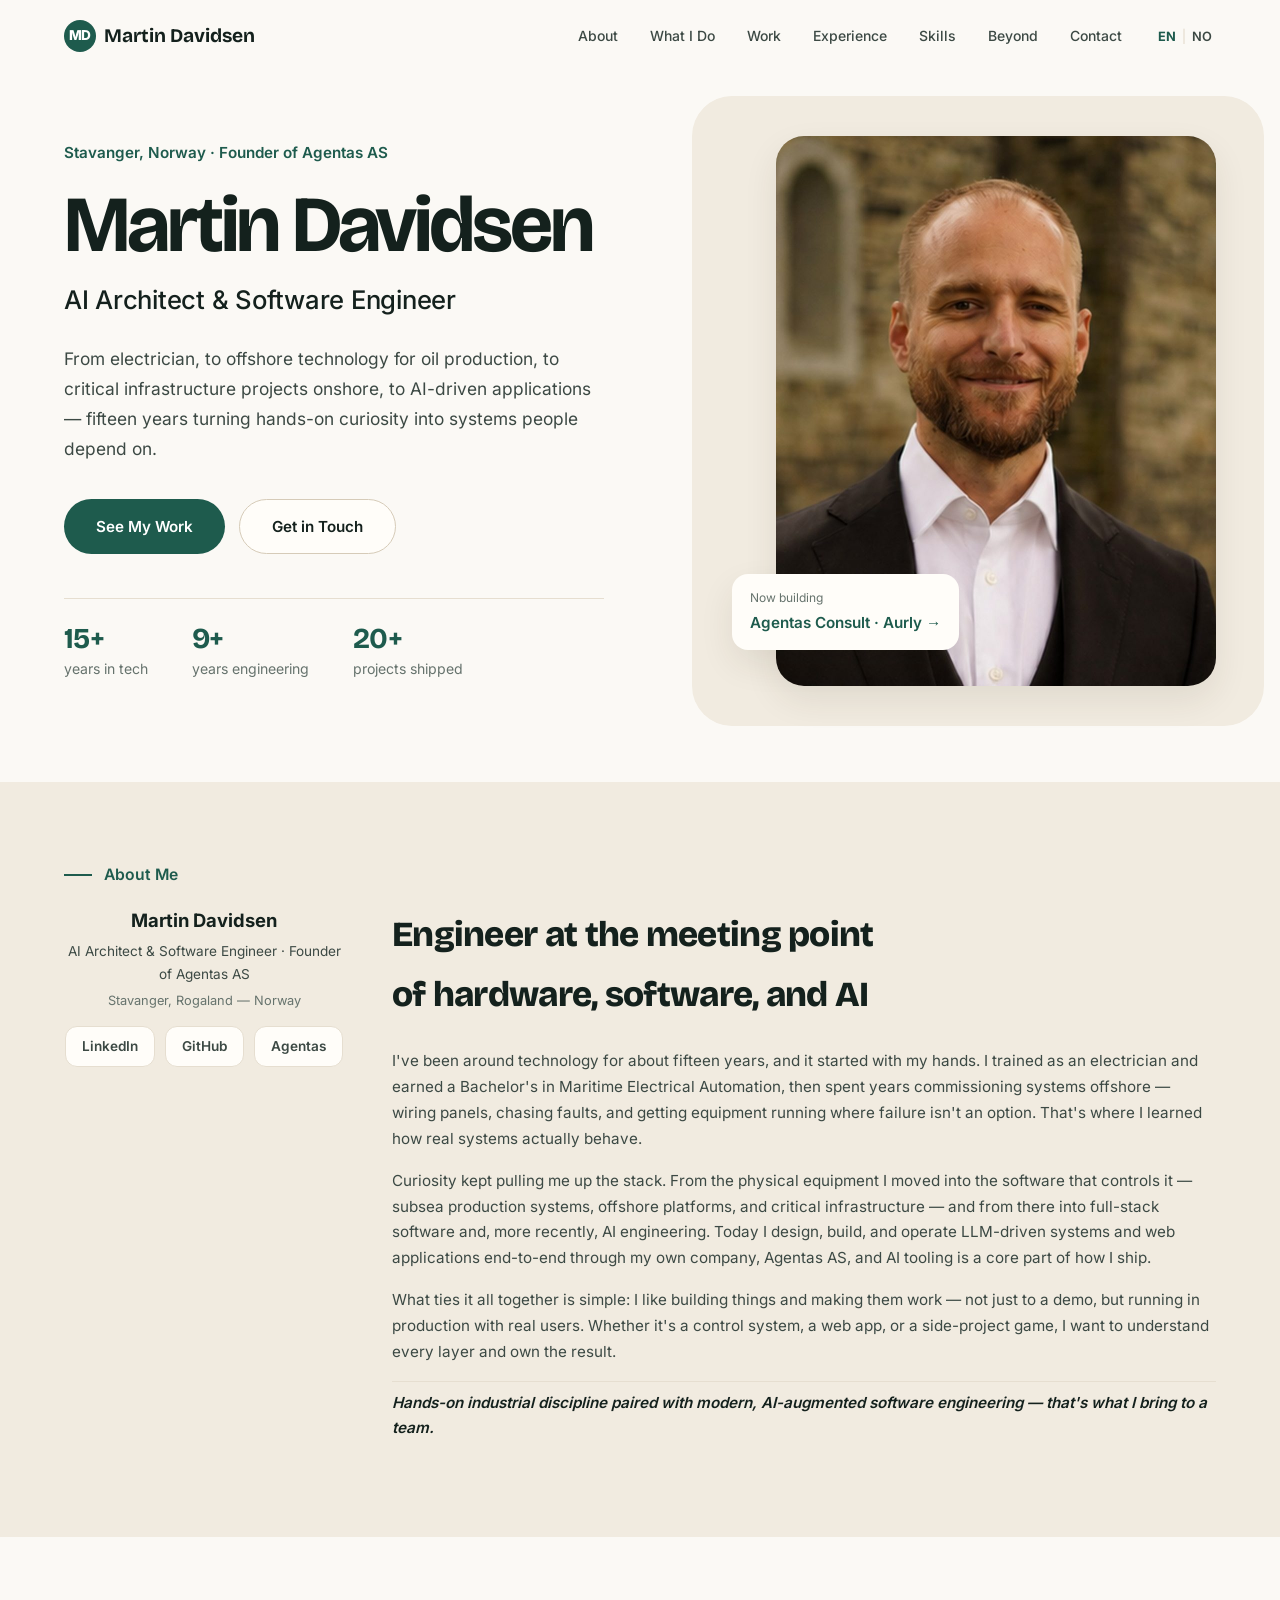
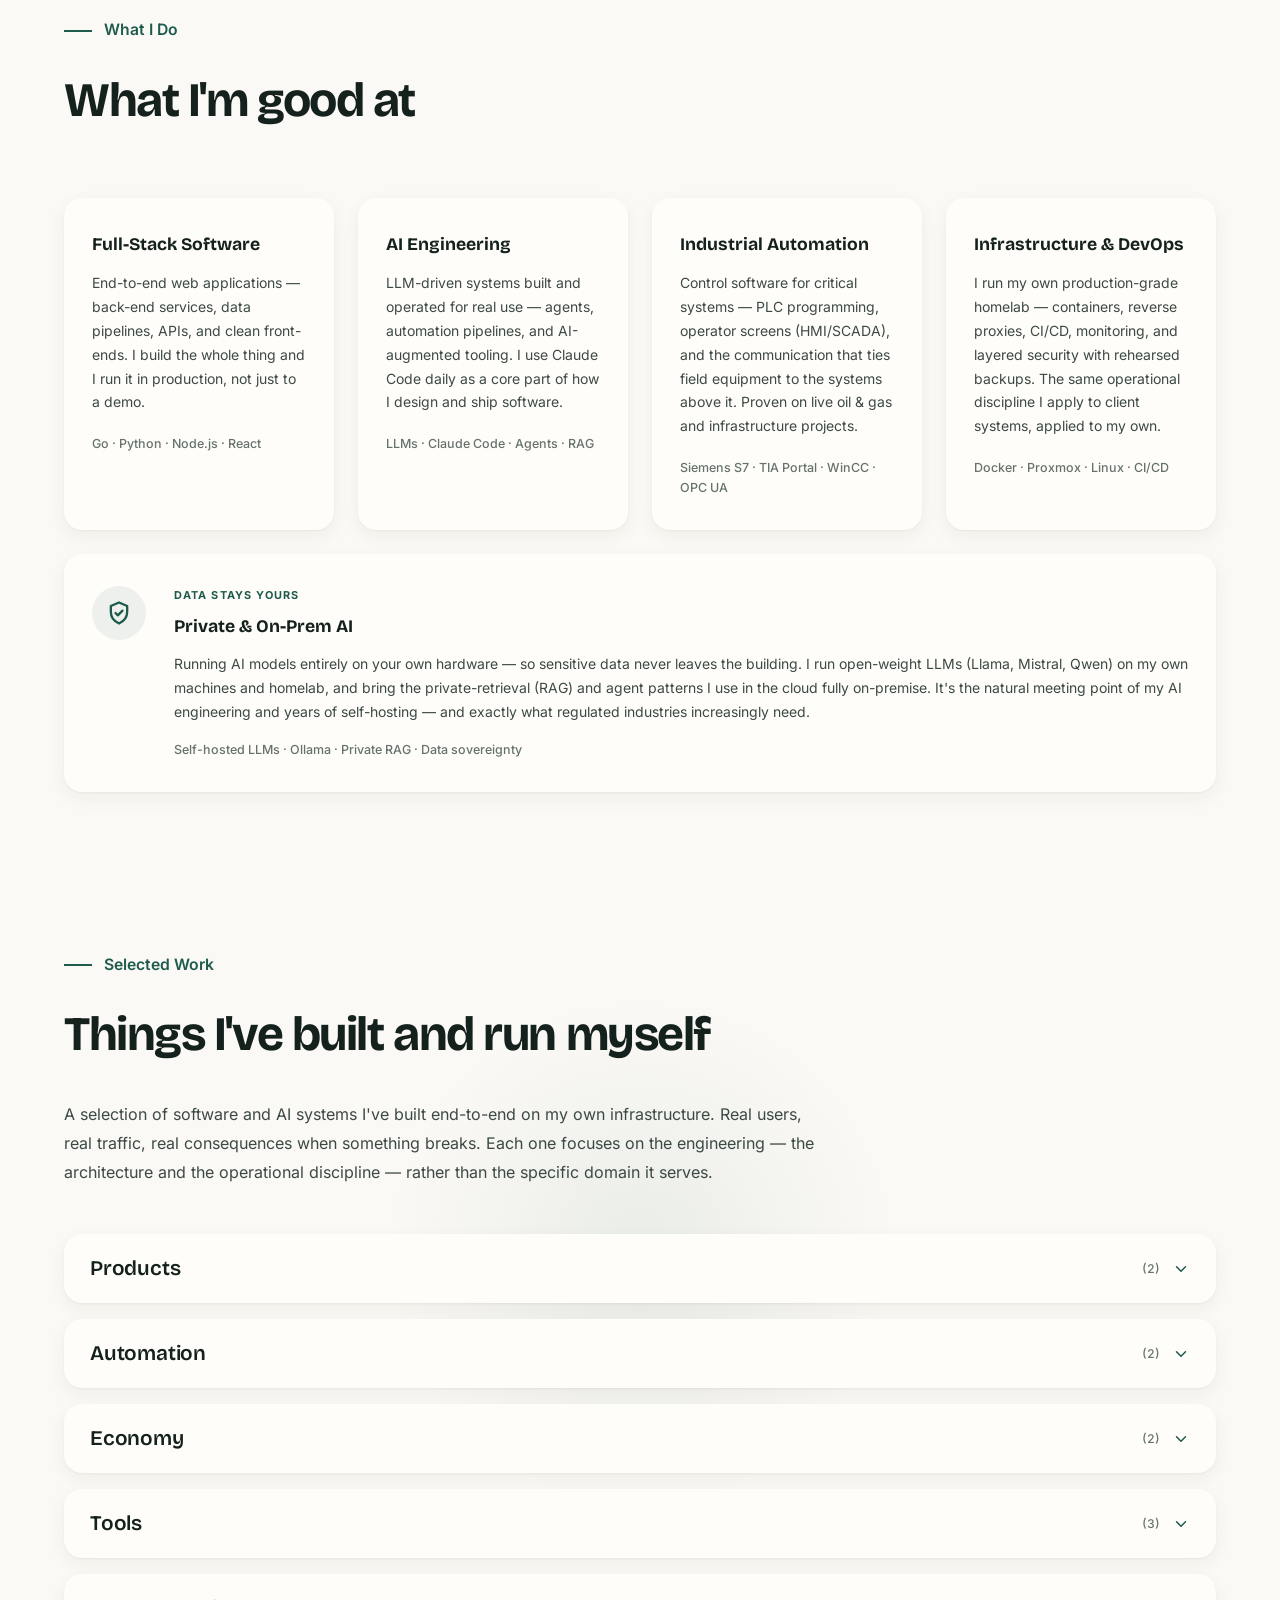
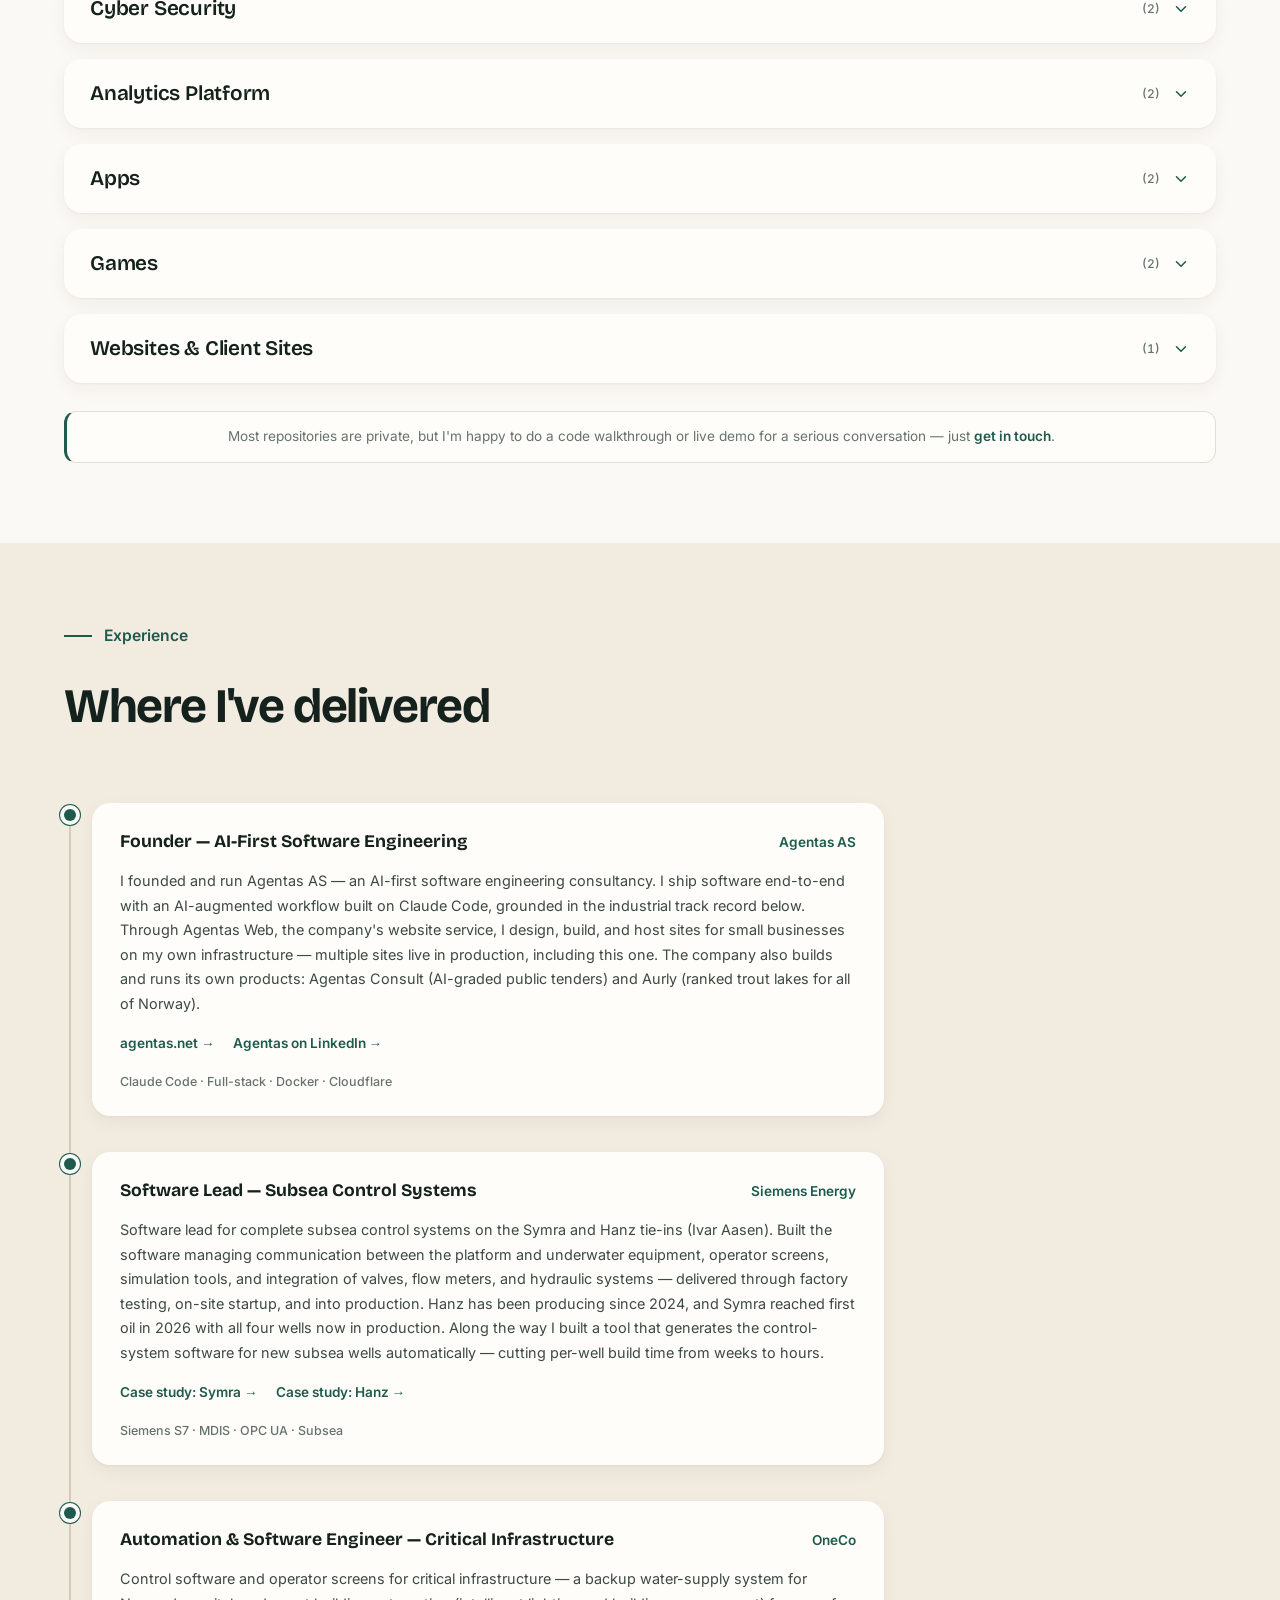
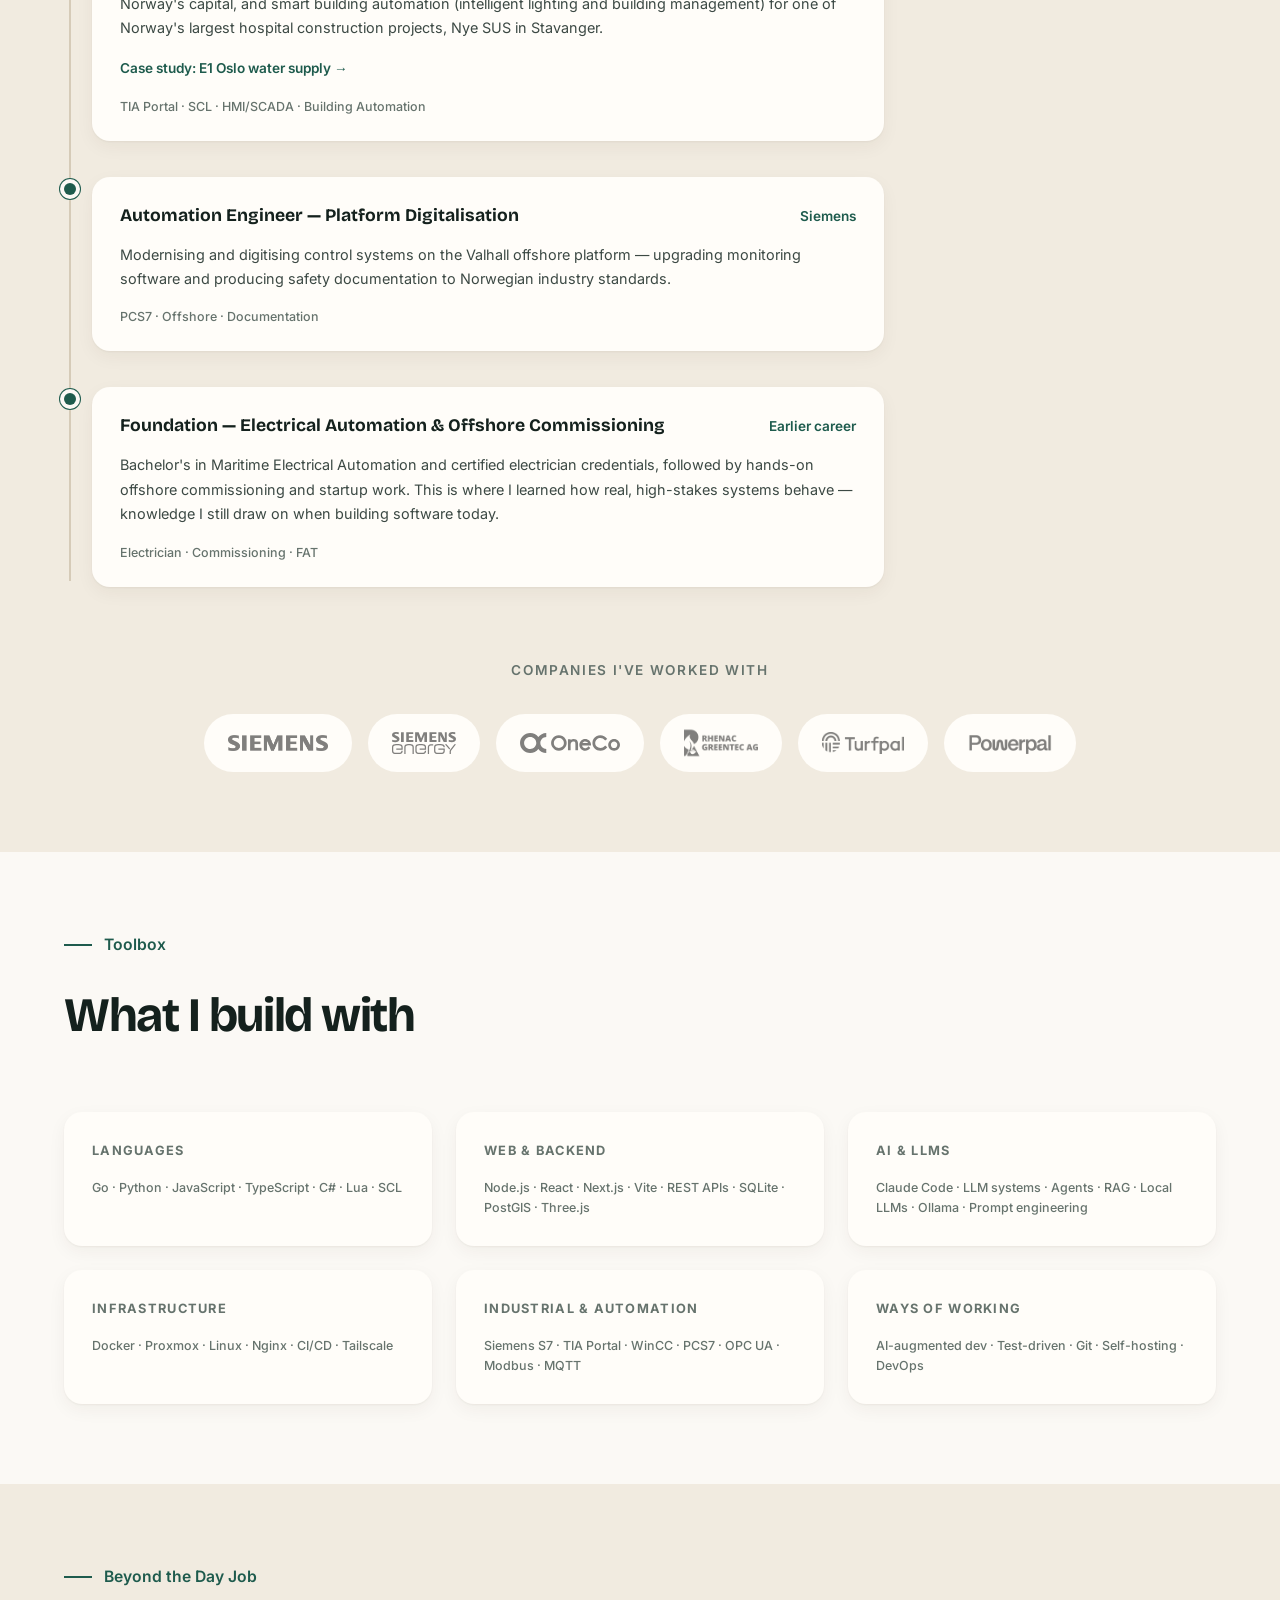
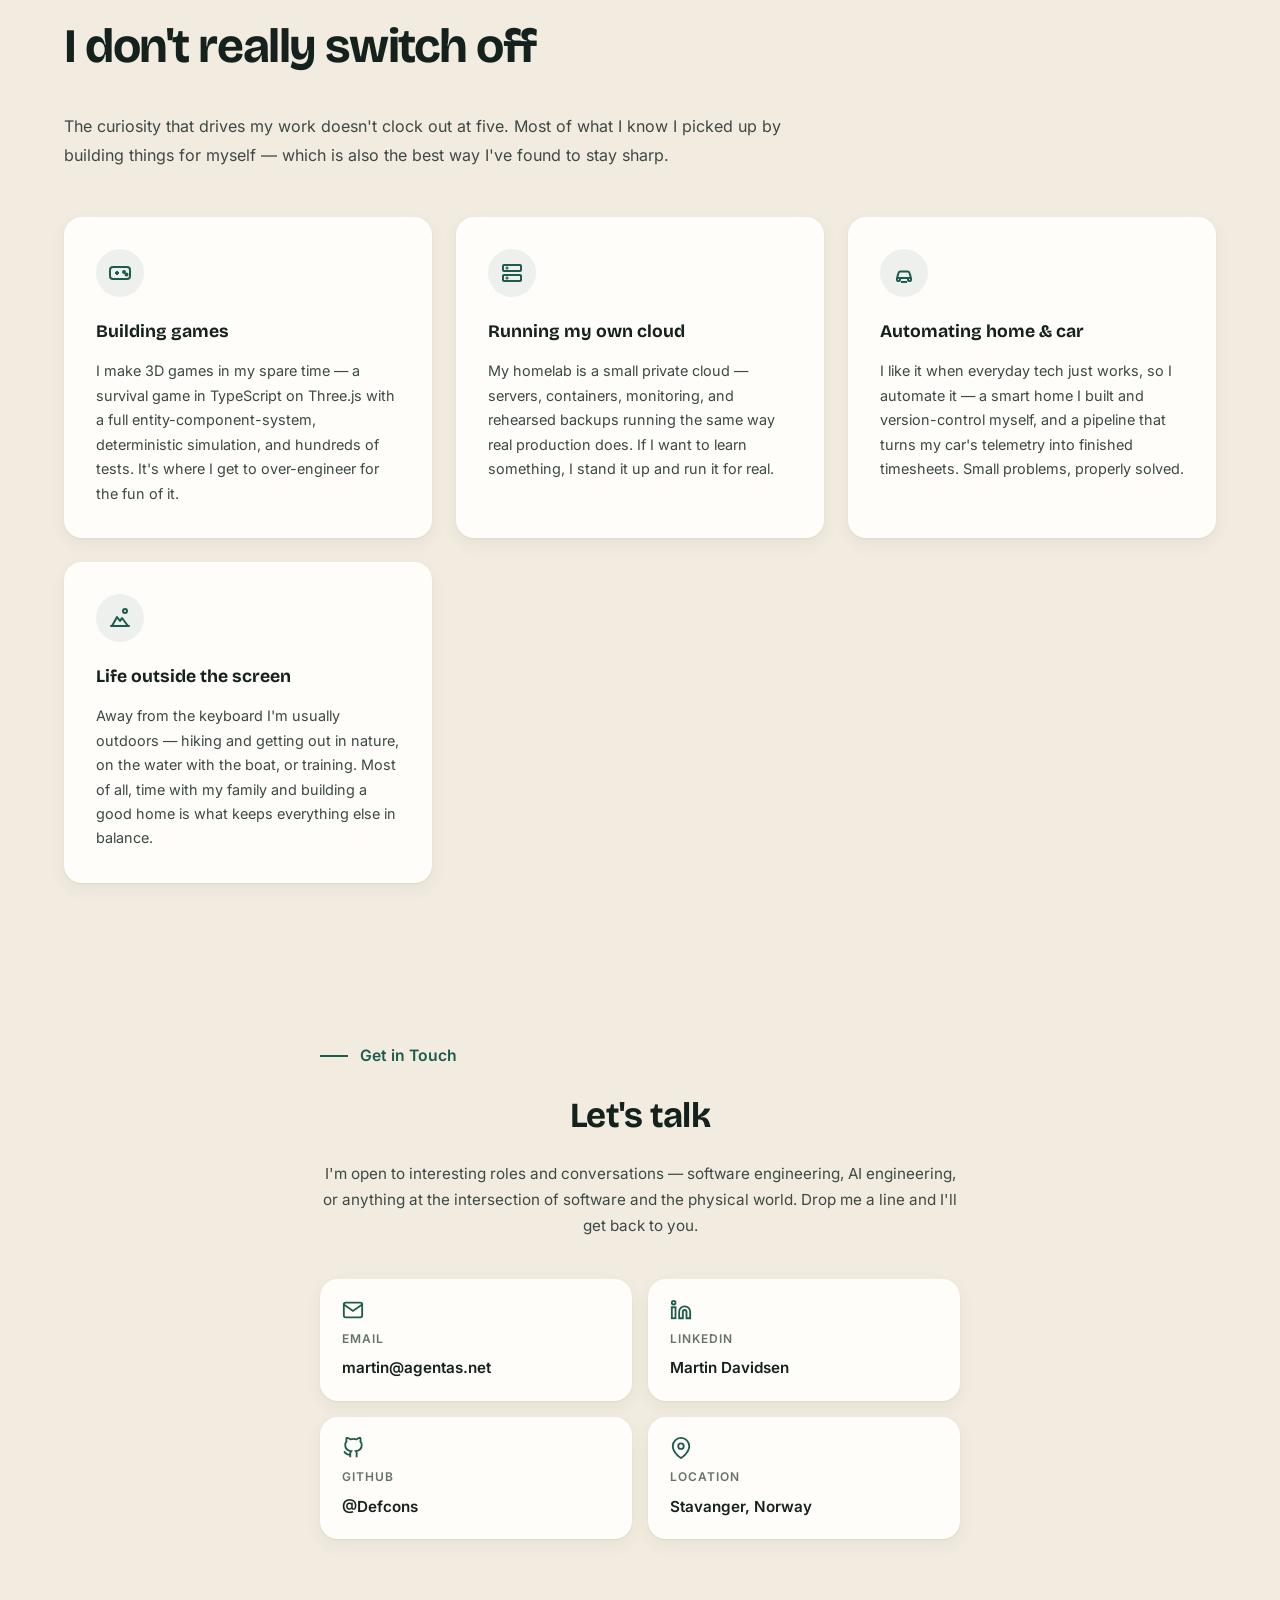
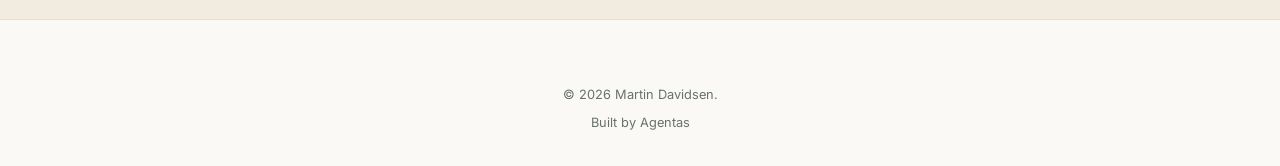
==== index.html @ 309c3d6f "portfolio: contact email is martin@agentas.net Co-Authored-By: Claude Opus 5.5 <noreply@anthropic.co" ====
<!DOCTYPE html>
<html lang="en">
<head>
    <meta charset="UTF-8">
    <meta name="viewport" content="width=device-width, initial-scale=1.0">
    <title>Martin Davidsen — AI Architect & Software Engineer</title>
    <link rel="icon" type="image/svg+xml" href="favicon.svg?v=2">
    <link rel="icon" type="image/png" sizes="32x32" href="favicon-32.png?v=2">
    <link rel="icon" href="favicon.ico?v=2" sizes="32x32">
    <link rel="apple-touch-icon" href="apple-touch-icon.png?v=2">
    <link rel="canonical" href="https://martindavidsen.cc/">
    <meta name="description" content="Martin Davidsen — AI Architect & Software Engineer in Stavanger, Norway. I design and build LLM systems, AI architecture, full-stack software and industrial automation, from subsea control to self-hosted AI.">
    <meta property="og:title" content="Martin Davidsen — AI Architect & Software Engineer">
    <meta property="og:description" content="AI Architect & Software Engineer in Stavanger, Norway. AI architecture, LLM systems, full-stack software and industrial automation.">
    <meta property="og:type" content="website">
    <meta property="og:url" content="https://martindavidsen.cc/">
    <meta property="og:image" content="https://martindavidsen.cc/images/og-card.jpg?v=4">
    <meta property="og:image:width" content="1200">
    <meta property="og:image:height" content="630">
    <meta property="og:image:type" content="image/jpeg">
    <meta property="og:image:alt" content="Martin Davidsen — AI Architect & Software Engineer">
    <meta name="twitter:card" content="summary_large_image">
    <meta name="twitter:image" content="https://martindavidsen.cc/images/og-card.jpg?v=4">
    <link rel="preload" as="font" type="font/woff2" href="fonts/inter-latin-var.woff2" crossorigin>
    <link rel="preload" as="font" type="font/woff2" href="fonts/bricolage-latin-var.woff2" crossorigin>
    <link rel="stylesheet" href="styles.css?v=17">
    <script type="application/ld+json">
    {
      "@context": "https://schema.org",
      "@type": "Person",
      "name": "Martin Davidsen",
      "jobTitle": "AI Architect & Software Engineer",
      "url": "https://martindavidsen.cc",
      "image": "https://martindavidsen.cc/images/og-card.jpg?v=4",
      "address": { "@type": "PostalAddress", "addressLocality": "Stavanger", "addressCountry": "NO" },
      "sameAs": [
        "https://linkedin.com/in/martin-davidsen-51425a111",
        "https://github.com/Defcons",
        "https://agentas.net"
      ]
    }
    </script>
</head>
<body>
    <!-- Navigation -->
    <nav id="navbar">
        <div class="nav-container">
            <a href="#hero" class="nav-logo">
                <span class="logo-monogram">MD</span>
                <span class="logo-text">Martin Davidsen</span>
            </a>
            <div class="nav-links" id="navLinks">
                <a href="#about" data-en="About" data-no="Om meg">About</a>
                <a href="#focus" data-en="What I Do" data-no="Hva jeg gjør">What I Do</a>
                <a href="#work" data-en="Work" data-no="Prosjekter">Work</a>
                <a href="#experience" data-en="Experience" data-no="Erfaring">Experience</a>
                <a href="#skills" data-en="Skills" data-no="Ferdigheter">Skills</a>
                <a href="#beyond" data-en="Beyond" data-no="Fritid">Beyond</a>
                <a href="#contact" data-en="Contact" data-no="Kontakt">Contact</a>
                <button class="lang-toggle" id="langToggle" aria-label="Toggle language">
                    <span class="lang-flag">EN</span>
                    <span class="lang-divider">|</span>
                    <span class="lang-flag">NO</span>
                </button>
            </div>
            <button class="nav-hamburger" id="hamburger" aria-label="Toggle menu" aria-controls="navLinks" aria-expanded="false">
                <span></span><span></span><span></span>
            </button>
        </div>
    </nav>

    <main>
    <!-- Hero -->
    <section id="hero">
        <div class="hero-grid">
            <div class="hero-text">
                <p class="hero-eyebrow"><span data-en="Stavanger, Norway" data-no="Stavanger, Norge">Stavanger, Norway</span> · <span data-en="Founder of Agentas AS" data-no="Gründer av Agentas AS">Founder of Agentas AS</span></p>
                <h1 class="hero-name">Martin Davidsen</h1>
                <p class="hero-role" data-en="AI Architect &amp; Software Engineer" data-no="KI-arkitekt og programvareingeniør">AI Architect &amp; Software Engineer</p>
                <p class="hero-sub" data-en="From electrician, to offshore technology for oil production, to critical infrastructure projects onshore, to AI-driven applications — fifteen years turning hands-on curiosity into systems people depend on." data-no="Fra elektriker, til offshore-teknologi for oljeproduksjon, til kritiske infrastrukturprosjekter på land, til AI-drevne applikasjoner — femten år med å gjøre praktisk nysgjerrighet om til systemer folk er avhengige av.">From electrician, to offshore technology for oil production, to critical infrastructure projects onshore, to AI-driven applications — fifteen years turning hands-on curiosity into systems people depend on.</p>
                <div class="hero-actions">
                    <a href="#work" class="btn btn-primary" data-en="See My Work" data-no="Se prosjektene mine">See My Work</a>
                    <a href="#contact" class="btn btn-outline" data-en="Get in Touch" data-no="Ta kontakt">Get in Touch</a>
                </div>
                <div class="hero-stats">
                    <div class="hero-stat">
                        <span class="hero-stat-num">15+</span>
                        <span class="hero-stat-label" data-en="years in tech" data-no="år med teknologi">years in tech</span>
                    </div>
                    <div class="hero-stat">
                        <span class="hero-stat-num">9+</span>
                        <span class="hero-stat-label" data-en="years engineering" data-no="år som ingeniør">years engineering</span>
                    </div>
                    <div class="hero-stat">
                        <span class="hero-stat-num">20+</span>
                        <span class="hero-stat-label" data-en="projects shipped" data-no="prosjekter levert">projects shipped</span>
                    </div>
                </div>
            </div>
            <figure class="hero-visual">
                <img class="hero-portrait" src="images/martin-hero.jpg?v=1" alt="Martin Davidsen" width="880" height="1100" fetchpriority="high" decoding="async">
                <a class="hero-now" href="#work"><span class="hero-now-label" data-en="Now building" data-no="Bygger nå">Now building</span><span class="hero-now-link">Agentas Consult · Aurly →</span></a>
            </figure>
        </div>
    </section>

    <!-- About -->
    <section id="about">
        <div class="container">
            <div class="section-label" data-en="About Me" data-no="Om meg">About Me</div>
            <div class="about-grid about-grid-photo">
                <div class="about-portrait">
                    <div class="about-meta">
                        <div class="about-name">Martin Davidsen</div>
                        <div class="about-role" data-en="AI Architect &amp; Software Engineer · Founder of Agentas AS" data-no="KI-arkitekt og programvareingeniør · Gründer av Agentas AS">AI Architect &amp; Software Engineer · Founder of Agentas AS</div>
                        <div class="about-location" data-en="Stavanger, Rogaland — Norway" data-no="Stavanger, Rogaland — Norge">Stavanger, Rogaland — Norway</div>
                        <div class="about-links">
                            <a href="https://linkedin.com/in/martin-davidsen-51425a111" target="_blank" rel="noopener">LinkedIn</a>
                            <a href="https://github.com/Defcons" target="_blank" rel="noopener">GitHub</a>
                            <a href="https://agentas.net" target="_blank" rel="noopener">Agentas</a>
                        </div>
                    </div>
                </div>
                <div class="about-text">
                    <h2 data-en="Engineer at the meeting point of hardware, software, and AI" data-no="Ingeniør i skjæringspunktet mellom hardware, software og AI">Engineer at the meeting point of hardware, software, and AI</h2>
                    <p data-en="I've been around technology for about fifteen years, and it started with my hands. I trained as an electrician and earned a Bachelor's in Maritime Electrical Automation, then spent years commissioning systems offshore — wiring panels, chasing faults, and getting equipment running where failure isn't an option. That's where I learned how real systems actually behave." data-no="Jeg har holdt på med teknologi i rundt femten år, og det begynte med hendene. Jeg utdannet meg til elektriker og tok en bachelor i maritim elektroautomasjon, og brukte deretter flere år på å sette systemer i drift offshore — koble tavler, jakte på feil og få utstyr til å gå der feil ikke er et alternativ. Det var der jeg lærte hvordan ekte systemer faktisk oppfører seg.">I've been around technology for about fifteen years, and it started with my hands. I trained as an electrician and earned a Bachelor's in Maritime Electrical Automation, then spent years commissioning systems offshore — wiring panels, chasing faults, and getting equipment running where failure isn't an option. That's where I learned how real systems actually behave.</p>
                    <p data-en="Curiosity kept pulling me up the stack. From the physical equipment I moved into the software that controls it — subsea production systems, offshore platforms, and critical infrastructure — and from there into full-stack software and, more recently, AI engineering. Today I design, build, and operate LLM-driven systems and web applications end-to-end through my own company, Agentas AS, and AI tooling is a core part of how I ship." data-no="Nysgjerrigheten fortsatte å dra meg oppover i stacken. Fra det fysiske utstyret gikk jeg over til programvaren som styrer det — subsea-produksjonssystemer, offshoreplattformer og kritisk infrastruktur — og derfra videre til full-stack programvare og, mer nylig, AI-utvikling. I dag designer, bygger og drifter jeg LLM-drevne systemer og webapplikasjoner fra ende til ende gjennom mitt eget selskap, Agentas AS, og AI-verktøy er en kjernedel av måten jeg leverer på.">Curiosity kept pulling me up the stack. From the physical equipment I moved into the software that controls it — subsea production systems, offshore platforms, and critical infrastructure — and from there into full-stack software and, more recently, AI engineering. Today I design, build, and operate LLM-driven systems and web applications end-to-end through my own company, Agentas AS, and AI tooling is a core part of how I ship.</p>
                    <p data-en="What ties it all together is simple: I like building things and making them work — not just to a demo, but running in production with real users. Whether it's a control system, a web app, or a side-project game, I want to understand every layer and own the result." data-no="Det som binder alt sammen er enkelt: jeg liker å bygge ting og få dem til å funke — ikke bare til en demo, men i produksjon med ekte brukere. Enten det er et styringssystem, en webapp eller et hobbyspill, vil jeg forstå hvert lag og eie resultatet.">What ties it all together is simple: I like building things and making them work — not just to a demo, but running in production with real users. Whether it's a control system, a web app, or a side-project game, I want to understand every layer and own the result.</p>
                    <p class="about-bridge" data-en="Hands-on industrial discipline paired with modern, AI-augmented software engineering — that's what I bring to a team." data-no="Praktisk industriell disiplin kombinert med moderne, AI-forsterket programvareutvikling — det er det jeg tar med meg inn i et team.">Hands-on industrial discipline paired with modern, AI-augmented software engineering — that's what I bring to a team.</p>
                </div>
            </div>
        </div>
    </section>

    <!-- What I Do -->
    <section id="focus">
        <div class="container">
            <div class="section-label" data-en="What I Do" data-no="Hva jeg gjør">What I Do</div>
            <h2 class="section-title" data-en="What I'm good at" data-no="Det jeg er god på">What I'm good at</h2>
            <div class="services-grid focus-grid">
                <div class="service-card">
                    <h3 data-en="Full-Stack Software" data-no="Full-stack programvare">Full-Stack Software</h3>
                    <p data-en="End-to-end web applications — back-end services, data pipelines, APIs, and clean front-ends. I build the whole thing and I run it in production, not just to a demo." data-no="Webapplikasjoner fra ende til ende — backend-tjenester, datapipelines, API-er og rene frontends. Jeg bygger hele greia og drifter den i produksjon, ikke bare til en demo.">End-to-end web applications — back-end services, data pipelines, APIs, and clean front-ends. I build the whole thing and I run it in production, not just to a demo.</p>
                    <div class="service-tags">
                        <span>Go</span><span>Python</span><span>Node.js</span><span>React</span>
                    </div>
                </div>
                <div class="service-card">
                    <h3 data-en="AI Engineering" data-no="AI-utvikling">AI Engineering</h3>
                    <p data-en="LLM-driven systems built and operated for real use — agents, automation pipelines, and AI-augmented tooling. I use Claude Code daily as a core part of how I design and ship software." data-no="LLM-drevne systemer bygget og driftet for ekte bruk — agenter, automasjonspipelines og AI-forsterket verktøy. Jeg bruker Claude Code daglig som en kjernedel av måten jeg designer og leverer programvare på.">LLM-driven systems built and operated for real use — agents, automation pipelines, and AI-augmented tooling. I use Claude Code daily as a core part of how I design and ship software.</p>
                    <div class="service-tags">
                        <span>LLMs</span><span>Claude Code</span><span>Agents</span><span>RAG</span>
                    </div>
                </div>
                <div class="service-card">
                    <h3 data-en="Industrial Automation" data-no="Industriell automasjon">Industrial Automation</h3>
                    <p data-en="Control software for critical systems — PLC programming, operator screens (HMI/SCADA), and the communication that ties field equipment to the systems above it. Proven on live oil &amp; gas and infrastructure projects." data-no="Styringsprogramvare for kritiske systemer — PLS-programmering, operatørskjermer (HMI/SCADA) og kommunikasjonen som binder feltutstyr til systemene over. Bevist på aktive olje- &amp; gass- og infrastrukturprosjekter.">Control software for critical systems — PLC programming, operator screens (HMI/SCADA), and the communication that ties field equipment to the systems above it. Proven on live oil &amp; gas and infrastructure projects.</p>
                    <div class="service-tags">
                        <span>Siemens S7</span><span>TIA Portal</span><span>WinCC</span><span>OPC UA</span>
                    </div>
                </div>
                <div class="service-card">
                    <h3 data-en="Infrastructure &amp; DevOps" data-no="Infrastruktur &amp; DevOps">Infrastructure &amp; DevOps</h3>
                    <p data-en="I run my own production-grade homelab — containers, reverse proxies, CI/CD, monitoring, and layered security with rehearsed backups. The same operational discipline I apply to client systems, applied to my own." data-no="Jeg drifter min egen hjemmelab i produksjonskvalitet — containere, reverse proxy-er, CI/CD, overvåking og lagdelt sikkerhet med øvde backuper. Samme driftsdisiplin som jeg bruker på klientsystemer, brukt på mine egne.">I run my own production-grade homelab — containers, reverse proxies, CI/CD, monitoring, and layered security with rehearsed backups. The same operational discipline I apply to client systems, applied to my own.</p>
                    <div class="service-tags">
                        <span>Docker</span><span>Proxmox</span><span>Linux</span><span>CI/CD</span>
                    </div>
                </div>
                <div class="service-card service-card--feature">
                    <div class="service-feature-icon">
                        <svg aria-hidden="true" viewBox="0 0 24 24" fill="none" stroke="currentColor" stroke-width="2" stroke-linecap="round" stroke-linejoin="round"><path d="M12 3l7 3v5c0 4.6-3 8.3-7 10-4-1.7-7-5.4-7-10V6l7-3z"/><path d="M9 12l2 2 4-4"/></svg>
                    </div>
                    <div class="service-feature-content">
                        <div class="service-feature-label" data-en="Data stays yours" data-no="Dataene forblir dine">Data stays yours</div>
                        <h3 data-en="Private &amp; On-Prem AI" data-no="Privat og lokal AI">Private &amp; On-Prem AI</h3>
                        <p data-en="Running AI models entirely on your own hardware — so sensitive data never leaves the building. I run open-weight LLMs (Llama, Mistral, Qwen) on my own machines and homelab, and bring the private-retrieval (RAG) and agent patterns I use in the cloud fully on-premise. It's the natural meeting point of my AI engineering and years of self-hosting — and exactly what regulated industries increasingly need." data-no="Å kjøre AI-modeller helt på din egen maskinvare — slik at sensitive data aldri forlater huset. Jeg kjører åpne LLM-er (Llama, Mistral, Qwen) på egne maskiner og hjemmelab, og tar med de samme mønstrene for privat gjenfinning (RAG) og agenter som jeg bruker i skyen, fullt ut lokalt. Det er det naturlige møtepunktet mellom AI-ingeniørarbeidet mitt og mange års selvhosting — og akkurat det regulerte bransjer i økende grad trenger.">Running AI models entirely on your own hardware — so sensitive data never leaves the building. I run open-weight LLMs (Llama, Mistral, Qwen) on my own machines and homelab, and bring the private-retrieval (RAG) and agent patterns I use in the cloud fully on-premise. It's the natural meeting point of my AI engineering and years of self-hosting — and exactly what regulated industries increasingly need.</p>
                        <div class="service-tags">
                            <span data-en="Self-hosted LLMs" data-no="Selvhostede LLM-er">Self-hosted LLMs</span><span>Ollama</span><span data-en="Private RAG" data-no="Privat RAG">Private RAG</span><span data-en="Data sovereignty" data-no="Datasuverenitet">Data sovereignty</span>
                        </div>
                    </div>
                </div>
            </div>
        </div>
    </section>

    <!-- Work / Things I've built -->
    <section id="work">
        <div class="container">
            <div class="section-label" data-en="Selected Work" data-no="Utvalgt arbeid">Selected Work</div>
            <h2 class="section-title" data-en="Things I've built and run myself" data-no="Ting jeg har bygget og driftet selv">Things I've built and run myself</h2>
            <p class="section-lead" data-en="A selection of software and AI systems I've built end-to-end on my own infrastructure. Real users, real traffic, real consequences when something breaks. Each one focuses on the engineering — the architecture and the operational discipline — rather than the specific domain it serves." data-no="Et utvalg programvare- og AI-systemer jeg har bygget fra A til Å på egen infrastruktur. Ekte brukere, ekte trafikk, ekte konsekvenser når noe ryker. Hver enkelt fokuserer på ingeniørarbeidet — arkitekturen og driftsdisiplinen — fremfor det spesifikke domenet det betjener.">A selection of software and AI systems I've built end-to-end on my own infrastructure. Real users, real traffic, real consequences when something breaks. Each one focuses on the engineering — the architecture and the operational discipline — rather than the specific domain it serves.</p>
            <div class="ai-sections">
                <div class="ai-section">
                    <button type="button" class="ai-cat" aria-expanded="false" aria-controls="aisec-products">
                        <span class="ai-cat-name" data-en="Products" data-no="Produkter">Products</span>
                        <span class="ai-cat-meta"><span class="ai-cat-count" aria-hidden="true"></span><svg class="ai-cat-chevron" aria-hidden="true" viewBox="0 0 24 24" fill="none" stroke="currentColor" stroke-width="2" stroke-linecap="round" stroke-linejoin="round"><polyline points="6 9 12 15 18 9"/></svg></span>
                    </button>
                    <div class="ai-section-panel" id="aisec-products">
                        <div class="ai-section-inner">
                            <div class="ai-grid">
                <div class="ai-card ai-card--modal" role="button" tabindex="0"
                     data-shot="images/agentas-consult.webp?v=1" data-shot2="images/agentas-consult-2.webp?v=1"
                     data-link="https://consult.agentas.net" data-link-label="consult.agentas.net"
                     data-link2="https://agentas.net/projects/agentas-consult/" data-link2-label="agentas.net/projects/agentas-consult">
                    <div class="ai-card-icon">
                        <svg aria-hidden="true" viewBox="0 0 24 24" fill="none" stroke="currentColor" stroke-width="2" stroke-linecap="round" stroke-linejoin="round"><path d="M14 3H7a2 2 0 0 0-2 2v14a2 2 0 0 0 2 2h10a2 2 0 0 0 2-2V8z"/><path d="M14 3v5h5"/><path d="M9 14l2 2 4-4"/></svg>
                    </div>
                    <h3 data-en="Agentas Consult — AI-Graded Tenders &amp; Offers" data-no="Agentas Consult — AI-vurderte anbud og tilbud">Agentas Consult — AI-Graded Tenders &amp; Offers</h3>
                    <p data-en="A multi-tenant SaaS platform, live since September 2026 and in pilot. It harvests every open Norwegian public tender each hour, grades each tender and job opening against the team's profiles with AI, checks mandatory bid requirements in code, and drafts priced offers exported to PDF or Word. Node.js, Express and one SQLite database per customer account, with 313 automated tests gating every deploy." data-no="En SaaS-plattform for flere kunder, i drift siden september 2026 og i pilotfase. Den henter inn alle åpne offentlige anbud i Norge hver time, vurderer hvert anbud og oppdrag mot teamets profiler med AI, sjekker obligatoriske krav i kode, og skriver tilbudsutkast med pris som eksporteres til PDF eller Word. Node.js, Express og én SQLite-database per kundekonto, med 313 automatiske tester som må passere før hver utrulling.">A multi-tenant SaaS platform, live since September 2026 and in pilot. It harvests every open Norwegian public tender each hour, grades each tender and job opening against the team's profiles with AI, checks mandatory bid requirements in code, and drafts priced offers exported to PDF or Word. Node.js, Express and one SQLite database per customer account, with 313 automated tests gating every deploy.</p>
                    <span class="ai-card-cta"><span data-en="View details" data-no="Se detaljer">View details</span> →</span>
                </div>
                <div class="ai-card ai-card--modal" role="button" tabindex="0"
                     data-shot="images/aurly.webp?v=1" data-shot2="images/aurly-2.webp?v=1"
                     data-link="https://aurly.no" data-link-label="aurly.no"
                     data-link2="https://agentas.net/projects/aurly/" data-link2-label="agentas.net/projects/aurly">
                    <div class="ai-card-icon">
                        <svg aria-hidden="true" viewBox="0 0 24 24" fill="none" stroke="currentColor" stroke-width="2" stroke-linecap="round" stroke-linejoin="round"><path d="M9 4L3 6v14l6-2 6 2 6-2V4l-6 2z"/><path d="M9 4v14M15 6v14"/></svg>
                    </div>
                    <h3 data-en="Aurly — Ranked Trout Lakes for All of Norway" data-no="Aurly — rangerte ørretvann i hele Norge">Aurly — Ranked Trout Lakes for All of Norway</h3>
                    <p data-en="A consumer map app, live at aurly.no since September 2026, that ranks every lake in Norway for brown trout by likely presence, size potential, remoteness and legal access. Built on about ten official open datasets, with rivers traced from the sea to model fish barriers, and every claim sourced. A Python and PostGIS data pipeline, a Next.js and MapLibre front end, Stripe payments and 870+ automated tests." data-no="En kartapp for forbrukere, i drift på aurly.no siden september 2026, som rangerer hvert vann i Norge for ørret etter sannsynlig forekomst, størrelsespotensial, hvor avsides det ligger og om du har lov til å fiske der. Bygget på rundt ti offentlige åpne datasett, med elvene sporet fra havet for å modellere vandringshindre, og alle påstander kildebelagt. En datapipeline i Python og PostGIS, en frontend i Next.js og MapLibre, Stripe-betaling og over 870 automatiske tester.">A consumer map app, live at aurly.no since September 2026, that ranks every lake in Norway for brown trout by likely presence, size potential, remoteness and legal access. Built on about ten official open datasets, with rivers traced from the sea to model fish barriers, and every claim sourced. A Python and PostGIS data pipeline, a Next.js and MapLibre front end, Stripe payments and 870+ automated tests.</p>
                    <span class="ai-card-cta"><span data-en="View details" data-no="Se detaljer">View details</span> →</span>
                </div>
                            </div>
                        </div>
                    </div>
                </div>
                <div class="ai-section">
                    <button type="button" class="ai-cat" aria-expanded="false" aria-controls="aisec-automation">
                        <span class="ai-cat-name" data-en="Automation" data-no="Automasjon">Automation</span>
                        <span class="ai-cat-meta"><span class="ai-cat-count" aria-hidden="true"></span><svg class="ai-cat-chevron" aria-hidden="true" viewBox="0 0 24 24" fill="none" stroke="currentColor" stroke-width="2" stroke-linecap="round" stroke-linejoin="round"><polyline points="6 9 12 15 18 9"/></svg></span>
                    </button>
                    <div class="ai-section-panel" id="aisec-automation">
                        <div class="ai-section-inner">
                            <div class="ai-grid">
                <div class="ai-card ai-card--modal" role="button" tabindex="0"
                     data-shot="images/vehicle.jpg?v=1" data-private="1"
                     data-link="https://agentas.net/projects/vehicle-telemetry/" data-link-label="agentas.net/projects/vehicle-telemetry">
                    <span class="ai-badge" data-en="Private" data-no="Privat">Private</span>
                    <div class="ai-card-icon">
                        <svg aria-hidden="true" viewBox="0 0 24 24" fill="none" stroke="currentColor" stroke-width="2"><path d="M5 17h14M5 17l2-6h10l2 6M5 17v3h3v-3M16 17v3h3v-3"/><circle cx="8" cy="14" r="1"/><circle cx="16" cy="14" r="1"/></svg>
                    </div>
                    <h3 data-en="Vehicle Telemetry Automation" data-no="Automatisk kjørebok og timeføring">Vehicle Telemetry Automation</h3>
                    <p data-en="An automation pipeline that pulls live vehicle telemetry into a structured database, then runs scheduled jobs that feed mileage and timesheet entries to downstream business systems. Replaces a recurring monthly manual task entirely — small in scope, real in time saved." data-no="En automatiseringspipeline som henter sanntidstelemetri fra kjøretøy inn i en strukturert database, deretter kjører planlagte jobber som mater kilometer- og timeoppføringer til nedstrøms forretningssystemer. Erstatter en gjentakende manuell månedlig oppgave fullstendig — lite i omfang, ekte i spart tid.">An automation pipeline that pulls live vehicle telemetry into a structured database, then runs scheduled jobs that feed mileage and timesheet entries to downstream business systems. Replaces a recurring monthly manual task entirely — small in scope, real in time saved.</p>
                    <div class="service-tags">
                        <span>Python</span><span>APIs</span><span>Cron</span>
                    </div>
                <span class="ai-card-cta"><span data-en="View details" data-no="Se detaljer">View details</span> →</span>
                </div>
                <div class="ai-card ai-card--modal" role="button" tabindex="0"
                     data-shot="images/webops.jpg?v=1" data-shot2="images/webops-2.jpg?v=1" data-private="1"
                     data-link="https://agentas.net/projects/agentas-webops/" data-link-label="agentas.net/projects/agentas-webops">
                    <span class="ai-badge" data-en="Private" data-no="Privat">Private</span>
                    <div class="ai-card-icon">
                        <svg aria-hidden="true" viewBox="0 0 24 24" fill="none" stroke="currentColor" stroke-width="2" stroke-linecap="round" stroke-linejoin="round"><path d="M4 7h7M17 7h3M4 12h3M11 12h9M4 17h11M19 17h1"/><circle cx="14.5" cy="7" r="2"/><circle cx="8.5" cy="12" r="2"/><circle cx="16.5" cy="17" r="2"/></svg>
                    </div>
                    <h3 data-en="Agentas WebOps — Internal Ops Panel" data-no="Agentas WebOps — Internt driftspanel">Agentas WebOps — Internal Ops Panel</h3>
                    <p data-en="The internal panel that runs the website business end-to-end: client and site registry, an accounting-driven billing watch that auto-suspends non-paying sites via an nginx maintenance map, and a full leads engine — public-registry discovery, enrichment and scoring, drip outreach with hard daily caps, and a deal pipeline through to invoicing. Express + built-in node:sqlite, zero native dependencies, one process. The unglamorous machinery that makes the studio run itself." data-no="Det interne panelet som driver nettsidevirksomheten fra ende til ende: klient- og nettstedsregister, regnskapsdrevet betalingsovervåking som automatisk suspenderer ubetalte nettsteder via et nginx-vedlikeholdskart, og en komplett leads-motor — utforsking i offentlige registre, berikelse og scoring, drypputsendelse med harde dagstak, og en deal-pipeline helt til fakturering. Express + innebygd node:sqlite, null native avhengigheter, én prosess. Det lite glamorøse maskineriet som får studioet til å drive seg selv.">The internal panel that runs the website business end-to-end: client and site registry, an accounting-driven billing watch that auto-suspends non-paying sites via an nginx maintenance map, and a full leads engine — public-registry discovery, enrichment and scoring, drip outreach with hard daily caps, and a deal pipeline through to invoicing. Express + built-in node:sqlite, zero native dependencies, one process. The unglamorous machinery that makes the studio run itself.</p>
                    <div class="service-tags">
                        <span>Node.js</span><span>Express</span><span>SQLite</span><span>nginx</span>
                    </div>
                    <span class="ai-card-cta"><span data-en="View details" data-no="Se detaljer">View details</span> →</span>
                </div>
                            </div>
                        </div>
                    </div>
                </div>
                <div class="ai-section">
                    <button type="button" class="ai-cat" aria-expanded="false" aria-controls="aisec-economy">
                        <span class="ai-cat-name" data-en="Economy" data-no="Økonomi">Economy</span>
                        <span class="ai-cat-meta"><span class="ai-cat-count" aria-hidden="true"></span><svg class="ai-cat-chevron" aria-hidden="true" viewBox="0 0 24 24" fill="none" stroke="currentColor" stroke-width="2" stroke-linecap="round" stroke-linejoin="round"><polyline points="6 9 12 15 18 9"/></svg></span>
                    </button>
                    <div class="ai-section-panel" id="aisec-economy">
                        <div class="ai-section-inner">
                            <div class="ai-grid">
                <div class="ai-card ai-card--modal" role="button" tabindex="0" data-private="1"
                     data-shot="images/trading-platform.webp?v=1"
                     data-link="https://agentas.net/projects/trading-platform/" data-link-label="agentas.net/projects/trading-platform">
                    <span class="ai-badge" data-en="Private" data-no="Privat">Private</span>
                    <div class="ai-card-icon">
                        <svg aria-hidden="true" viewBox="0 0 24 24" fill="none" stroke="currentColor" stroke-width="2" stroke-linecap="round" stroke-linejoin="round"><path d="M3 3v18h18"/><path d="M7 15l3-3 3 3 5-6"/></svg>
                    </div>
                    <h3 data-en="Automated Trading Platform" data-no="Automatisert trading-plattform">Automated Trading Platform</h3>
                    <p data-en="An automated trading platform spanning crypto and equities — a strategy engine with backtesting, execution simulation and a live cockpit, all sharing one code path proven identical across backtest and live to within a rounding error. 280+ automated tests, a deterministic decision core (no LLM in the trade loop, by design), and every result reported against random-baseline nulls. Runs as several containers from a single image." data-no="En automatisert trading-plattform på tvers av krypto og aksjer — en strategimotor med backtesting, ordresimulering og et live cockpit, alt over én kodesti bevist identisk mellom backtest og live ned til en avrundingsfeil. 280+ automatiserte tester, en deterministisk beslutningskjerne (ingen LLM i handelssløyfen, med vilje), og hvert resultat rapportert mot tilfeldige baseline-nuller. Kjører som flere containere fra ett image.">An automated trading platform spanning crypto and equities — a strategy engine with backtesting, execution simulation and a live cockpit, all sharing one code path proven identical across backtest and live to within a rounding error. 280+ automated tests, a deterministic decision core (no LLM in the trade loop, by design), and every result reported against random-baseline nulls. Runs as several containers from a single image.</p>
                    <div class="service-tags">
                        <span>Python</span><span>SQLite</span><span>FastAPI</span><span>Backtesting</span>
                    </div>
                    <span class="ai-card-cta"><span data-en="View details" data-no="Se detaljer">View details</span> →</span>
                </div>
                <div class="ai-card ai-card--modal" role="button" tabindex="0"
                     data-shot="images/market-analysis.jpg?v=1" data-private="1"
                     data-link="https://agentas.net/projects/market-analysis/" data-link-label="agentas.net/projects/market-analysis">
                    <span class="ai-badge" data-en="Private" data-no="Privat">Private</span>
                    <div class="ai-card-icon">
                        <svg aria-hidden="true" viewBox="0 0 24 24" fill="none" stroke="currentColor" stroke-width="2" stroke-linecap="round" stroke-linejoin="round"><path d="M9.5 3h5M10.5 3v5.2L5.6 17a3 3 0 0 0 2.7 4.3h7.4a3 3 0 0 0 2.7-4.3l-4.9-8.8V3"/><path d="M8 14.5h8"/></svg>
                    </div>
                    <h3 data-en="AI-Assisted Market Analysis" data-no="AI-assistert markedsanalyse">AI-Assisted Market Analysis</h3>
                    <p data-en="A research platform that ingests official company disclosures, classifies them with an LLM, and puts every candidate signal through rigorous statistical validation — null-hypothesis baselines, permutation gating and a realistic cost model — before any number is trusted. Built to test market hypotheses honestly: measure first, believe later. The engineering is the point — disciplined data pipelines and statistical rigour over hype." data-no="En forskningsplattform som henter inn offisielle selskapsmeldinger, klassifiserer dem med en LLM, og kjører hvert kandidatsignal gjennom grundig statistisk validering — nullhypotese-baselinjer, permutasjonsporter og en realistisk kostnadsmodell — før noe tall blir stolt på. Bygget for å teste markedshypoteser ærlig: mål først, tro etterpå. Ingeniørarbeidet er poenget — disiplinerte datapipelines og statistisk stringens fremfor hype.">A research platform that ingests official company disclosures, classifies them with an LLM, and puts every candidate signal through rigorous statistical validation — null-hypothesis baselines, permutation gating and a realistic cost model — before any number is trusted. Built to test market hypotheses honestly: measure first, believe later. The engineering is the point — disciplined data pipelines and statistical rigour over hype.</p>
                    <div class="service-tags">
                        <span>Python</span><span>SQLite</span><span>Statistics</span><span>LLM</span>
                    </div>
                    <span class="ai-card-cta"><span data-en="View details" data-no="Se detaljer">View details</span> →</span>
                </div>
                            </div>
                        </div>
                    </div>
                </div>
                <div class="ai-section">
                    <button type="button" class="ai-cat" aria-expanded="false" aria-controls="aisec-tools">
                        <span class="ai-cat-name" data-en="Tools" data-no="Verktøy">Tools</span>
                        <span class="ai-cat-meta"><span class="ai-cat-count" aria-hidden="true"></span><svg class="ai-cat-chevron" aria-hidden="true" viewBox="0 0 24 24" fill="none" stroke="currentColor" stroke-width="2" stroke-linecap="round" stroke-linejoin="round"><polyline points="6 9 12 15 18 9"/></svg></span>
                    </button>
                    <div class="ai-section-panel" id="aisec-tools">
                        <div class="ai-section-inner">
                            <div class="ai-grid">
                <div class="ai-card ai-card--modal" role="button" tabindex="0"
                     data-shot="images/watcher.webp?v=1" data-private="1"
                     data-link="https://agentas.net/projects/watcher/" data-link-label="agentas.net/projects/watcher">
                    <span class="ai-badge" data-en="Private" data-no="Privat">Private</span>
                    <div class="ai-card-icon">
                        <svg aria-hidden="true" viewBox="0 0 24 24" fill="none" stroke="currentColor" stroke-width="2" stroke-linecap="round" stroke-linejoin="round"><circle cx="12" cy="12" r="9"/><circle cx="12" cy="12" r="4.5"/><circle cx="12" cy="12" r="0.8" fill="currentColor"/><path d="M12 3v3M12 18v3M3 12h3M18 12h3"/></svg>
                    </div>
                    <h3 data-en="Watcher — LLM-Graded Watchlists" data-no="Watcher — AI-vurderte overvåkinger">Watcher — LLM-Graded Watchlists</h3>
                    <p data-en="A self-hosted watcher that follows a set of sources, grades every new item against what you are looking for with an AI model, and ranks the results on one dashboard. Every model call runs in a sandbox with every tool denied, and all external text is fenced as data, not instructions. Prompt injection treated as an operational reality, not a footnote." data-no="En selvhostet overvåker som følger et sett med kilder, vurderer hvert nye treff mot det du ser etter med en AI-modell, og rangerer resultatene på ett dashbord. Hvert modellkall kjører i en sandkasse der alle verktøy er nektet, og all ekstern tekst gjerdes inn som data, ikke instruksjoner. Prompt-injeksjon behandlet som operasjonell virkelighet, ikke en fotnote.">A self-hosted watcher that follows a set of sources, grades every new item against what you are looking for with an AI model, and ranks the results on one dashboard. Every model call runs in a sandbox with every tool denied, and all external text is fenced as data, not instructions. Prompt injection treated as an operational reality, not a footnote.</p>
                    <div class="service-tags">
                        <span>Python</span><span>FastAPI</span><span>LLM</span><span>Docker</span>
                    </div>
                    <span class="ai-card-cta"><span data-en="View details" data-no="Se detaljer">View details</span> →</span>
                </div>
                <div class="ai-card ai-card--modal" role="button" tabindex="0" data-private="1"
                     data-shot="images/tablescout.jpg?v=1"
                     data-link="https://agentas.net/projects/table-scout/" data-link-label="agentas.net/projects/table-scout">
                    <span class="ai-badge" data-en="Private" data-no="Privat">Private</span>
                    <div class="ai-card-icon">
                        <svg aria-hidden="true" viewBox="0 0 24 24" fill="none" stroke="currentColor" stroke-width="2" stroke-linecap="round" stroke-linejoin="round"><path d="M12 21s-6-5.3-6-10a6 6 0 0 1 12 0c0 4.7-6 10-6 10z"/><circle cx="12" cy="11" r="2.2"/></svg>
                    </div>
                    <h3 data-en="Table-Scout — AI Restaurant Finder" data-no="Table-Scout — AI-restaurantfinner">Table-Scout — AI Restaurant Finder</h3>
                    <p data-en="An LLM-assisted local restaurant finder — &ldquo;what's open now, book a table for four at seven.&rdquo; It ingests open geodata and the official business registry, matches and geocodes venues, detects booking providers, and answers in the asker's own language. Wired into my smart home as a voice agent, and built with careful data-licensing hygiene: open-data columns kept structurally separate from own-collected data." data-no="En LLM-assistert lokal restaurantfinner — «hva er åpent nå, book bord til fire klokka sju». Den henter inn åpne geodata og det offisielle foretaksregisteret, matcher og geokoder steder, oppdager bookingleverandører, og svarer på spørrerens eget språk. Koblet til smarthjemmet mitt som stemmeagent, og bygget med nøye datalisens-hygiene: åpne-data-kolonner holdt strukturelt adskilt fra egeninnsamlede data.">An LLM-assisted local restaurant finder — &ldquo;what's open now, book a table for four at seven.&rdquo; It ingests open geodata and the official business registry, matches and geocodes venues, detects booking providers, and answers in the asker's own language. Wired into my smart home as a voice agent, and built with careful data-licensing hygiene: open-data columns kept structurally separate from own-collected data.</p>
                    <div class="service-tags">
                        <span>Node.js</span><span>node:sqlite</span><span>LLM</span><span>OpenStreetMap</span>
                    </div>
                    <span class="ai-card-cta"><span data-en="View details" data-no="Se detaljer">View details</span> →</span>
                </div>
                <div class="ai-card ai-card--modal" role="button" tabindex="0"
                     data-shot="images/assistkey.jpg?v=1"
                     data-link="https://github.com/Defcons/assistkey" data-link-label="github.com/Defcons/assistkey"
                     data-link2="https://agentas.net/projects/assistkey/" data-link2-label="agentas.net/projects/assistkey">
                    <span class="ai-badge ai-badge--live" data-en="Live" data-no="Live">Live</span>
                    <div class="ai-card-icon">
                        <svg aria-hidden="true" viewBox="0 0 24 24" fill="none" stroke="currentColor" stroke-width="2" stroke-linecap="round" stroke-linejoin="round"><rect x="9" y="2" width="6" height="12" rx="3"/><path d="M5 10a7 7 0 0 0 14 0"/><path d="M12 17v4M8 21h8"/></svg>
                    </div>
                    <h3 data-en="AssistKey — Push-to-Talk for Home Assistant" data-no="AssistKey — Push-to-talk for Home Assistant">AssistKey — Push-to-Talk for Home Assistant</h3>
                    <p data-en="A Windows system-tray push-to-talk client for Home Assistant Assist — hold a hotkey, speak, get an answer. Deep native integration: DPAPI-encrypted token at rest, per-user autostart via the registry, dark-titlebar and monitor-aware window handling, single-instance control, and an optional wake word. Open source, packaged as a single-file executable with CI on Windows." data-no="En Windows push-to-talk-klient i systemstatusfeltet for Home Assistant Assist — hold en hurtigtast, snakk, få svar. Dyp native integrasjon: DPAPI-kryptert token i ro, per-bruker autostart via registeret, mørk tittellinje og skjerm-bevisst vindushåndtering, enkeltinstans-kontroll, og et valgfritt vekkeord. Åpen kildekode, pakket som en enkeltfil-kjørbar med CI på Windows.">A Windows system-tray push-to-talk client for Home Assistant Assist — hold a hotkey, speak, get an answer. Deep native integration: DPAPI-encrypted token at rest, per-user autostart via the registry, dark-titlebar and monitor-aware window handling, single-instance control, and an optional wake word. Open source, packaged as a single-file executable with CI on Windows.</p>
                    <div class="service-tags">
                        <span>Python</span><span>Windows</span><span>Home Assistant</span><span>PyInstaller</span>
                    </div>
                    <span class="ai-card-cta"><span data-en="View details" data-no="Se detaljer">View details</span> →</span>
                </div>
                            </div>
                        </div>
                    </div>
                </div>
                <div class="ai-section">
                    <button type="button" class="ai-cat" aria-expanded="false" aria-controls="aisec-cyber-security">
                        <span class="ai-cat-name" data-en="Cyber Security" data-no="Cybersikkerhet">Cyber Security</span>
                        <span class="ai-cat-meta"><span class="ai-cat-count" aria-hidden="true"></span><svg class="ai-cat-chevron" aria-hidden="true" viewBox="0 0 24 24" fill="none" stroke="currentColor" stroke-width="2" stroke-linecap="round" stroke-linejoin="round"><polyline points="6 9 12 15 18 9"/></svg></span>
                    </button>
                    <div class="ai-section-panel" id="aisec-cyber-security">
                        <div class="ai-section-inner">
                            <div class="ai-grid">
                <div class="ai-card ai-card--modal" role="button" tabindex="0"
                     data-shot="images/clouddrive.jpg?v=2" data-fit="frame"
                     data-link="https://github.com/Defcons/clouddrive" data-link-label="github.com/Defcons/clouddrive"
                     data-link2="https://agentas.net/projects/clouddrive/" data-link2-label="agentas.net/projects/clouddrive">
                    <span class="ai-badge ai-badge--live" data-en="Open source" data-no="Åpen kildekode">Open source</span>
                    <div class="ai-card-icon">
                        <svg aria-hidden="true" viewBox="0 0 24 24" fill="none" stroke="currentColor" stroke-width="2"><path d="M12 2L4 6v6c0 5 3.5 9.5 8 10 4.5-0.5 8-5 8-10V6l-8-4z"/></svg>
                    </div>
                    <h3 data-en="Self-Hosted File Platform" data-no="Selvhostet filplattform">Self-Hosted File Platform</h3>
                    <p data-en="A self-hosted file-management platform (Go + React) built around a deliberate security model from day one — access control, audit logging, encrypted backups, and regularly rehearsed recovery. Designed so that &ldquo;self-hosted&rdquo; is safer than the cloud alternative, not an excuse to be sloppier." data-no="En selvhostet filhåndteringsplattform (Go + React) bygget rundt en bevisst sikkerhetsmodell fra dag én — tilgangskontroll, audit-logging, krypterte backuper og regelmessig øvd gjenoppretting. Designet slik at «selvhostet» er tryggere enn skyalternativet, ikke en unnskyldning for å være slurvete.">A self-hosted file-management platform (Go + React) built around a deliberate security model from day one — access control, audit logging, encrypted backups, and regularly rehearsed recovery. Designed so that &ldquo;self-hosted&rdquo; is safer than the cloud alternative, not an excuse to be sloppier.</p>
                    <div class="service-tags">
                        <span>Go</span><span>React</span><span>Security</span>
                    </div>
                <span class="ai-card-cta"><span data-en="View details" data-no="Se detaljer">View details</span> →</span>
                </div>
                <div class="ai-card ai-card--modal" role="button" tabindex="0"
                     data-shot="images/private-cloud.webp?v=1" data-private="1"
                     data-link="https://agentas.net/projects/private-cloud/" data-link-label="agentas.net/projects/private-cloud">
                    <span class="ai-badge" data-en="Private" data-no="Privat">Private</span>
                    <div class="ai-card-icon">
                        <svg aria-hidden="true" viewBox="0 0 24 24" fill="none" stroke="currentColor" stroke-width="2"><rect x="3" y="4" width="18" height="6" rx="1"/><rect x="3" y="14" width="18" height="6" rx="1"/><circle cx="7" cy="7" r="0.5" fill="currentColor"/><circle cx="7" cy="17" r="0.5" fill="currentColor"/></svg>
                    </div>
                    <h3 data-en="Private Cloud Infrastructure" data-no="Privat skyinfrastruktur">Private Cloud Infrastructure</h3>
                    <p data-en="A multi-server environment grown over two years into a small private cloud — 15+ services across web apps, automation, monitoring, and home systems. Standardised deployment pipeline, layered defence-in-depth security, three-tier backups with rehearsed recovery, and a living architecture reference kept like a runbook." data-no="Et multi-server-miljø utviklet over to år til en liten privat sky — 15+ tjenester på tvers av webapper, automatisering, overvåking og hjemmesystemer. Standardisert utrullingspipeline, lagdelt defence-in-depth-sikkerhet, tre-lags backup med øvd gjenoppretting, og en levende arkitekturreferanse holdt som en runbook.">A multi-server environment grown over two years into a small private cloud — 15+ services across web apps, automation, monitoring, and home systems. Standardised deployment pipeline, layered defence-in-depth security, three-tier backups with rehearsed recovery, and a living architecture reference kept like a runbook.</p>
                    <div class="service-tags">
                        <span>Proxmox</span><span>Docker</span><span>CI/CD</span><span>Restic</span>
                    </div>
                <span class="ai-card-cta"><span data-en="View details" data-no="Se detaljer">View details</span> →</span>
                </div>
                            </div>
                        </div>
                    </div>
                </div>
                <div class="ai-section">
                    <button type="button" class="ai-cat" aria-expanded="false" aria-controls="aisec-analytics-platform">
                        <span class="ai-cat-name" data-en="Analytics Platform" data-no="Analyseplattform">Analytics Platform</span>
                        <span class="ai-cat-meta"><span class="ai-cat-count" aria-hidden="true"></span><svg class="ai-cat-chevron" aria-hidden="true" viewBox="0 0 24 24" fill="none" stroke="currentColor" stroke-width="2" stroke-linecap="round" stroke-linejoin="round"><polyline points="6 9 12 15 18 9"/></svg></span>
                    </button>
                    <div class="ai-section-panel" id="aisec-analytics-platform">
                        <div class="ai-section-inner">
                            <div class="ai-grid">
                <div class="ai-card ai-card--modal" role="button" tabindex="0"
                     data-shot="images/epoglogs.jpg?v=1" data-shot2="images/epoglogs-2.jpg?v=1" data-link="https://epoglogs.com" data-link-label="epoglogs.com"
                     data-link2="https://agentas.net/projects/analytics-platform/" data-link2-label="agentas.net/projects/analytics-platform">
                    <span class="ai-badge ai-badge--live" data-en="Live" data-no="Live">Live</span>
                    <div class="ai-card-icon">
                        <svg aria-hidden="true" viewBox="0 0 24 24" fill="none" stroke="currentColor" stroke-width="2"><path d="M3 3h7v7H3zM14 3h7v7h-7zM14 14h7v7h-7zM3 14h7v7H3z"/></svg>
                    </div>
                    <h3 data-en="Multi-User Analytics Platform" data-no="Offentlig analyseplattform">Multi-User Analytics Platform</h3>
                    <p data-en="A free analytics platform for a player community: uploaded logs are parsed on the server in worker threads into fight-by-fight breakdowns and rankings, stored in a normalized relational database. One codebase serves each tenant from its own container behind a shared reverse proxy. Built and operated single-handedly." data-no="En gratis analyseplattform for et spillmiljø: opplastede logger tolkes på serveren i worker-tråder til analyser kamp for kamp og rangeringer, lagret i en normalisert relasjonsdatabase. Én kodebase betjener hver tenant fra sin egen container bak en felles reverse proxy. Bygget og driftet av én person.">A free analytics platform for a player community: uploaded logs are parsed on the server in worker threads into fight-by-fight breakdowns and rankings, stored in a normalized relational database. One codebase serves each tenant from its own container behind a shared reverse proxy. Built and operated single-handedly.</p>
                    <div class="service-tags">
                        <span>Node.js</span><span>SQLite</span><span>Workers</span><span>Docker</span>
                    </div>
                <span class="ai-card-cta"><span data-en="View details" data-no="Se detaljer">View details</span> →</span>
                </div>
                <div class="ai-card ai-card--modal" role="button" tabindex="0"
                     data-shot="images/sim.jpg?v=1" data-link="https://sim.epoglogs.com" data-link-label="sim.epoglogs.com"
                     data-link2="https://agentas.net/projects/simulator/" data-link2-label="agentas.net/projects/simulator">
                    <span class="ai-badge ai-badge--live" data-en="Live" data-no="Live">Live</span>
                    <div class="ai-card-icon">
                        <svg aria-hidden="true" viewBox="0 0 24 24" fill="none" stroke="currentColor" stroke-width="2"><path d="M3 3v18h18"/><path d="M7 14l4-4 4 4 5-5"/></svg>
                    </div>
                    <h3 data-en="Go Computational Simulator" data-no="Go-simulator med kontinuerlig evaluering">Go Computational Simulator</h3>
                    <p data-en="A computational simulator written in Go with a browser-based UI and a continuous evaluation harness that compares simulator output against real observed data — surfacing discrepancies explicitly rather than papering over them. Multi-class architecture with a shared widget system across simulators." data-no="En beregningsbasert simulator skrevet i Go med et nettleserbasert grensesnitt og en kontinuerlig evalueringsharness som sammenligner simulator-output mot reelle observerte data — synliggjør avvik eksplisitt fremfor å skjule dem. Multi-klasse-arkitektur med et delt widget-system på tvers av simulatorer.">A computational simulator written in Go with a browser-based UI and a continuous evaluation harness that compares simulator output against real observed data — surfacing discrepancies explicitly rather than papering over them. Multi-class architecture with a shared widget system across simulators.</p>
                    <div class="service-tags">
                        <span>Go</span><span>WebUI</span><span>Eval harness</span>
                    </div>
                <span class="ai-card-cta"><span data-en="View details" data-no="Se detaljer">View details</span> →</span>
                </div>
                            </div>
                        </div>
                    </div>
                </div>
                <div class="ai-section">
                    <button type="button" class="ai-cat" aria-expanded="false" aria-controls="aisec-apps">
                        <span class="ai-cat-name" data-en="Apps" data-no="Apper">Apps</span>
                        <span class="ai-cat-meta"><span class="ai-cat-count" aria-hidden="true"></span><svg class="ai-cat-chevron" aria-hidden="true" viewBox="0 0 24 24" fill="none" stroke="currentColor" stroke-width="2" stroke-linecap="round" stroke-linejoin="round"><polyline points="6 9 12 15 18 9"/></svg></span>
                    </button>
                    <div class="ai-section-panel" id="aisec-apps">
                        <div class="ai-section-inner">
                            <div class="ai-grid">
                <div class="ai-card ai-card--modal" role="button" tabindex="0"
                     data-shot="images/nobs.jpg?v=2"
                     data-fit="contain"
                     data-link="https://nobs.agentas.net" data-link-label="nobs.agentas.net"
                     data-link2="https://agentas.net/projects/nobs/" data-link2-label="agentas.net/projects/nobs">
                    <span class="ai-badge ai-badge--live" data-en="Live" data-no="Live">Live</span>
                    <div class="ai-card-icon">
                        <svg aria-hidden="true" viewBox="0 0 24 24" fill="none" stroke="currentColor" stroke-width="2" stroke-linecap="round" stroke-linejoin="round"><rect x="2.5" y="9" width="3" height="6" rx="1"/><rect x="5.5" y="7" width="3" height="10" rx="1"/><rect x="15.5" y="7" width="3" height="10" rx="1"/><rect x="18.5" y="9" width="3" height="6" rx="1"/><path d="M8.5 12h7"/></svg>
                    </div>
                    <h3 data-en="NoBS — Workout Log" data-no="NoBS — Treningslogg">NoBS — Workout Log</h3>
                    <p data-en="A no-BS gym app — only the stuff you use at the rack: sets, reps, kg, a rest timer, heart rate. Local-first, no account, no subscription. Built as a React + TypeScript PWA, packaged for Android with Capacitor, with its own landing page and public APK download." data-no="En no-BS treningsapp — kun det du faktisk bruker ved stativet: sett, reps, kg, en pausetimer, puls. Lokal-først, ingen konto, ingen abonnement. Bygget som en React + TypeScript PWA, pakket for Android med Capacitor, med egen landingsside og offentlig APK-nedlasting.">A no-BS gym app — only the stuff you use at the rack: sets, reps, kg, a rest timer, heart rate. Local-first, no account, no subscription. Built as a React + TypeScript PWA, packaged for Android with Capacitor, with its own landing page and public APK download.</p>
                    <div class="service-tags">
                        <span>React</span><span>TypeScript</span><span>PWA</span><span>Capacitor</span>
                    </div>
                    <span class="ai-card-cta"><span data-en="View details" data-no="Se detaljer">View details</span> →</span>
                </div>
                <div class="ai-card ai-card--modal" role="button" tabindex="0"
                     data-shot="images/babysuite.jpg?v=1" data-shot2="images/babysuite-2.jpg?v=1"
                     data-fit="contain"
                     data-link="https://agentas.net/projects/baby-suite/" data-link-label="agentas.net/projects/baby-suite">
                    <span class="ai-badge ai-badge--live" data-en="Live" data-no="Live">Live</span>
                    <div class="ai-card-icon">
                        <svg aria-hidden="true" viewBox="0 0 24 24" fill="none" stroke="currentColor" stroke-width="2" stroke-linecap="round" stroke-linejoin="round"><path d="M10 5V4a2 2 0 0 1 4 0v1"/><rect x="8.5" y="5" width="7" height="3" rx="1"/><path d="M9.5 8v11a2 2 0 0 0 2 2h1a2 2 0 0 0 2-2V8"/><path d="M9.5 12h5M9.5 15.5h5"/></svg>
                    </div>
                    <h3 data-en="Baby Suite — Three Local-First PWAs" data-no="Baby Suite — Tre apper for babytiden">Baby Suite — Three Local-First PWAs</h3>
                    <p data-en="Three installable web apps built around our baby's arrival — a contraction timer, a feed/sleep/diaper tracker, and a postpartum pelvic-floor trainer. Each app runs a sync conflict model deliberately chosen for the data it handles, with hand-rolled dependency-free Web Push (VAPID + payload encryption in raw WebCrypto), server-side alert rules on a cron, and free-tier quotas treated as a hard design constraint. In daily family production — where an outage means a missed 3 a.m. feed alarm." data-no="Tre installerbare webapper bygget rundt babyens ankomst — en rietimer, en logg for mat/søvn/bleier og en bekkenbunnstrener for barseltiden. Hver app kjører en konfliktmodell for synkronisering bevisst valgt ut fra dataene den håndterer, med håndrullet, avhengighetsfri Web Push (VAPID + payload-kryptering rett i WebCrypto), varslingsregler evaluert server-side på cron, og kvotene på gratisnivået behandlet som en hard designbegrensning. I daglig familieproduksjon — der nedetid betyr et matevarsel som aldri kommer klokka tre om natten.">Three installable web apps built around our baby's arrival — a contraction timer, a feed/sleep/diaper tracker, and a postpartum pelvic-floor trainer. Each app runs a sync conflict model deliberately chosen for the data it handles, with hand-rolled dependency-free Web Push (VAPID + payload encryption in raw WebCrypto), server-side alert rules on a cron, and free-tier quotas treated as a hard design constraint. In daily family production — where an outage means a missed 3 a.m. feed alarm.</p>
                    <div class="service-tags">
                        <span>Vanilla JS</span><span>PWA</span><span>Cloudflare Workers</span><span>Web Push</span>
                    </div>
                    <span class="ai-card-cta"><span data-en="View details" data-no="Se detaljer">View details</span> →</span>
                </div>
                            </div>
                        </div>
                    </div>
                </div>
                <div class="ai-section">
                    <button type="button" class="ai-cat" aria-expanded="false" aria-controls="aisec-games">
                        <span class="ai-cat-name" data-en="Games" data-no="Spill">Games</span>
                        <span class="ai-cat-meta"><span class="ai-cat-count" aria-hidden="true"></span><svg class="ai-cat-chevron" aria-hidden="true" viewBox="0 0 24 24" fill="none" stroke="currentColor" stroke-width="2" stroke-linecap="round" stroke-linejoin="round"><polyline points="6 9 12 15 18 9"/></svg></span>
                    </button>
                    <div class="ai-section-panel" id="aisec-games">
                        <div class="ai-section-inner">
                            <div class="ai-grid">
                <div class="ai-card ai-card--modal" role="button" tabindex="0"
                     data-shot="images/dreadmark.jpg?v=1"
                     data-link="https://dreadmark.agentas.net" data-link-label="dreadmark.agentas.net"
                     data-link2="https://agentas.net/projects/dreadmark/" data-link2-label="agentas.net/projects/dreadmark">
                    <span class="ai-badge ai-badge--live" data-en="Live" data-no="Live">Live</span>
                    <div class="ai-card-icon">
                        <svg aria-hidden="true" viewBox="0 0 24 24" fill="none" stroke="currentColor" stroke-width="2" stroke-linecap="round" stroke-linejoin="round"><polyline points="14.5 17.5 3 6 3 3 6 3 17.5 14.5"/><line x1="13" y1="19" x2="19" y2="13"/><line x1="16" y1="16" x2="20" y2="20"/><line x1="19" y1="21" x2="21" y2="19"/></svg>
                    </div>
                    <h3 data-en="Dreadmark — Isometric Action-RPG" data-no="Dreadmark — Isometrisk action-RPG">Dreadmark — Isometric Action-RPG</h3>
                    <p data-en="A top-down isometric action-RPG in the Diablo tradition, built from scratch in Unity 6. An AI coding agent writes and tests the code, a human designer sets the direction and judges every build, and bots that play the game check each release." data-no="Et isometrisk action-RPG sett ovenfra, i Diablo-tradisjonen, bygget fra bunnen av i Unity 6. En AI-kodeagent skriver og tester koden, en menneskelig designer staker ut kursen og vurderer hvert bygg, og boter som spiller spillet, kontrollerer hver utgivelse.">A top-down isometric action-RPG in the Diablo tradition, built from scratch in Unity 6. An AI coding agent writes and tests the code, a human designer sets the direction and judges every build, and bots that play the game check each release.</p>
                    <div class="service-tags">
                        <span>Unity 6</span><span>C#</span><span>URP</span>
                    </div>
                    <span class="ai-card-cta"><span data-en="View details" data-no="Se detaljer">View details</span> →</span>
                </div>
                <div class="ai-card ai-card--modal" role="button" tabindex="0"
                     data-shot="images/frostwake.jpg?v=1" data-shot2="images/frostwake-2.jpg?v=1" data-link="https://frostwake.agentas.net" data-link-label="frostwake.agentas.net"
                     data-link2="https://agentas.net/projects/frostwake/" data-link2-label="agentas.net/projects/frostwake">
                    <span class="ai-badge ai-badge--dev" data-en="In dev" data-no="Under utvikling">In dev</span>
                    <div class="ai-card-icon">
                        <svg aria-hidden="true" viewBox="0 0 24 24" fill="none" stroke="currentColor" stroke-width="2"><path d="M2 12s3-7 10-7 10 7 10 7-3 7-10 7-10-7-10-7z"/><circle cx="12" cy="12" r="3"/></svg>
                    </div>
                    <h3 data-en="Frostwake — 3D Survival Game" data-no="Frostwake — 3D-overlevelsesspill">Frostwake — 3D Survival Game</h3>
                    <p data-en="A top-down 3D survival game built in TypeScript on Three.js with an entity-component-system architecture — chunked world streaming, a deterministic simulation core, hundreds of unit tests, and an automated play-testing harness that drives the real game over a debug protocol." data-no="Et top-down 3D-overlevelsesspill bygget i TypeScript på Three.js med en entity-component-system-arkitektur — chunk-basert streaming av verden, en deterministisk simuleringskjerne, hundrevis av enhetstester, og en automatisert spilltest-harness som styrer det ekte spillet over en debug-protokoll.">A top-down 3D survival game built in TypeScript on Three.js with an entity-component-system architecture — chunked world streaming, a deterministic simulation core, hundreds of unit tests, and an automated play-testing harness that drives the real game over a debug protocol.</p>
                    <div class="service-tags">
                        <span>TypeScript</span><span>Three.js</span><span>ECS</span><span>Vite</span>
                    </div>
                <span class="ai-card-cta"><span data-en="View details" data-no="Se detaljer">View details</span> →</span>
                </div>
                            </div>
                        </div>
                    </div>
                </div>
                <div class="ai-section">
                    <button type="button" class="ai-cat" aria-expanded="false" aria-controls="aisec-websites-and-client-sites">
                        <span class="ai-cat-name" data-en="Websites &amp; Client Sites" data-no="Nettsider &amp; kundesider">Websites &amp; Client Sites</span>
                        <span class="ai-cat-meta"><span class="ai-cat-count" aria-hidden="true"></span><svg class="ai-cat-chevron" aria-hidden="true" viewBox="0 0 24 24" fill="none" stroke="currentColor" stroke-width="2" stroke-linecap="round" stroke-linejoin="round"><polyline points="6 9 12 15 18 9"/></svg></span>
                    </button>
                    <div class="ai-section-panel" id="aisec-websites-and-client-sites">
                        <div class="ai-section-inner">
                            <div class="ai-grid">
                <div class="ai-card ai-card--modal" role="button" tabindex="0"
                     data-shot="images/webagentas.jpg?v=1"
                     data-link="https://agentas.net/web/" data-link-label="agentas.net/web">
                    <span class="ai-badge ai-badge--live" data-en="Live" data-no="Live">Live</span>
                    <div class="ai-card-icon">
                        <svg aria-hidden="true" viewBox="0 0 24 24" fill="none" stroke="currentColor" stroke-width="2"><rect x="3" y="4" width="18" height="16" rx="2"/><path d="M3 9h18"/><circle cx="6.5" cy="6.5" r="0.6" fill="currentColor"/><circle cx="9" cy="6.5" r="0.6" fill="currentColor"/></svg>
                    </div>
                    <h3 data-en="Website Studio" data-no="Nettsidestudio">Website Studio</h3>
                    <p data-en="A productised website service for local businesses and individuals — a library of ready-made, mobile-first templates (business + portfolio), each a real live demo. Tailored per client and hosted end-to-end: design, build, containerised deploy, reverse proxy, DNS. Built and run by me — today it's Agentas Web, the SMB arm of my company Agentas AS." data-no="En produktisert nettsidetjeneste for lokale bedrifter og privatpersoner — et bibliotek av ferdige, mobil-først maler (bedrift + portefølje), hver en ekte live-demo. Tilpasset hver kunde og driftet fra ende til ende: design, bygg, containerisert utrulling, reverse proxy, DNS. Bygget og driftet av meg — i dag er det Agentas Web, SMB-delen av selskapet mitt Agentas AS.">A productised website service for local businesses and individuals — a library of ready-made, mobile-first templates (business + portfolio), each a real live demo. Tailored per client and hosted end-to-end: design, build, containerised deploy, reverse proxy, DNS. Built and run by me — today it's Agentas Web, the SMB arm of my company Agentas AS.</p>
                    <div class="service-tags">
                        <span>Templates</span><span>Nginx</span><span>Docker</span><span>Cloudflare</span>
                    </div>
                    <span class="ai-card-cta"><span data-en="View details" data-no="Se detaljer">View details</span> →</span>
                </div>
                            </div>
                        </div>
                    </div>
                </div>
            </div>
            <p class="ai-repo-note">
                <span data-en="Most repositories are private, but I'm happy to do a code walkthrough or live demo for a serious conversation — just" data-no="De fleste kodebasene er private, men jeg gjør gjerne en kodegjennomgang eller live-demo for en seriøs samtale — bare">Most repositories are private, but I'm happy to do a code walkthrough or live demo for a serious conversation — just</span>
                <a href="#contact" data-en="get in touch" data-no="ta kontakt">get in touch</a><span>.</span>
            </p>
        </div>
    </section>

    <!-- Experience -->
    <section id="experience">
        <div class="container">
            <div class="section-label" data-en="Experience" data-no="Erfaring">Experience</div>
            <h2 class="section-title" data-en="Where I've delivered" data-no="Hvor jeg har levert">Where I've delivered</h2>
            <div class="timeline">
                <div class="timeline-item">
                    <div class="timeline-marker"></div>
                    <div class="timeline-content">
                        <div class="timeline-head">
                            <h3 data-en="Founder — AI-First Software Engineering" data-no="Gründer — AI-first programvareutvikling">Founder — AI-First Software Engineering</h3>
                            <span class="timeline-org">Agentas AS</span>
                        </div>
                        <p data-en="I founded and run Agentas AS — an AI-first software engineering consultancy. I ship software end-to-end with an AI-augmented workflow built on Claude Code, grounded in the industrial track record below. Through Agentas Web, the company's website service, I design, build, and host sites for small businesses on my own infrastructure — multiple sites live in production, including this one. The company also builds and runs its own products: Agentas Consult (AI-graded public tenders) and Aurly (ranked trout lakes for all of Norway)." data-no="Jeg grunnla og driver Agentas AS — et AI-first programvarekonsulentselskap. Jeg leverer programvare fra ende til ende med en AI-forsterket arbeidsflyt bygget på Claude Code, forankret i den industrielle erfaringen nedenfor. Gjennom Agentas Web, selskapets nettsidetjeneste, designer, bygger og drifter jeg nettsider for små bedrifter på egen infrastruktur — flere er live i produksjon, inkludert denne. Selskapet bygger og drifter også egne produkter: Agentas Consult (AI-vurderte offentlige anbud) og Aurly (rangerte ørretvann i hele Norge).">I founded and run Agentas AS — an AI-first software engineering consultancy. I ship software end-to-end with an AI-augmented workflow built on Claude Code, grounded in the industrial track record below. Through Agentas Web, the company's website service, I design, build, and host sites for small businesses on my own infrastructure — multiple sites live in production, including this one. The company also builds and runs its own products: Agentas Consult (AI-graded public tenders) and Aurly (ranked trout lakes for all of Norway).</p>
                        <div class="timeline-links">
                            <a href="https://agentas.net" target="_blank" rel="noopener">agentas.net →</a>
                            <a href="https://www.linkedin.com/company/agentas-as" target="_blank" rel="noopener"><span data-en="Agentas on LinkedIn" data-no="Agentas på LinkedIn">Agentas on LinkedIn</span> →</a>
                        </div>
                        <div class="service-tags">
                            <span>Claude Code</span><span>Full-stack</span><span>Docker</span><span>Cloudflare</span>
                        </div>
                    </div>
                </div>
                <div class="timeline-item">
                    <div class="timeline-marker"></div>
                    <div class="timeline-content">
                        <div class="timeline-head">
                            <h3 data-en="Software Lead — Subsea Control Systems" data-no="Software Lead — Subsea kontrollsystemer">Software Lead — Subsea Control Systems</h3>
                            <span class="timeline-org">Siemens Energy</span>
                        </div>
                        <p data-en="Software lead for complete subsea control systems on the Symra and Hanz tie-ins (Ivar Aasen). Built the software managing communication between the platform and underwater equipment, operator screens, simulation tools, and integration of valves, flow meters, and hydraulic systems — delivered through factory testing, on-site startup, and into production. Hanz has been producing since 2024, and Symra reached first oil in 2026 with all four wells now in production. Along the way I built a tool that generates the control-system software for new subsea wells automatically — cutting per-well build time from weeks to hours." data-no="Software lead for komplette subsea-kontrollsystemer på Symra- og Hanz-tie-in-ene (Ivar Aasen). Bygget programvaren som styrer kommunikasjonen mellom plattformen og undervannsutstyret, operatørskjermer, simuleringsverktøy og integrasjon av ventiler, strømningsmålere og hydrauliske systemer — levert gjennom fabrikktesting, igangkjøring på stedet og inn i produksjon. Hanz har vært i produksjon siden 2024, og Symra nådde første olje i 2026 med alle fire brønner nå i produksjon. Underveis bygget jeg et verktøy som genererer kontrollsystem-programvaren for nye subsea-brønner automatisk — og kuttet byggetiden per brønn fra uker til timer.">Software lead for complete subsea control systems on the Symra and Hanz tie-ins (Ivar Aasen). Built the software managing communication between the platform and underwater equipment, operator screens, simulation tools, and integration of valves, flow meters, and hydraulic systems — delivered through factory testing, on-site startup, and into production. Hanz has been producing since 2024, and Symra reached first oil in 2026 with all four wells now in production. Along the way I built a tool that generates the control-system software for new subsea wells automatically — cutting per-well build time from weeks to hours.</p>
                        <div class="timeline-links">
                            <a href="https://agentas.net/projects/symra-subsea-tie-in/" target="_blank" rel="noopener"><span data-en="Case study: Symra" data-no="Casestudie: Symra">Case study: Symra</span> →</a>
                            <a href="https://agentas.net/projects/hanz-subsea-tie-in/" target="_blank" rel="noopener"><span data-en="Case study: Hanz" data-no="Casestudie: Hanz">Case study: Hanz</span> →</a>
                        </div>
                        <div class="service-tags">
                            <span>Siemens S7</span><span>MDIS</span><span>OPC UA</span><span>Subsea</span>
                        </div>
                    </div>
                </div>
                <div class="timeline-item">
                    <div class="timeline-marker"></div>
                    <div class="timeline-content">
                        <div class="timeline-head">
                            <h3 data-en="Automation &amp; Software Engineer — Critical Infrastructure" data-no="Automasjons- &amp; programvareingeniør — Kritisk infrastruktur">Automation &amp; Software Engineer — Critical Infrastructure</h3>
                            <span class="timeline-org">OneCo</span>
                        </div>
                        <p data-en="Control software and operator screens for critical infrastructure — a backup water-supply system for Norway's capital, and smart building automation (intelligent lighting and building management) for one of Norway's largest hospital construction projects, Nye SUS in Stavanger." data-no="Styringsprogramvare og operatørskjermer for kritisk infrastruktur — et reservevannforsyningssystem for Norges hovedstad, og smart bygningsautomasjon (intelligent lysstyring og bygningsforvaltning) for et av Norges største sykehusbyggeprosjekter, Nye SUS i Stavanger.">Control software and operator screens for critical infrastructure — a backup water-supply system for Norway's capital, and smart building automation (intelligent lighting and building management) for one of Norway's largest hospital construction projects, Nye SUS in Stavanger.</p>
                        <div class="timeline-links">
                            <a href="https://agentas.net/projects/e1-oslo-water-supply/" target="_blank" rel="noopener"><span data-en="Case study: E1 Oslo water supply" data-no="Casestudie: E1 Oslo vannforsyning">Case study: E1 Oslo water supply</span> →</a>
                        </div>
                        <div class="service-tags">
                            <span>TIA Portal</span><span>SCL</span><span>HMI/SCADA</span><span>Building Automation</span>
                        </div>
                    </div>
                </div>
                <div class="timeline-item">
                    <div class="timeline-marker"></div>
                    <div class="timeline-content">
                        <div class="timeline-head">
                            <h3 data-en="Automation Engineer — Platform Digitalisation" data-no="Automasjonsingeniør — Plattformdigitalisering">Automation Engineer — Platform Digitalisation</h3>
                            <span class="timeline-org">Siemens</span>
                        </div>
                        <p data-en="Modernising and digitising control systems on the Valhall offshore platform — upgrading monitoring software and producing safety documentation to Norwegian industry standards." data-no="Modernisering og digitalisering av kontrollsystemer på Valhall offshoreplattform — oppgradering av overvåkingsprogramvare og produksjon av sikkerhetsdokumentasjon etter norske bransjestandarder.">Modernising and digitising control systems on the Valhall offshore platform — upgrading monitoring software and producing safety documentation to Norwegian industry standards.</p>
                        <div class="service-tags">
                            <span>PCS7</span><span>Offshore</span><span>Documentation</span>
                        </div>
                    </div>
                </div>
                <div class="timeline-item">
                    <div class="timeline-marker"></div>
                    <div class="timeline-content">
                        <div class="timeline-head">
                            <h3 data-en="Foundation — Electrical Automation &amp; Offshore Commissioning" data-no="Grunnlag — Elektroautomasjon &amp; offshore-igangkjøring">Foundation — Electrical Automation &amp; Offshore Commissioning</h3>
                            <span class="timeline-org" data-en="Earlier career" data-no="Tidlig karriere">Earlier career</span>
                        </div>
                        <p data-en="Bachelor's in Maritime Electrical Automation and certified electrician credentials, followed by hands-on offshore commissioning and startup work. This is where I learned how real, high-stakes systems behave — knowledge I still draw on when building software today." data-no="Bachelor i maritim elektroautomasjon og sertifisert elektrikerkompetanse, etterfulgt av praktisk offshore-igangkjøring og oppstartsarbeid. Det var her jeg lærte hvordan ekte systemer med høy innsats oppfører seg — kunnskap jeg fortsatt bruker når jeg bygger programvare i dag.">Bachelor's in Maritime Electrical Automation and certified electrician credentials, followed by hands-on offshore commissioning and startup work. This is where I learned how real, high-stakes systems behave — knowledge I still draw on when building software today.</p>
                        <div class="service-tags">
                            <span>Electrician</span><span>Commissioning</span><span>FAT</span>
                        </div>
                    </div>
                </div>
            </div>

            <!-- Companies worked with -->
            <div class="clients-section">
                <h3 class="clients-title" data-en="Companies I've worked with" data-no="Selskaper jeg har jobbet med">Companies I've worked with</h3>
                <div class="clients-grid">
                    <div class="client-item"><img src="images/siemens.png" alt="Siemens" class="client-logo" width="1501" height="240" loading="lazy" decoding="async"></div>
                    <div class="client-item"><img src="images/siemens-energy.svg" alt="Siemens Energy" class="client-logo" width="1000" height="343" loading="lazy" decoding="async"></div>
                    <div class="client-item"><img src="images/oneco.svg" alt="OneCo" class="client-logo" width="1200" height="244" loading="lazy" decoding="async"></div>
                    <div class="client-item"><img src="images/rhenac.png" alt="Rhenac" class="client-logo" width="340" height="156" loading="lazy" decoding="async"></div>
                    <div class="client-item"><img src="images/turfpal.png" alt="Turfpal" class="client-logo" width="799" height="214" loading="lazy" decoding="async"></div>
                    <div class="client-item"><img src="images/powerpal.png" alt="Powerpal" class="client-logo" width="819" height="216" loading="lazy" decoding="async"></div>
                </div>
            </div>
        </div>
    </section>

    <!-- Skills -->
    <section id="skills">
        <div class="container">
            <div class="section-label" data-en="Toolbox" data-no="Verktøykasse">Toolbox</div>
            <h2 class="section-title" data-en="What I build with" data-no="Hva jeg bygger med">What I build with</h2>
            <div class="skills-grid">
                <div class="skill-group">
                    <h3 data-en="Languages" data-no="Språk">Languages</h3>
                    <div class="service-tags">
                        <span>Go</span><span>Python</span><span>JavaScript</span><span>TypeScript</span><span>C#</span><span>Lua</span><span>SCL</span>
                    </div>
                </div>
                <div class="skill-group">
                    <h3 data-en="Web &amp; Backend" data-no="Web &amp; backend">Web &amp; Backend</h3>
                    <div class="service-tags">
                        <span>Node.js</span><span>React</span><span>Next.js</span><span>Vite</span><span>REST APIs</span><span>SQLite</span><span>PostGIS</span><span>Three.js</span>
                    </div>
                </div>
                <div class="skill-group">
                    <h3 data-en="AI &amp; LLMs" data-no="AI &amp; LLM-er">AI &amp; LLMs</h3>
                    <div class="service-tags">
                        <span>Claude Code</span><span>LLM systems</span><span>Agents</span><span>RAG</span><span>Local LLMs</span><span>Ollama</span><span>Prompt engineering</span>
                    </div>
                </div>
                <div class="skill-group">
                    <h3 data-en="Infrastructure" data-no="Infrastruktur">Infrastructure</h3>
                    <div class="service-tags">
                        <span>Docker</span><span>Proxmox</span><span>Linux</span><span>Nginx</span><span>CI/CD</span><span>Tailscale</span>
                    </div>
                </div>
                <div class="skill-group">
                    <h3 data-en="Industrial &amp; Automation" data-no="Industri &amp; automasjon">Industrial &amp; Automation</h3>
                    <div class="service-tags">
                        <span>Siemens S7</span><span>TIA Portal</span><span>WinCC</span><span>PCS7</span><span>OPC UA</span><span>Modbus</span><span>MQTT</span>
                    </div>
                </div>
                <div class="skill-group">
                    <h3 data-en="Ways of Working" data-no="Arbeidsmåte">Ways of Working</h3>
                    <div class="service-tags">
                        <span>AI-augmented dev</span><span>Test-driven</span><span>Git</span><span>Self-hosting</span><span>DevOps</span>
                    </div>
                </div>
            </div>
        </div>
    </section>

    <!-- Beyond the day job -->
    <section id="beyond">
        <div class="container">
            <div class="section-label" data-en="Beyond the Day Job" data-no="Utenom jobben">Beyond the Day Job</div>
            <h2 class="section-title" data-en="I don't really switch off" data-no="Jeg kobler egentlig aldri helt&nbsp;av">I don't really switch off</h2>
            <p class="section-lead" data-en="The curiosity that drives my work doesn't clock out at five. Most of what I know I picked up by building things for myself — which is also the best way I've found to stay sharp." data-no="Nysgjerrigheten som driver arbeidet mitt gir seg ikke klokka fem. Det meste jeg kan har jeg plukket opp ved å bygge ting for meg selv — som også er den beste måten jeg har funnet for å holde meg skarp.">The curiosity that drives my work doesn't clock out at five. Most of what I know I picked up by building things for myself — which is also the best way I've found to stay sharp.</p>
            <div class="beyond-grid">
                <div class="beyond-card">
                    <div class="beyond-icon">
                        <svg aria-hidden="true" viewBox="0 0 24 24" fill="none" stroke="currentColor" stroke-width="2"><rect x="2" y="6" width="20" height="12" rx="3"/><path d="M7 12h4M9 10v4"/><circle cx="16" cy="11" r="1"/><circle cx="18.5" cy="13.5" r="1"/></svg>
                    </div>
                    <h3 data-en="Building games" data-no="Bygger spill">Building games</h3>
                    <p data-en="I make 3D games in my spare time — a survival game in TypeScript on Three.js with a full entity-component-system, deterministic simulation, and hundreds of tests. It's where I get to over-engineer for the fun of it." data-no="Jeg lager 3D-spill på fritiden — et overlevelsesspill i TypeScript på Three.js med et fullt entity-component-system, deterministisk simulering og hundrevis av tester. Det er der jeg får lov til å overingeniøre bare for gøy.">I make 3D games in my spare time — a survival game in TypeScript on Three.js with a full entity-component-system, deterministic simulation, and hundreds of tests. It's where I get to over-engineer for the fun of it.</p>
                </div>
                <div class="beyond-card">
                    <div class="beyond-icon">
                        <svg aria-hidden="true" viewBox="0 0 24 24" fill="none" stroke="currentColor" stroke-width="2"><rect x="3" y="4" width="18" height="6" rx="1"/><rect x="3" y="14" width="18" height="6" rx="1"/><circle cx="7" cy="7" r="0.5" fill="currentColor"/><circle cx="7" cy="17" r="0.5" fill="currentColor"/></svg>
                    </div>
                    <h3 data-en="Running my own cloud" data-no="Drifter min egen sky">Running my own cloud</h3>
                    <p data-en="My homelab is a small private cloud — servers, containers, monitoring, and rehearsed backups running the same way real production does. If I want to learn something, I stand it up and run it for real." data-no="Hjemmelabben min er en liten privat sky — servere, containere, overvåking og øvde backuper som kjører på samme måte som ekte produksjon. Vil jeg lære noe nytt, setter jeg det opp og drifter det på ordentlig.">My homelab is a small private cloud — servers, containers, monitoring, and rehearsed backups running the same way real production does. If I want to learn something, I stand it up and run it for real.</p>
                </div>
                <div class="beyond-card">
                    <div class="beyond-icon">
                        <svg aria-hidden="true" viewBox="0 0 24 24" fill="none" stroke="currentColor" stroke-width="2"><path d="M5 17h14M5 17l1.5-5a2 2 0 0 1 1.9-1.4h7.2a2 2 0 0 1 1.9 1.4L19 17M5 17v2a1 1 0 0 0 1 1h1a1 1 0 0 0 1-1v-2M16 17v2a1 1 0 0 0 1 1h1a1 1 0 0 0 1-1v-2"/><path d="M9 21h6"/></svg>
                    </div>
                    <h3 data-en="Automating home &amp; car" data-no="Automatiserer hjem &amp; bil">Automating home &amp; car</h3>
                    <p data-en="I like it when everyday tech just works, so I automate it — a smart home I built and version-control myself, and a pipeline that turns my car's telemetry into finished timesheets. Small problems, properly solved." data-no="Jeg liker det når hverdagsteknologi bare funker, så jeg automatiserer den — et smarthus jeg har bygget og versjonshåndterer selv, og en pipeline som gjør bilens telemetri om til ferdige timelister. Små problemer, ordentlig løst.">I like it when everyday tech just works, so I automate it — a smart home I built and version-control myself, and a pipeline that turns my car's telemetry into finished timesheets. Small problems, properly solved.</p>
                </div>
                <div class="beyond-card">
                    <div class="beyond-icon">
                        <svg aria-hidden="true" viewBox="0 0 24 24" fill="none" stroke="currentColor" stroke-width="2" stroke-linecap="round" stroke-linejoin="round"><path d="M3 20h18M4 20l5-9 3 4 2-3 6 8"/><circle cx="17" cy="5" r="2"/></svg>
                    </div>
                    <h3 data-en="Life outside the screen" data-no="Livet utenfor skjermen">Life outside the screen</h3>
                    <p data-en="Away from the keyboard I'm usually outdoors — hiking and getting out in nature, on the water with the boat, or training. Most of all, time with my family and building a good home is what keeps everything else in balance." data-no="Borte fra tastaturet er jeg som regel ute — på tur og i naturen, på sjøen med båten, eller på trening. Mest av alt er det tid med familien og det å bygge et godt hjem som holder alt det andre i balanse.">Away from the keyboard I'm usually outdoors — hiking and getting out in nature, on the water with the boat, or training. Most of all, time with my family and building a good home is what keeps everything else in balance.</p>
                </div>
            </div>
        </div>
    </section>

    <!-- Contact -->
    <section id="contact">
        <div class="container">
            <div class="contact-single">
                <div class="section-label" data-en="Get in Touch" data-no="Ta kontakt">Get in Touch</div>
                <h2 data-en="Let's talk" data-no="La oss prate">Let's talk</h2>
                <p data-en="I'm open to interesting roles and conversations — software engineering, AI engineering, or anything at the intersection of software and the physical world. Drop me a line and I'll get back to you." data-no="Jeg er åpen for interessante stillinger og samtaler — programvareutvikling, AI-utvikling, eller hva som helst i skjæringspunktet mellom programvare og den fysiske verden. Send meg en melding, så svarer jeg deg.">I'm open to interesting roles and conversations — software engineering, AI engineering, or anything at the intersection of software and the physical world. Drop me a line and I'll get back to you.</p>
                <div class="contact-details">
                    <a class="contact-card" id="cc-email" href="#">
                        <svg aria-hidden="true" viewBox="0 0 24 24" fill="none" stroke="currentColor" stroke-width="2"><path d="M4 4h16c1.1 0 2 .9 2 2v12c0 1.1-.9 2-2 2H4c-1.1 0-2-.9-2-2V6c0-1.1.9-2 2-2z"/><polyline points="22,6 12,13 2,6"/></svg>
                        <span class="contact-label" data-en="Email" data-no="E-post">Email</span>
                        <span class="contact-value" id="cc-email-text">Email</span>
                    </a>
                    <a class="contact-card" href="https://linkedin.com/in/martin-davidsen-51425a111" target="_blank" rel="noopener">
                        <svg aria-hidden="true" viewBox="0 0 24 24" fill="none" stroke="currentColor" stroke-width="2"><path d="M16 8a6 6 0 0 1 6 6v7h-4v-7a2 2 0 0 0-2-2 2 2 0 0 0-2 2v7h-4v-7a6 6 0 0 1 6-6z"/><rect x="2" y="9" width="4" height="12"/><circle cx="4" cy="4" r="2"/></svg>
                        <span class="contact-label">LinkedIn</span>
                        <span class="contact-value">Martin Davidsen</span>
                    </a>
                    <a class="contact-card" href="https://github.com/Defcons" target="_blank" rel="noopener">
                        <svg aria-hidden="true" viewBox="0 0 24 24" fill="none" stroke="currentColor" stroke-width="2"><path d="M9 19c-5 1.5-5-2.5-7-3m14 6v-3.87a3.37 3.37 0 0 0-.94-2.61c3.14-.35 6.44-1.54 6.44-7A5.44 5.44 0 0 0 20 4.77 5.07 5.07 0 0 0 19.91 1S18.73.65 16 2.48a13.38 13.38 0 0 0-7 0C6.27.65 5.09 1 5.09 1A5.07 5.07 0 0 0 5 4.77a5.44 5.44 0 0 0-1.5 3.78c0 5.42 3.3 6.61 6.44 7A3.37 3.37 0 0 0 9 18.13V22"/></svg>
                        <span class="contact-label">GitHub</span>
                        <span class="contact-value">@Defcons</span>
                    </a>
                    <div class="contact-card contact-card--static">
                        <svg aria-hidden="true" viewBox="0 0 24 24" fill="none" stroke="currentColor" stroke-width="2"><path d="M21 10c0 7-9 13-9 13s-9-6-9-13a9 9 0 0 1 18 0z"/><circle cx="12" cy="10" r="3"/></svg>
                        <span class="contact-label" data-en="Location" data-no="Sted">Location</span>
                        <span class="contact-value" data-en="Stavanger, Norway" data-no="Stavanger, Norge">Stavanger, Norway</span>
                    </div>
                </div>
            </div>
        </div>
    </section>
    </main>

    <!-- Footer -->
    <footer>
        <div class="container">
            <div class="footer-bottom footer-single">
                <p>&copy; 2026 Martin Davidsen.</p>
                <p class="footer-credit"><a href="https://agentas.net/web/" target="_blank" rel="noopener" data-en="Built by Agentas" data-no="Laget av Agentas">Built by Agentas</a></p>
            </div>
        </div>
    </footer>

    <!-- Project detail modal -->
    <div class="modal-overlay" id="projectModal" hidden>
        <div class="modal" role="dialog" aria-modal="true" aria-labelledby="modalTitle">
            <button class="modal-close" id="modalClose" aria-label="Close">&times;</button>
            <div class="modal-media" id="modalMedia">
                <img class="modal-img" id="modalImg" src="" alt="">
                <div class="modal-thumbs" id="modalThumbs"></div>
            </div>
            <div class="modal-body">
                <span class="modal-badge" id="modalBadge" hidden></span>
                <h3 id="modalTitle"></h3>
                <p id="modalDesc"></p>
                <div class="modal-private" id="modalPrivate" hidden>
                    <span data-en="Private project — the repository is kept closed, but I'm happy to give a guided walkthrough or live demo on request." data-no="Privat prosjekt — kodebasen holdes lukket, men jeg gir gjerne en guidet gjennomgang eller live-demo på forespørsel.">Private project — the repository is kept closed, but I'm happy to give a guided walkthrough or live demo on request.</span>
                </div>
                <div class="modal-actions" id="modalActions"></div>
            </div>
        </div>
    </div>

    <script src="script.js?v=7"></script>
</body>
</html>
---- styles.css ----
/* ============================================
   Martin Davidsen — Personal Portfolio Styles
   (base shared with agentas.net, re-skinned personal)
   ============================================ */

/* Self-hosted Inter (variable, latin) — replaces render-blocking Google Fonts.
   Latin subset covers Norwegian æ/ø/å, so the EN/NO toggle is unaffected. */
@font-face {
    font-family: 'Inter';
    font-style: normal;
    font-weight: 300 800;
    font-display: swap;
    src: url('fonts/inter-latin-var.woff2') format('woff2');
    unicode-range: U+0000-00FF, U+0131, U+0152-0153, U+02BB-02BC, U+02C6, U+02DA, U+02DC, U+0304, U+0308, U+0329, U+2000-206F, U+2074, U+20AC, U+2122, U+2191, U+2193, U+2212, U+2215, U+FEFF, U+FFFD;
}

@font-face {
    font-family: 'Bricolage Grotesque';
    font-style: normal;
    font-weight: 200 800;
    font-display: swap;
    src: url('fonts/bricolage-latin-var.woff2') format('woff2');
    unicode-range: U+0000-00FF, U+0131, U+0152-0153, U+02BB-02BC, U+02C6, U+02DA, U+02DC, U+0304, U+0308, U+0329, U+2000-206F, U+2074, U+20AC, U+2122, U+2191, U+2193, U+2212, U+2215, U+FEFF, U+FFFD;
}

:root {
    --bg-primary: #fbf9f5;
    --bg-secondary: #f1ebe0;
    --bg-card: #fffdf9;
    --bg-card-hover: #ffffff;
    --border: #e6ded0;
    --border-light: #d6cbb8;
    --text-primary: #14211d;
    --text-secondary: #3c4944;
    --text-muted: #66736d;
    --accent: #1e5b4d;
    --accent-hover: #15463b;
    --accent-glow: rgba(30, 91, 77, 0.08);
    --accent-secondary: #1e5b4d;
    --status-dev: #b3601b;
    --shadow-sm: 0 1px 2px rgba(60, 45, 20, 0.05), 0 6px 18px rgba(60, 45, 20, 0.05);
    --shadow-md: 0 14px 34px rgba(60, 45, 20, 0.09);
    --font: 'Inter', -apple-system, BlinkMacSystemFont, 'Segoe UI', sans-serif;
    --font-display: 'Bricolage Grotesque', 'Inter', -apple-system, 'Segoe UI', sans-serif;
    --radius: 18px;
    --radius-sm: 12px;
    --radius-lg: 28px;
    --transition: 0.3s cubic-bezier(0.4, 0, 0.2, 1);
    --max-width: 1200px;
}

/* Reset */
*, *::before, *::after { box-sizing: border-box; margin: 0; padding: 0; }

html {
    scroll-behavior: smooth;
    scroll-padding-top: 80px;
}

body {
    font-family: var(--font);
    background: var(--bg-primary);
    color: var(--text-primary);
    line-height: 1.7;
    -webkit-font-smoothing: antialiased;
    overflow-x: hidden;
}

a { color: inherit; text-decoration: none; }
img { max-width: 100%; display: block; }

/* Visible, on-brand keyboard focus for all interactive elements */
a:focus-visible,
button:focus-visible {
    outline: 2px solid var(--accent);
    outline-offset: 3px;
    border-radius: 2px;
}

.container {
    max-width: var(--max-width);
    margin: 0 auto;
    padding: 0 24px;
}

/* ---- Navigation ---- */
#navbar {
    position: fixed;
    top: 0;
    left: 0;
    right: 0;
    z-index: 1000;
    background: rgba(251, 249, 245, 0.92);
    backdrop-filter: blur(20px);
    -webkit-backdrop-filter: blur(20px);
    border-bottom: 1px solid transparent;
    transition: var(--transition);
}

#navbar.scrolled {
    border-bottom-color: var(--border);
    background: rgba(251, 249, 245, 0.92);
}

.nav-container {
    max-width: var(--max-width);
    margin: 0 auto;
    padding: 0 24px;
    display: flex;
    align-items: center;
    justify-content: space-between;
    height: 72px;
}

.nav-logo {
    display: flex;
    align-items: center;
    gap: 8px;
    font-weight: 700;
    font-size: 1.2rem;
    z-index: 1001;
}

.logo-icon {
    background: var(--accent);
    -webkit-background-clip: text;
    -webkit-text-fill-color: transparent;
    background-clip: text;
    font-family: monospace;
    font-size: 1.4rem;
    font-weight: 800;
}

.logo-text { color: var(--text-primary); }

.logo-as {
    font-size: 0.65rem;
    font-weight: 500;
    color: var(--text-muted);
    text-transform: uppercase;
    letter-spacing: 0.1em;
    margin-left: -2px;
    align-self: flex-end;
    margin-bottom: 2px;
}

.nav-links {
    display: flex;
    align-items: center;
    gap: 32px;
}

.nav-links a {
    font-size: 0.875rem;
    font-weight: 500;
    color: var(--text-secondary);
    transition: color var(--transition);
    position: relative;
}

.nav-links a:hover { color: var(--text-primary); }

.nav-links a::after {
    content: '';
    position: absolute;
    bottom: -4px;
    left: 0;
    width: 0;
    height: 2px;
    background: var(--accent);
    transition: width var(--transition);
    border-radius: 1px;
}

.nav-links a:hover::after { width: 100%; }

.lang-toggle {
    background: none;
    border: 0;
    color: var(--text-secondary);
    padding: 6px 4px;
    font-size: 0.8rem;
    font-weight: 600;
    cursor: pointer;
    transition: var(--transition);
    font-family: var(--font);
    display: flex;
    align-items: center;
    gap: 6px;
}

.lang-toggle:hover {
    color: var(--text-primary);
}

.lang-toggle .lang-flag.active {
    color: var(--accent);
    font-weight: 700;
}

.lang-divider { color: var(--border-light); font-weight: 300; }

.nav-hamburger {
    display: none;
    flex-direction: column;
    gap: 5px;
    background: none;
    border: none;
    cursor: pointer;
    /* 44x44 tap target, negative margin keeps the visual position unchanged */
    padding: 14px 10px;
    margin: -10px -6px;
    z-index: 1001;
}

.nav-hamburger span {
    display: block;
    width: 24px;
    height: 2px;
    background: var(--text-primary);
    transition: var(--transition);
    border-radius: 2px;
}

.nav-hamburger.active span:nth-child(1) { transform: rotate(45deg) translate(5px, 5px); }
.nav-hamburger.active span:nth-child(2) { opacity: 0; }
.nav-hamburger.active span:nth-child(3) { transform: rotate(-45deg) translate(5px, -5px); }

/* ---- Hero ---- */
#hero {
    padding: 136px 0 96px;
    overflow: hidden;
}

.hero-grid {
    max-width: var(--max-width);
    margin: 0 auto;
    padding: 0 24px;
    display: grid;
    grid-template-columns: 1.08fr 0.92fr;
    gap: 72px;
    align-items: center;
}

.hero-grid > * { min-width: 0; }

.hero-eyebrow {
    font-size: 0.95rem;
    font-weight: 600;
    color: var(--accent);
    margin-bottom: 18px;
}

.hero-name {
    font-size: clamp(2.8rem, 6.2vw, 5.4rem);
    font-weight: 700;
    letter-spacing: -0.04em;
    line-height: 1.04;
    margin-bottom: 12px;
}

.hero-role {
    font-size: clamp(1.25rem, 2.2vw, 1.6rem);
    font-weight: 500;
    color: var(--text-primary);
    letter-spacing: -0.01em;
    margin-bottom: 22px;
}

.hero-sub {
    font-size: 1.08rem;
    line-height: 1.75;
    color: var(--text-secondary);
    max-width: 540px;
    margin-bottom: 34px;
}

.hero-actions {
    display: flex;
    flex-wrap: wrap;
    gap: 14px;
    margin-bottom: 44px;
}

.btn {
    display: inline-flex;
    align-items: center;
    justify-content: center;
    padding: 14px 32px;
    border-radius: 999px;
    font-size: 0.95rem;
    font-weight: 600;
    font-family: var(--font);
    cursor: pointer;
    transition: var(--transition);
    border: none;
}

.btn-primary {
    background: var(--accent);
    color: #fff;
}

.btn-primary:hover {
    transform: translateY(-2px);
    background: var(--accent-hover);
}

.btn-outline {
    background: var(--bg-card);
    color: var(--text-primary);
    border: 1px solid var(--border-light);
}

.btn-outline:hover {
    border-color: var(--accent);
    background: var(--accent-glow);
}

.hero-stats {
    display: flex;
    gap: 44px;
    padding-top: 24px;
    border-top: 1px solid var(--border);
    max-width: 540px;
}

.hero-stat-num {
    display: block;
    font-size: 1.8rem;
    font-weight: 700;
    letter-spacing: -0.02em;
    line-height: 1.1;
    color: var(--accent);
}

.hero-stat-label {
    font-size: 0.88rem;
    color: var(--text-muted);
}

.hero-visual {
    position: relative;
    isolation: isolate;
    justify-self: end;
    width: 100%;
    max-width: 440px;
    margin: 0;
}

.hero-visual::before {
    content: '';
    position: absolute;
    inset: -40px -48px -40px -84px;
    z-index: -1;
    background: var(--bg-secondary);
    border-radius: 40px;
}

.hero-portrait {
    display: block;
    width: 100%;
    height: auto;
    aspect-ratio: 4 / 5;
    object-fit: cover;
    border-radius: var(--radius-lg);
    box-shadow: var(--shadow-md);
}

.hero-now {
    position: absolute;
    left: -44px;
    bottom: 36px;
    display: flex;
    flex-direction: column;
    gap: 2px;
    padding: 14px 18px;
    background: var(--bg-card);
    border-radius: 16px;
    box-shadow: var(--shadow-md);
}

.hero-now-label {
    font-size: 0.75rem;
    color: var(--text-muted);
}

.hero-now-link {
    font-size: 0.95rem;
    font-weight: 600;
    color: var(--accent);
}

@media (max-width: 1160px) {
    .hero-visual::before { left: -44px; }
}

@media (max-width: 900px) {
    #hero { padding: 104px 0 56px; }
    .hero-grid { grid-template-columns: 1fr; gap: 44px; }
    .hero-visual { order: -1; justify-self: start; max-width: 260px; }
    .hero-visual::before { display: none; }
    .hero-stats { gap: 28px; }
    .hero-now { left: 12px; bottom: -18px; }
}

/* ---- Sections Common ---- */
section { padding: 80px 0; }

h1, h2, h3 { text-wrap: balance; }

.section-label {
    display: flex;
    align-items: center;
    gap: 12px;
    font-size: 0.98rem;
    font-weight: 600;
    color: var(--accent);
    margin-bottom: 16px;
}

.section-label::before {
    content: '';
    width: 28px;
    height: 2px;
    background: var(--accent);
}

.section-title {
    font-size: clamp(2rem, 4vw, 3rem);
    font-weight: 700;
    letter-spacing: -0.03em;
    margin-bottom: 56px;
    max-width: 760px;
}

.logo-text, .hero-name, .section-title, .about-text h2, .service-card h3, .service-feature-content h3,
.ai-cat-name, .ai-card h3, .timeline-head h3, .beyond-card h3, .contact-single h2, .hero-stat-num, .modal-body h3 {
    font-family: var(--font-display);
}

/* ---- About ---- */
#about { background: var(--bg-secondary); }

.about-grid {
    display: grid;
    grid-template-columns: 1fr 1fr;
    gap: 64px;
    align-items: start;
}

.about-text h2 {
    font-size: clamp(1.6rem, 3vw, 2.2rem);
    font-weight: 800;
    letter-spacing: -0.02em;
    margin-bottom: 24px;
}

.about-text p {
    color: var(--text-secondary);
    margin-bottom: 16px;
    font-size: 0.95rem;
}

.about-highlights {
    display: flex;
    flex-direction: column;
    gap: 20px;
}

.highlight-card {
    background: var(--bg-card);
    border: 1px solid var(--border);
    border-radius: var(--radius);
    padding: 24px;
    transition: var(--transition);
}

.highlight-card:hover {
    border-color: var(--border-light);
    background: var(--bg-card-hover);
    transform: translateX(4px);
}

.highlight-icon {
    width: 40px;
    height: 40px;
    display: flex;
    align-items: center;
    justify-content: center;
    background: var(--accent-glow);
    border-radius: var(--radius-sm);
    margin-bottom: 12px;
}

.highlight-icon svg {
    width: 20px;
    height: 20px;
    color: var(--accent);
}

.highlight-card h3 {
    font-size: 1rem;
    font-weight: 700;
    margin-bottom: 6px;
}

.highlight-card p {
    font-size: 0.85rem;
    color: var(--text-muted);
    line-height: 1.6;
}

/* ---- Founder ---- */
#founder { background: var(--bg-primary); }

.founder-grid {
    display: grid;
    grid-template-columns: 280px 1fr;
    gap: 48px;
    align-items: start;
    margin-top: 24px;
}

.founder-portrait {
    display: flex;
    flex-direction: column;
    align-items: center;
    gap: 20px;
    text-align: center;
}

.founder-photo {
    width: 180px;
    height: 180px;
    border-radius: 50%;
    object-fit: cover;
    box-shadow: 0 12px 40px rgba(59, 130, 246, 0.25);
    user-select: none;
    display: block;
}

.founder-meta {
    width: 100%;
}

.founder-name {
    font-size: 1.15rem;
    font-weight: 700;
    color: var(--text-primary);
    margin-bottom: 4px;
}

.founder-role {
    font-size: 0.85rem;
    color: var(--text-secondary);
    margin-bottom: 4px;
}

.founder-location {
    font-size: 0.8rem;
    color: var(--text-muted);
    margin-bottom: 14px;
}

.founder-links {
    display: flex;
    gap: 10px;
    justify-content: center;
    flex-wrap: wrap;
}

.founder-links a {
    display: inline-flex;
    align-items: center;
    padding: 8px 16px;
    background: var(--bg-card);
    border: 1px solid var(--border);
    border-radius: var(--radius-sm);
    font-size: 0.85rem;
    font-weight: 600;
    color: var(--text-secondary);
    transition: var(--transition);
}

.founder-links a:hover {
    border-color: var(--accent);
    color: var(--text-primary);
    background: var(--bg-card-hover);
}

.founder-text h2 {
    font-size: 1.875rem;
    font-weight: 700;
    margin-bottom: 16px;
    color: var(--text-primary);
}

.founder-text p {
    color: var(--text-secondary);
    margin-bottom: 16px;
    line-height: 1.7;
}

.founder-bridge {
    color: var(--text-primary) !important;
    font-weight: 600;
    font-style: italic;
    padding-top: 8px;
    border-top: 1px solid var(--border);
    margin-top: 8px !important;
}

@media (max-width: 768px) {
    .founder-grid {
        grid-template-columns: 1fr;
        gap: 32px;
    }
    .founder-photo {
        width: 140px;
        height: 140px;
    }
}

/* ---- Services ---- */
#services { background: var(--bg-primary); }

.services-grid {
    display: grid;
    grid-template-columns: repeat(3, 1fr);
    gap: 24px;
}

.service-card {
    background: var(--bg-card);
    border: 0;
    border-radius: var(--radius);
    padding: 32px 28px;
    transition: var(--transition);
    position: relative;
    overflow: hidden;
}

.service-card:hover {
    border-color: var(--border-light);
    background: var(--bg-card-hover);
    transform: translateY(-4px);
}


.service-card h3 {
    font-size: 1.1rem;
    font-weight: 700;
    margin-bottom: 12px;
}

.service-card p {
    font-size: 0.875rem;
    color: var(--text-secondary);
    line-height: 1.7;
    margin-bottom: 20px;
}

.service-tags {
    margin-top: 16px;
    font-size: 0.78rem;
    line-height: 1.6;
    color: var(--text-muted);
}

.service-tags span { font-weight: 500; }
.service-tags span + span::before { content: " \00b7  "; }

/* ---- Projects ---- */
#projects { background: var(--bg-secondary); }

.projects-grid {
    display: grid;
    grid-template-columns: repeat(2, 1fr);
    gap: 24px;
    margin-bottom: 80px;
}

.project-card {
    background: var(--bg-card);
    border: 1px solid var(--border);
    border-radius: var(--radius);
    padding: 32px;
    transition: var(--transition);
}

.project-card:hover {
    border-color: var(--border-light);
    transform: translateY(-2px);
}

.project-featured {
    grid-column: 1 / -1;
    background: linear-gradient(135deg, var(--bg-card) 0%, rgba(59, 130, 246, 0.10) 100%);
    border-color: rgba(59, 130, 246, 0.2);
}

.project-img {
    width: 100%;
    height: 180px;
    overflow: hidden;
    border-radius: var(--radius-sm);
    margin-bottom: 16px;
}

.project-img img {
    width: 100%;
    height: 100%;
    object-fit: cover;
    transition: transform var(--transition);
}

.project-card:hover .project-img img {
    transform: scale(1.05);
}

.project-featured .project-img {
    height: 220px;
}

.project-with-img {
    display: flex;
    align-items: center;
    gap: 32px;
}

.project-card-content {
    flex: 1;
}

.project-card-illustration {
    flex-shrink: 0;
    width: 160px;
    height: 160px;
    border-radius: var(--radius);
    overflow: hidden;
}

.project-card-illustration img {
    width: 100%;
    height: 100%;
    object-fit: cover;
    filter: brightness(0.85) saturate(0.8);
    transition: filter var(--transition);
}

.project-card:hover .project-card-illustration img {
    filter: brightness(0.95) saturate(0.9);
}

.project-tag {
    display: inline-block;
    padding: 4px 12px;
    background: var(--accent-glow);
    border-radius: 20px;
    font-size: 0.7rem;
    font-weight: 600;
    color: var(--accent);
    text-transform: uppercase;
    letter-spacing: 0.08em;
    margin-bottom: 12px;
}

.project-card h3 {
    font-size: 1.2rem;
    font-weight: 700;
    margin-bottom: 4px;
}

.project-client {
    font-size: 0.85rem;
    color: var(--accent-secondary);
    font-weight: 500;
    margin-bottom: 12px;
}

.project-card > p:last-of-type {
    font-size: 0.875rem;
    color: var(--text-secondary);
    line-height: 1.7;
}

/* Clients */
.clients-section { text-align: center; }

.clients-title {
    font-size: 0.85rem;
    font-weight: 600;
    color: var(--text-muted);
    text-transform: uppercase;
    letter-spacing: 0.12em;
    margin-bottom: 32px;
}

.clients-grid {
    display: flex;
    flex-wrap: wrap;
    justify-content: center;
    gap: 16px;
}

.client-item {
    padding: 12px 24px;
    background: var(--bg-card);
    border: 0;
    border-radius: 999px;
    display: flex;
    align-items: center;
    justify-content: center;
    transition: var(--transition);
}

.client-item:hover {
    border-color: var(--accent);
    background: var(--accent-glow);
}

.client-logo {
    max-height: 22px;
    max-width: 100px;
    width: auto;
    object-fit: contain;
    /* Uniform dark silhouettes so light/white logos stay visible on the light bg */
    filter: brightness(0) opacity(0.5);
    transition: filter var(--transition);
}

.client-item:hover .client-logo {
    filter: brightness(0) opacity(0.85);
}

/* Rhenac is a stacked two-line mark; give it more height so it stays legible
   next to the wide single-line wordmarks (height-based sizing shrinks it otherwise) */
.client-logo[src*="rhenac"] {
    max-height: 34px;
}

/* ---- AI Section ---- */
#ai {
    background: var(--bg-primary);
    position: relative;
    overflow: hidden;
}

#ai::before {
    content: '';
    position: absolute;
    top: 50%;
    left: 50%;
    transform: translate(-50%, -50%);
    width: 600px;
    height: 600px;
    background: radial-gradient(circle, rgba(6, 182, 212, 0.10), transparent 60%);
    pointer-events: none;
}

.ai-content { position: relative; z-index: 1; }

.ai-content h2 {
    font-size: clamp(1.8rem, 3.5vw, 2.6rem);
    font-weight: 800;
    letter-spacing: -0.02em;
    margin-bottom: 20px;
}

.ai-lead {
    font-size: 1.05rem;
    color: var(--text-secondary);
    max-width: 700px;
    margin-bottom: 48px;
    line-height: 1.8;
}

.ai-subhead {
    font-size: 1.25rem;
    font-weight: 700;
    margin-top: 28px;
    margin-bottom: 8px;
    color: var(--text-primary);
}

.ai-sublead {
    color: var(--text-muted);
    font-size: 0.95rem;
    margin-bottom: 28px;
    max-width: 760px;
}

.ai-grid {
    display: grid;
    grid-template-columns: repeat(auto-fit, minmax(300px, 1fr));
    gap: 24px;
    padding: 8px 24px 28px;
}

/* ---- Collapsible category sections (accordion) ---- */
.ai-sections {
    display: flex;
    flex-direction: column;
    gap: 16px;
}

.ai-section {
    border: 0;
    border-radius: var(--radius);
    background: var(--bg-card);
    box-shadow: var(--shadow-sm);
    overflow: hidden;
    transition: border-color var(--transition);
}

/* clickable accordion header */
.ai-cat {
    width: 100%;
    display: flex;
    align-items: center;
    justify-content: space-between;
    gap: 16px;
    padding: 22px 26px;
    background: transparent;
    border: 0;
    cursor: pointer;
    text-align: left;
    font-family: inherit;
    color: var(--text-primary);
    transition: background var(--transition);
}

.ai-cat:hover,
.ai-cat:focus-visible { background: var(--bg-card-hover); }

.ai-cat-name {
    font-size: 1.3rem;
    font-weight: 600;
    letter-spacing: -0.01em;
}

.ai-cat-meta {
    display: flex;
    align-items: center;
    gap: 12px;
}

.ai-cat-count {
    color: var(--text-muted);
    font-size: 0.75rem;
    font-weight: 500;
    font-variant-numeric: tabular-nums;
}
.ai-cat-count::before { content: "("; }
.ai-cat-count::after { content: ")"; }
.ai-cat-count:empty { display: none; }

.ai-cat-chevron {
    width: 18px;
    height: 18px;
    color: var(--accent);
    flex-shrink: 0;
    transition: transform var(--transition);
}

.ai-section.open .ai-cat-chevron { transform: rotate(180deg); }

/* smooth expand via animatable grid rows (0fr -> 1fr) */
.ai-section-panel {
    display: grid;
    grid-template-rows: 0fr;
    transition: grid-template-rows 0.35s cubic-bezier(0.4, 0, 0.2, 1);
}

.ai-section.open .ai-section-panel { grid-template-rows: 1fr; }

.ai-section-inner {
    overflow: hidden;
    min-height: 0;
}

.ai-card {
    background: var(--bg-card);
    border: 0;
    border-radius: var(--radius);
    padding: 32px;
    transition: var(--transition);
}

.ai-section-inner .ai-card { background: var(--bg-primary); box-shadow: none; }

.ai-card:hover {
    background: var(--bg-card-hover);
    transform: translateY(-4px);
}

.ai-card-icon {
    width: 48px;
    height: 48px;
    display: flex;
    align-items: center;
    justify-content: center;
    background: var(--accent-glow);
    border-radius: 50%;
    margin-bottom: 20px;
}

.ai-card-icon svg {
    width: 24px;
    height: 24px;
    color: var(--accent-secondary);
}

.ai-card h3 {
    font-size: 1.1rem;
    font-weight: 700;
    margin-bottom: 12px;
}

.ai-card p {
    font-size: 0.875rem;
    color: var(--text-secondary);
    line-height: 1.7;
}

.ai-repo-note {
    margin-top: 28px;
    padding: 14px 20px;
    background: var(--bg-card);
    border: 1px solid var(--border);
    border-left: 3px solid var(--accent-secondary);
    border-radius: var(--radius-sm);
    font-size: 0.85rem;
    color: var(--text-muted);
    line-height: 1.6;
    text-align: center;
}

.ai-repo-note a {
    color: var(--accent-secondary);
    font-weight: 600;
    border-bottom: 1px solid transparent;
    transition: var(--transition);
}

.ai-repo-note a:hover {
    border-bottom-color: var(--accent-secondary);
}

/* ---- Contact ---- */
#contact { background: var(--bg-secondary); }

.contact-single {
    max-width: 640px;
    margin: 0 auto;
    text-align: center;
}

.contact-single h2 {
    font-size: clamp(1.6rem, 3vw, 2.2rem);
    font-weight: 700;
    letter-spacing: -0.02em;
    margin-bottom: 16px;
}

.contact-single > p {
    color: var(--text-secondary);
    margin-bottom: 40px;
    font-size: 0.95rem;
}

.contact-details {
    display: grid;
    grid-template-columns: repeat(2, 1fr);
    gap: 16px;
    text-align: left;
}

.contact-card {
    display: flex;
    flex-direction: column;
    gap: 6px;
    background: var(--bg-card);
    border: 0;
    border-radius: var(--radius);
    padding: 20px 22px;
    box-shadow: var(--shadow-sm);
    transition: var(--transition);
}

a.contact-card:hover {
    border-color: var(--border-light);
    background: var(--bg-card-hover);
    transform: translateY(-4px);
    box-shadow: var(--shadow-md);
}

.contact-card svg {
    width: 22px;
    height: 22px;
    color: var(--accent);
    margin-bottom: 2px;
}

.contact-label {
    font-size: 0.75rem;
    font-weight: 600;
    color: var(--text-muted);
    text-transform: uppercase;
    letter-spacing: 0.08em;
}

.contact-card .contact-value {
    font-size: 0.95rem;
    font-weight: 600;
    color: var(--text-primary);
}

/* ---- Footer ---- */
footer {
    background: var(--bg-primary);
    border-top: 1px solid var(--border);
    padding: 64px 0 32px;
}

.footer-grid {
    display: grid;
    grid-template-columns: 2fr 1fr 1fr;
    gap: 48px;
    margin-bottom: 48px;
}

.footer-brand p {
    color: var(--text-muted);
    font-size: 0.875rem;
    margin-top: 12px;
    max-width: 300px;
}

.footer-links h4 {
    font-size: 0.8rem;
    font-weight: 600;
    color: var(--text-muted);
    text-transform: uppercase;
    letter-spacing: 0.1em;
    margin-bottom: 16px;
}

.footer-links a,
.footer-links span {
    display: block;
    color: var(--text-secondary);
    font-size: 0.875rem;
    margin-bottom: 10px;
    transition: color var(--transition);
}

.footer-links a:hover { color: var(--text-primary); }

.footer-bottom {
    border-top: 1px solid var(--border);
    padding-top: 24px;
    text-align: center;
}

.footer-bottom p {
    font-size: 0.8rem;
    color: var(--text-muted);
}

.footer-credit {
    margin-top: 6px;
}

.footer-credit a {
    color: var(--text-muted);
    transition: color var(--transition);
}

.footer-credit a:hover { color: var(--text-primary); }

/* ---- Animations ---- */
.fade-in {
    opacity: 0;
    transform: translateY(16px);
    transition: opacity 0.35s ease, transform 0.35s ease;
}

.fade-in.visible {
    opacity: 1;
    transform: translateY(0);
}

/* ---- Responsive ---- */
@media (max-width: 1024px) {
    .services-grid,
    .ai-grid {
        grid-template-columns: repeat(2, 1fr);
    }

    .footer-grid {
        grid-template-columns: 1fr 1fr;
    }
}

/* Hamburger drawer kicks in from tablet width so the desktop navbar never wraps
   the logo/links (esp. longer Norwegian labels) into the sticky header */
@media (max-width: 1024px) {
    .nav-hamburger { display: flex; }

    .nav-links {
        position: fixed;
        top: 0;
        right: -100%;
        width: 280px;
        height: 100vh;
        height: 100dvh;
        background: var(--bg-secondary);
        flex-direction: column;
        justify-content: center;
        padding: 40px;
        gap: 24px;
        border-left: 1px solid var(--border);
        box-shadow: -16px 0 48px rgba(15, 23, 42, 0.18);
        visibility: hidden;
        transition: right var(--transition), visibility 0s linear 0.3s;
    }

    .nav-links.open {
        right: 0;
        visibility: visible;
        transition: right var(--transition), visibility 0s;
    }

    .nav-links a {
        font-size: 1.1rem;
        padding: 8px 0;
    }

    .nav-links .lang-toggle { padding: 10px 18px; }
}

@media (max-width: 768px) {
    section { padding: 56px 0; }

    .about-grid {
        grid-template-columns: 1fr;
        gap: 40px;
    }

    .contact-details {
        grid-template-columns: 1fr;
    }

    .services-grid,
    .ai-grid,
    .projects-grid {
        grid-template-columns: 1fr;
    }

    .project-featured { grid-column: auto; }

    .project-with-img { flex-direction: column; }
    .project-card-illustration { width: 100px; height: 100px; }

    .footer-grid {
        grid-template-columns: 1fr;
        gap: 32px;
    }
}

/* ============================================
   Personal-portfolio additions
   ============================================ */

/* ---- Light-theme card depth (white cards need shadow, not just border) ---- */
.highlight-card,
.service-card,
.ai-card,
.skill-group,
.timeline-content {
    box-shadow: var(--shadow-sm);
}

.highlight-card:hover,
.service-card:hover,
.ai-card:hover,
.skill-group:hover,
.timeline-content:hover {
    box-shadow: var(--shadow-md);
}

/* ---- Monogram logo ---- */
.logo-monogram {
    display: inline-flex;
    align-items: center;
    justify-content: center;
    width: 32px;
    height: 32px;
    border-radius: 50%;
    background: var(--accent);
    color: #fff;
    font-weight: 800;
    font-size: 0.85rem;
    letter-spacing: -0.02em;
    flex-shrink: 0;
}

/* ---- Section lead paragraph ---- */
.section-lead {
    color: var(--text-secondary);
    font-size: 1rem;
    line-height: 1.8;
    max-width: 760px;
    margin: -32px 0 48px;
}

/* ---- About with photo ---- */
.about-grid-photo {
    grid-template-columns: 280px 1fr;
    gap: 48px;
    align-items: start;
}

.about-portrait {
    display: flex;
    flex-direction: column;
    align-items: center;
    gap: 20px;
    text-align: center;
}

.about-meta { width: 100%; }

.about-name {
    font-size: 1.15rem;
    font-weight: 700;
    margin-bottom: 4px;
}

.about-role {
    font-size: 0.85rem;
    color: var(--text-secondary);
    margin-bottom: 4px;
}

.about-location {
    font-size: 0.8rem;
    color: var(--text-muted);
    margin-bottom: 14px;
}

.about-links {
    display: flex;
    gap: 10px;
    justify-content: center;
    flex-wrap: wrap;
}

.about-links a {
    display: inline-flex;
    align-items: center;
    padding: 8px 16px;
    background: var(--bg-card);
    border: 1px solid var(--border);
    border-radius: var(--radius-sm);
    font-size: 0.85rem;
    font-weight: 600;
    color: var(--text-secondary);
    transition: var(--transition);
}

.about-links a:hover {
    border-color: var(--accent);
    color: var(--text-primary);
    background: var(--bg-card-hover);
}

.about-bridge {
    color: var(--text-primary) !important;
    font-weight: 600;
    font-style: italic;
    padding-top: 8px;
    border-top: 1px solid var(--border);
    margin-top: 8px !important;
}

/* ---- Focus grid (4 cards) ---- */
.focus-grid { grid-template-columns: repeat(4, 1fr); }

/* Full-width feature card for the private/on-prem AI pillar — spans the focus grid so it
   reads as a highlighted capability below the four cards, not an orphan fifth. */
.service-card--feature {
    grid-column: 1 / -1;
    display: flex;
    align-items: flex-start;
    gap: 28px;
}
.service-feature-icon {
    flex-shrink: 0;
    width: 54px;
    height: 54px;
    border-radius: 50%;
    background: var(--accent-glow);
    display: flex;
    align-items: center;
    justify-content: center;
    color: var(--accent);
}
.service-feature-icon svg { width: 28px; height: 28px; }
.service-feature-content { flex: 1; min-width: 0; }
.service-feature-label {
    font-size: 0.68rem;
    font-weight: 700;
    text-transform: uppercase;
    letter-spacing: 0.1em;
    color: var(--accent);
    margin-bottom: 8px;
}
.service-feature-content h3 { margin-bottom: 10px; }
.service-feature-content p { margin-bottom: 16px; }

/* ---- Work section background ---- */
#work {
    background: var(--bg-primary);
    position: relative;
    overflow: hidden;
}

#work::before {
    content: '';
    position: absolute;
    top: 30%;
    left: 50%;
    transform: translate(-50%, -50%);
    width: 600px;
    height: 600px;
    background: radial-gradient(circle, var(--accent-glow), transparent 60%);
    pointer-events: none;
}

#work .container { position: relative; z-index: 1; }

/* ---- Experience timeline ---- */
#experience { background: var(--bg-secondary); }

.timeline {
    position: relative;
    max-width: 820px;
    margin-bottom: 72px;
    padding-left: 28px;
}

.timeline::before {
    content: '';
    position: absolute;
    left: 5px;
    top: 6px;
    bottom: 6px;
    width: 2px;
    background: var(--border-light);
}

.timeline-item {
    position: relative;
    padding-bottom: 36px;
}

.timeline-item:last-child { padding-bottom: 0; }

.timeline-marker {
    position: absolute;
    left: -28px;
    top: 6px;
    width: 12px;
    height: 12px;
    border-radius: 50%;
    background: var(--accent);
    box-shadow: 0 0 0 4px var(--bg-primary), 0 0 0 5px var(--accent);
}

.timeline-content {
    background: var(--bg-card);
    border: 0;
    border-radius: var(--radius);
    padding: 24px 28px;
    transition: var(--transition);
}

.timeline-content:hover {
    border-color: var(--border-light);
    background: var(--bg-card-hover);
    transform: translateX(4px);
}

.timeline-head {
    display: flex;
    flex-wrap: wrap;
    align-items: baseline;
    justify-content: space-between;
    gap: 8px;
    margin-bottom: 12px;
}

.timeline-head h3 {
    font-size: 1.1rem;
    font-weight: 700;
}

.timeline-org {
    font-size: 0.85rem;
    font-weight: 600;
    color: var(--accent-secondary);
}

.timeline-content p {
    font-size: 0.9rem;
    color: var(--text-secondary);
    line-height: 1.7;
    margin-bottom: 16px;
}

.timeline-links {
    display: flex;
    flex-wrap: wrap;
    gap: 6px 18px;
    margin-bottom: 14px;
    font-size: 0.85rem;
}

.timeline-links a {
    color: var(--accent-secondary);
    font-weight: 600;
    border-bottom: 1px solid transparent;
    transition: var(--transition);
}

.timeline-links a:hover {
    border-bottom-color: var(--accent-secondary);
}

/* ---- Skills grid ---- */
#skills { background: var(--bg-primary); }

.skills-grid {
    display: grid;
    grid-template-columns: repeat(3, 1fr);
    gap: 24px;
}

.skill-group {
    background: var(--bg-card);
    border: 0;
    border-radius: var(--radius);
    padding: 28px;
    transition: var(--transition);
}

.skill-group:hover {
    border-color: var(--border-light);
    background: var(--bg-card-hover);
}

.skill-group h3 {
    font-size: 0.8rem;
    font-weight: 700;
    text-transform: uppercase;
    letter-spacing: 0.1em;
    color: var(--text-muted);
    margin-bottom: 16px;
}

/* ---- Beyond the day job ---- */
#beyond { background: var(--bg-secondary); }

.beyond-grid {
    display: grid;
    grid-template-columns: repeat(3, 1fr);
    gap: 24px;
}

.beyond-card {
    background: var(--bg-card);
    border: 0;
    border-radius: var(--radius);
    padding: 32px;
    box-shadow: var(--shadow-sm);
    transition: var(--transition);
}

.beyond-card:hover {
    border-color: var(--border-light);
    background: var(--bg-card-hover);
    transform: translateY(-4px);
    box-shadow: var(--shadow-md);
}

.beyond-icon {
    width: 48px;
    height: 48px;
    display: flex;
    align-items: center;
    justify-content: center;
    background: var(--accent-glow);
    border-radius: 50%;
    margin-bottom: 20px;
}

.beyond-icon svg {
    width: 24px;
    height: 24px;
    color: var(--accent);
}

.beyond-card h3 {
    font-size: 1.1rem;
    font-weight: 700;
    margin-bottom: 12px;
}

.beyond-card p {
    font-size: 0.9rem;
    color: var(--text-secondary);
    line-height: 1.7;
}

@media (max-width: 1024px) {
    .beyond-grid { grid-template-columns: repeat(2, 1fr); }
}

@media (max-width: 768px) {
    .beyond-grid { grid-template-columns: 1fr; }
}

/* ---- Single-line footer ---- */
.footer-single {
    border-top: none;
    padding-top: 0;
}

/* ---- Responsive overrides for additions ---- */
@media (max-width: 1024px) {
    .focus-grid { grid-template-columns: repeat(2, 1fr); }
    .skills-grid { grid-template-columns: repeat(2, 1fr); }
}

@media (max-width: 768px) {
    .about-grid-photo { grid-template-columns: 1fr; gap: 32px; }
    .focus-grid { grid-template-columns: 1fr; }
    .skills-grid { grid-template-columns: 1fr; }
    .service-card--feature { flex-direction: column; align-items: center; text-align: center; gap: 18px; }
    .section-lead { margin-top: -24px; }
    .timeline-head { flex-direction: column; gap: 2px; }
}

/* ============================================
   Project cards → detail modal (ported from agentas-sites)
   ============================================ */
body.modal-open { overflow: hidden; }

.ai-card--modal {
    position: relative;
    cursor: pointer;
}
.ai-card--modal:focus-visible {
    outline: 2px solid var(--accent-secondary);
    outline-offset: 3px;
}

.ai-badge {
    display: block;
    margin-bottom: 12px;
    font-size: 0.8rem;
    font-weight: 600;
    color: var(--text-muted);
}
.ai-badge--live { color: var(--accent); }
.ai-badge--dev { color: var(--status-dev); }

.ai-card-cta {
    display: inline-block;
    margin-top: 16px;
    font-size: 0.8rem;
    font-weight: 600;
    color: var(--accent-secondary);
    transition: var(--transition);
}
.ai-card--modal:hover .ai-card-cta {
    opacity: 1;
    transform: translateX(3px);
}

.modal-overlay {
    position: fixed;
    inset: 0;
    z-index: 2000;
    display: flex;
    align-items: center;
    justify-content: center;
    padding: 24px;
    background: rgba(10, 11, 16, 0.75);
    backdrop-filter: blur(8px);
    -webkit-backdrop-filter: blur(8px);
    opacity: 0;
    transition: opacity 0.25s ease;
}
.modal-overlay[hidden] { display: none; }
.modal-overlay.open { opacity: 1; }

.modal {
    position: relative;
    width: 100%;
    max-width: 760px;
    max-height: 90vh;
    overflow-y: auto;
    overscroll-behavior: contain;
    background: var(--bg-card);
    border: 1px solid var(--border-light);
    border-radius: var(--radius-lg);
    box-shadow: 0 30px 80px rgba(0, 0, 0, 0.55);
    transform: translateY(16px) scale(0.98);
    transition: transform 0.25s cubic-bezier(0.4, 0, 0.2, 1);
}
.modal-overlay.open .modal { transform: translateY(0) scale(1); }

.modal-close {
    position: absolute;
    top: 12px;
    right: 12px;
    z-index: 3;
    width: 44px;
    height: 44px;
    display: flex;
    align-items: center;
    justify-content: center;
    font-size: 1.6rem;
    line-height: 1;
    color: #fff;
    background: rgba(15, 17, 24, 0.7);
    border: 1px solid var(--border);
    border-radius: 50%;
    cursor: pointer;
    transition: var(--transition);
}
.modal-close:hover {
    background: var(--bg-card-hover);
    border-color: var(--accent-secondary);
    color: var(--accent-secondary);
}

.modal-media { display: block; }
.modal-media[hidden] { display: none; }

.modal-img {
    width: 100%;
    max-height: 440px;
    object-fit: cover;
    object-position: top center;
    border-radius: var(--radius-lg) var(--radius-lg) 0 0;
    border-bottom: 1px solid var(--border);
    background: var(--bg-secondary);
}
.modal-img--contain {
    object-fit: contain;
    max-height: 540px;
    padding: 12px;
    background:
        radial-gradient(120% 90% at 50% 0%, var(--accent-glow), transparent 60%),
        var(--bg-secondary);
}
/* For very wide/short screenshots: a min-height letterboxes top/bottom instead
   of rendering as a thin accidental-looking strip. Zero crop, full image shown. */
.modal-img--frame {
    object-fit: contain;
    min-height: 320px;
    padding: 16px;
    background:
        radial-gradient(120% 90% at 50% 0%, var(--accent-glow), transparent 60%),
        var(--bg-secondary);
}

.modal-thumbs {
    display: flex;
    gap: 8px;
    padding: 12px 16px 0;
}
.modal-thumbs:empty { display: none; }
.modal-thumbs img {
    width: 72px;
    height: 46px;
    object-fit: cover;
    object-position: top center;
    border-radius: var(--radius-sm);
    border: 2px solid transparent;
    cursor: pointer;
    opacity: 0.6;
    transition: var(--transition);
}
.modal-thumbs img:hover { opacity: 0.9; }
.modal-thumbs img.active { opacity: 1; border-color: var(--accent-secondary); }

.modal-body { padding: 28px 32px 32px; }

.modal-badge {
    display: block;
    font-size: 0.8rem;
    font-weight: 600;
    margin-bottom: 10px;
}
.modal-badge--live { color: var(--accent); }
.modal-badge--dev { color: var(--status-dev); }
.modal-badge--muted { color: var(--text-muted); }
.modal-badge[hidden] { display: none; }

.modal-body h3 {
    font-size: 1.5rem;
    font-weight: 800;
    letter-spacing: -0.01em;
    margin-bottom: 14px;
}
.modal-body > p {
    color: var(--text-secondary);
    font-size: 0.95rem;
    line-height: 1.8;
}

.modal-private {
    margin-top: 18px;
    padding: 14px 18px;
    background: var(--bg-secondary);
    border: 1px solid var(--border);
    border-left: 3px solid var(--text-muted);
    border-radius: var(--radius-sm);
    font-size: 0.85rem;
    color: var(--text-muted);
    line-height: 1.6;
}
.modal-private[hidden] { display: none; }

.modal-actions {
    display: flex;
    flex-wrap: wrap;
    gap: 12px;
    margin-top: 24px;
}
.modal-actions:empty { display: none; }

.modal-link {
    display: inline-flex;
    align-items: center;
    gap: 8px;
    padding: 11px 20px;
    background: var(--accent);
    color: #fff;
    border-radius: 999px;
    font-size: 0.9rem;
    font-weight: 600;
    transition: var(--transition);
}
.modal-link:hover {
    transform: translateY(-2px);
    background: var(--accent-hover);
}
.modal-link svg { width: 15px; height: 15px; }

/* ============================================
   Motion & print
   ============================================ */
@media (prefers-reduced-motion: reduce) {
    html { scroll-behavior: auto; }
    .fade-in {
        opacity: 1 !important;
        transform: none !important;
        transition: none !important;
    }
    .modal, .modal-overlay { transition: none; }
    .ai-section-panel, .ai-cat-chevron { transition: none !important; }
}

@media print {
    nav, .modal-overlay { display: none !important; }
    .fade-in { opacity: 1 !important; transform: none !important; }
    section { padding: 24px 0; }
    body { background: #fff; }
}
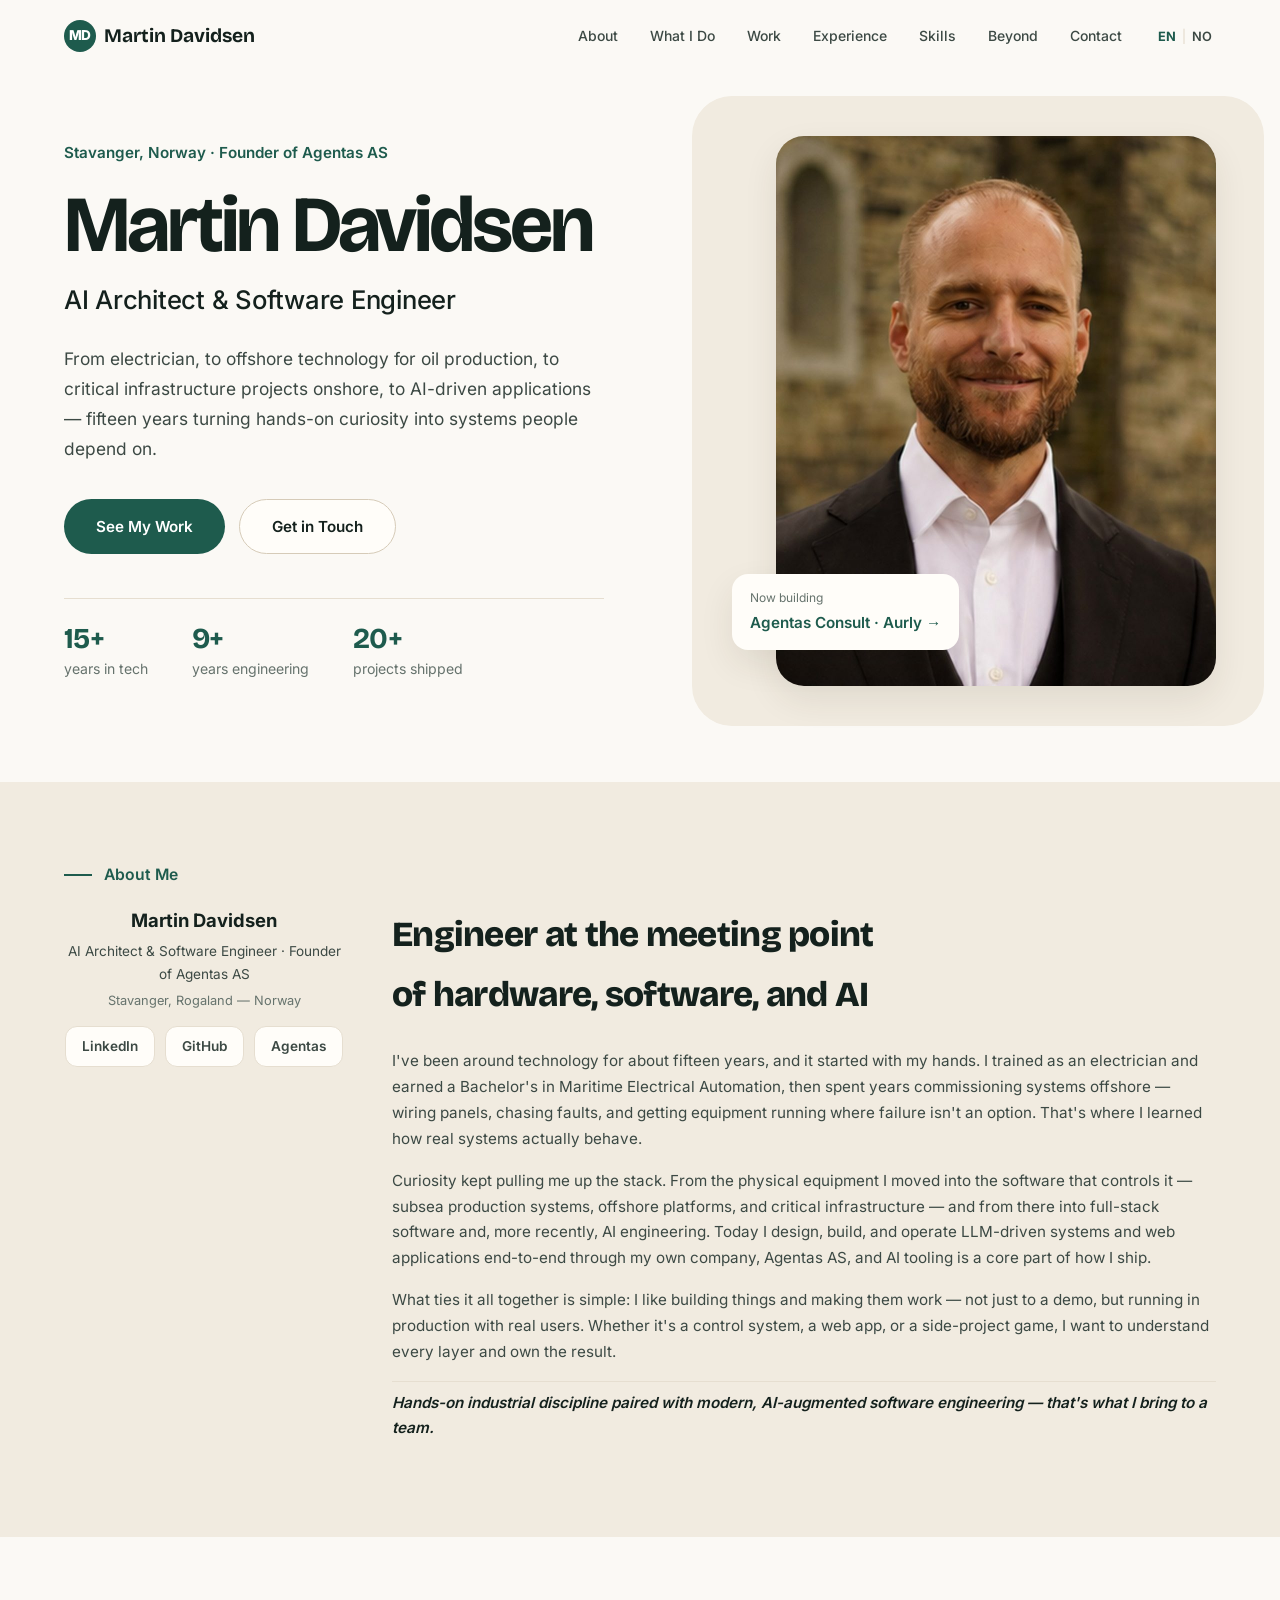
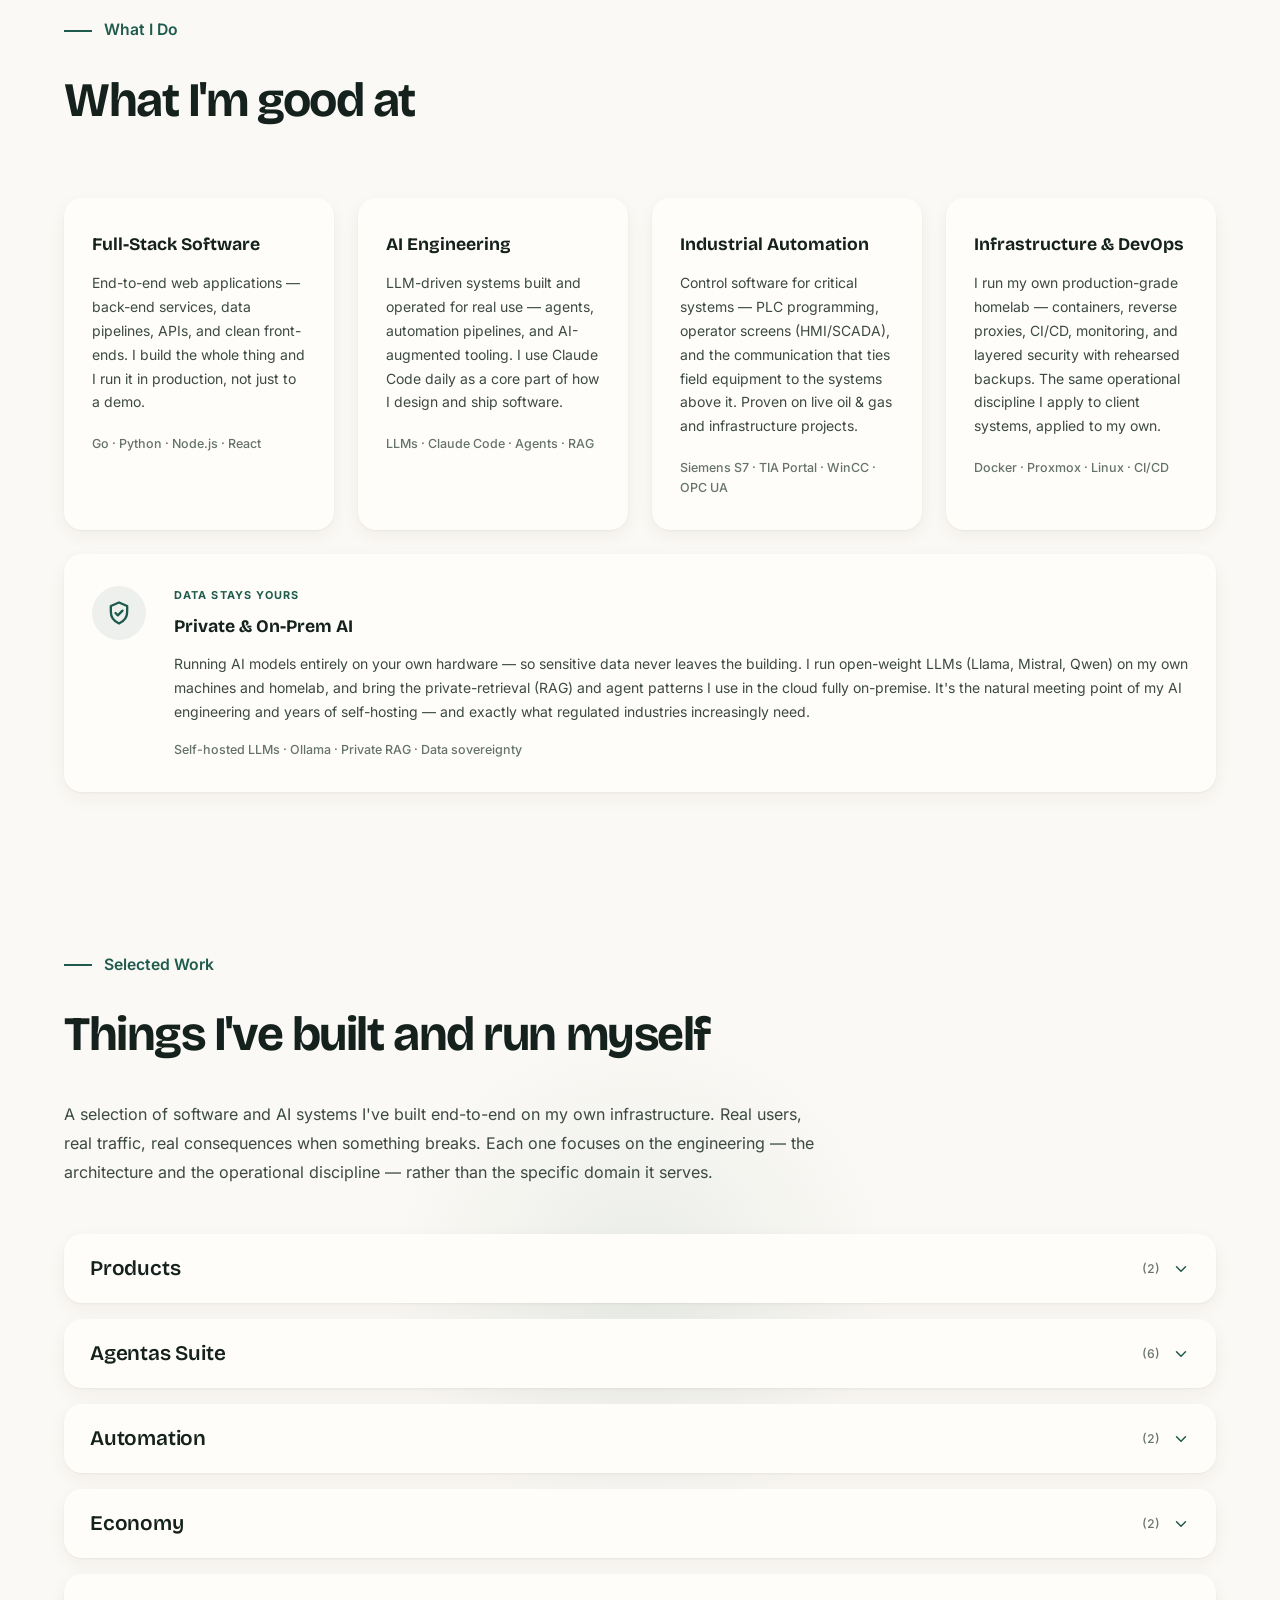
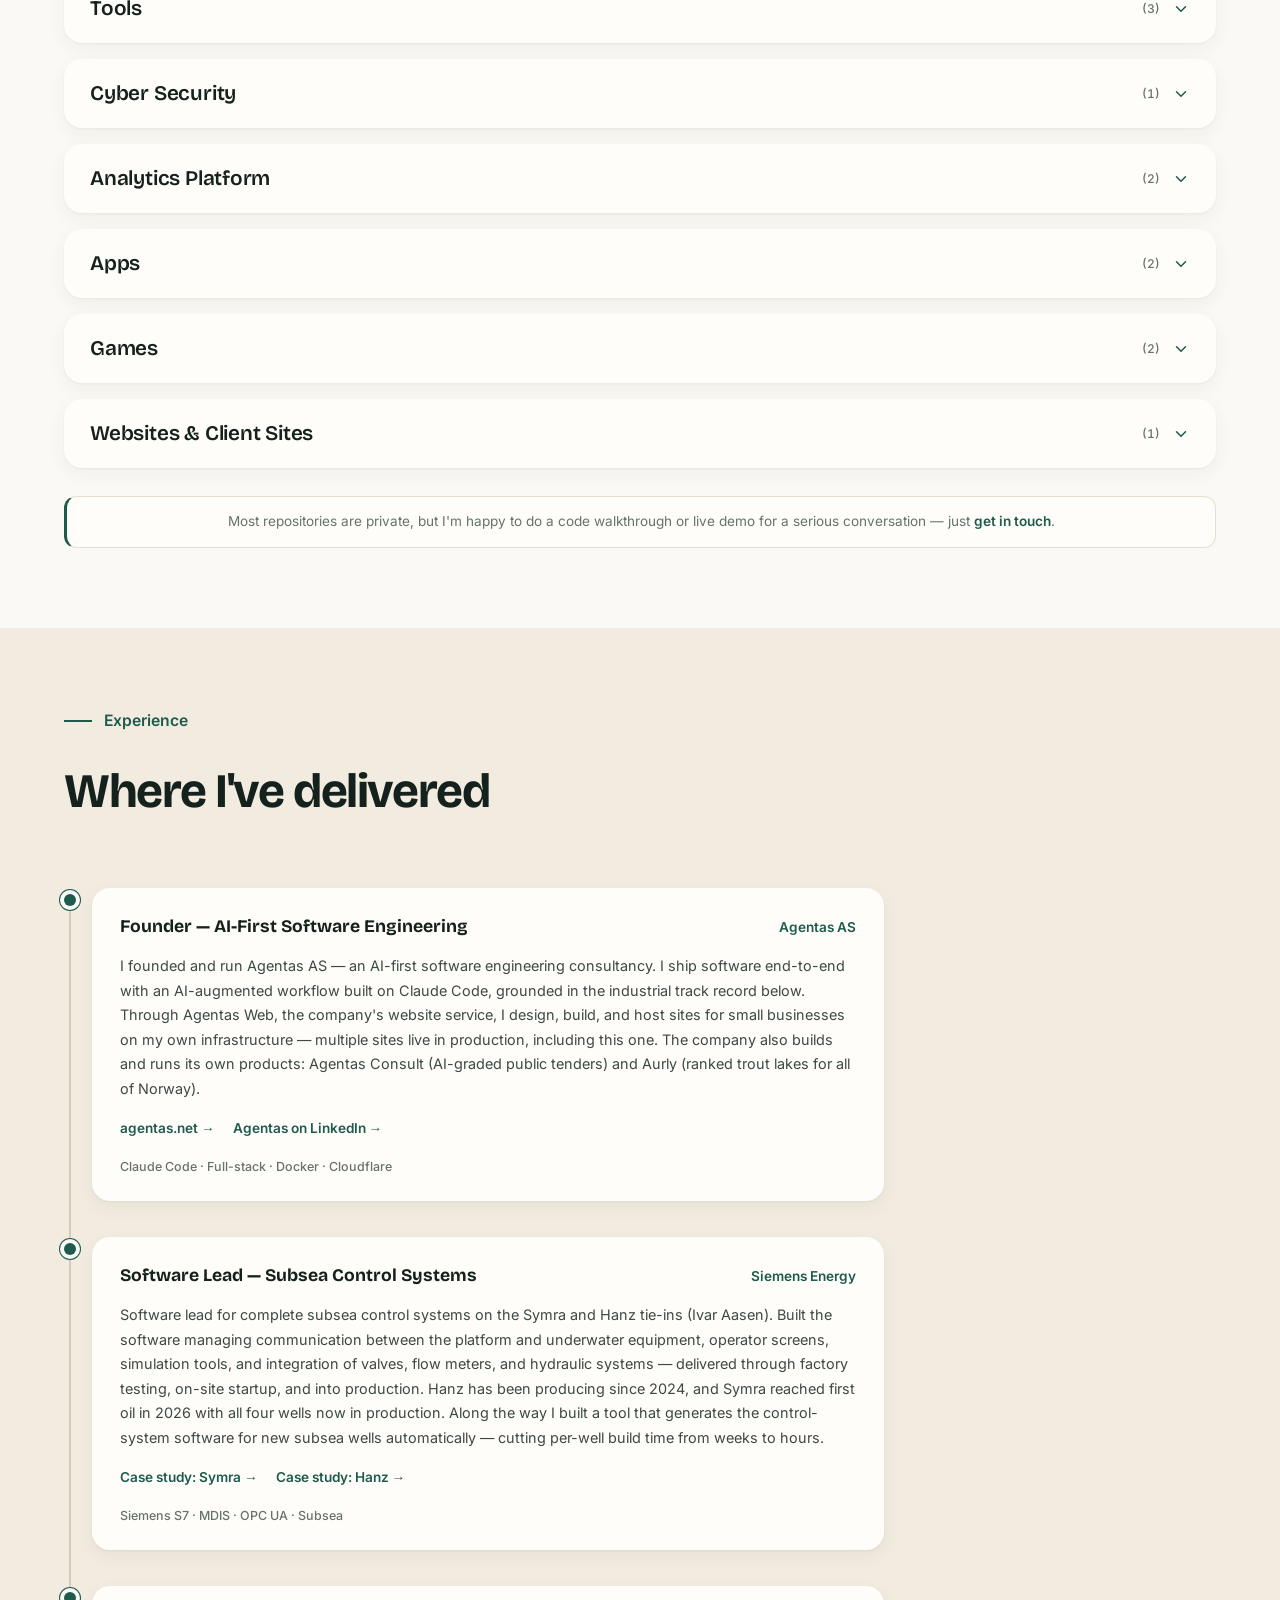
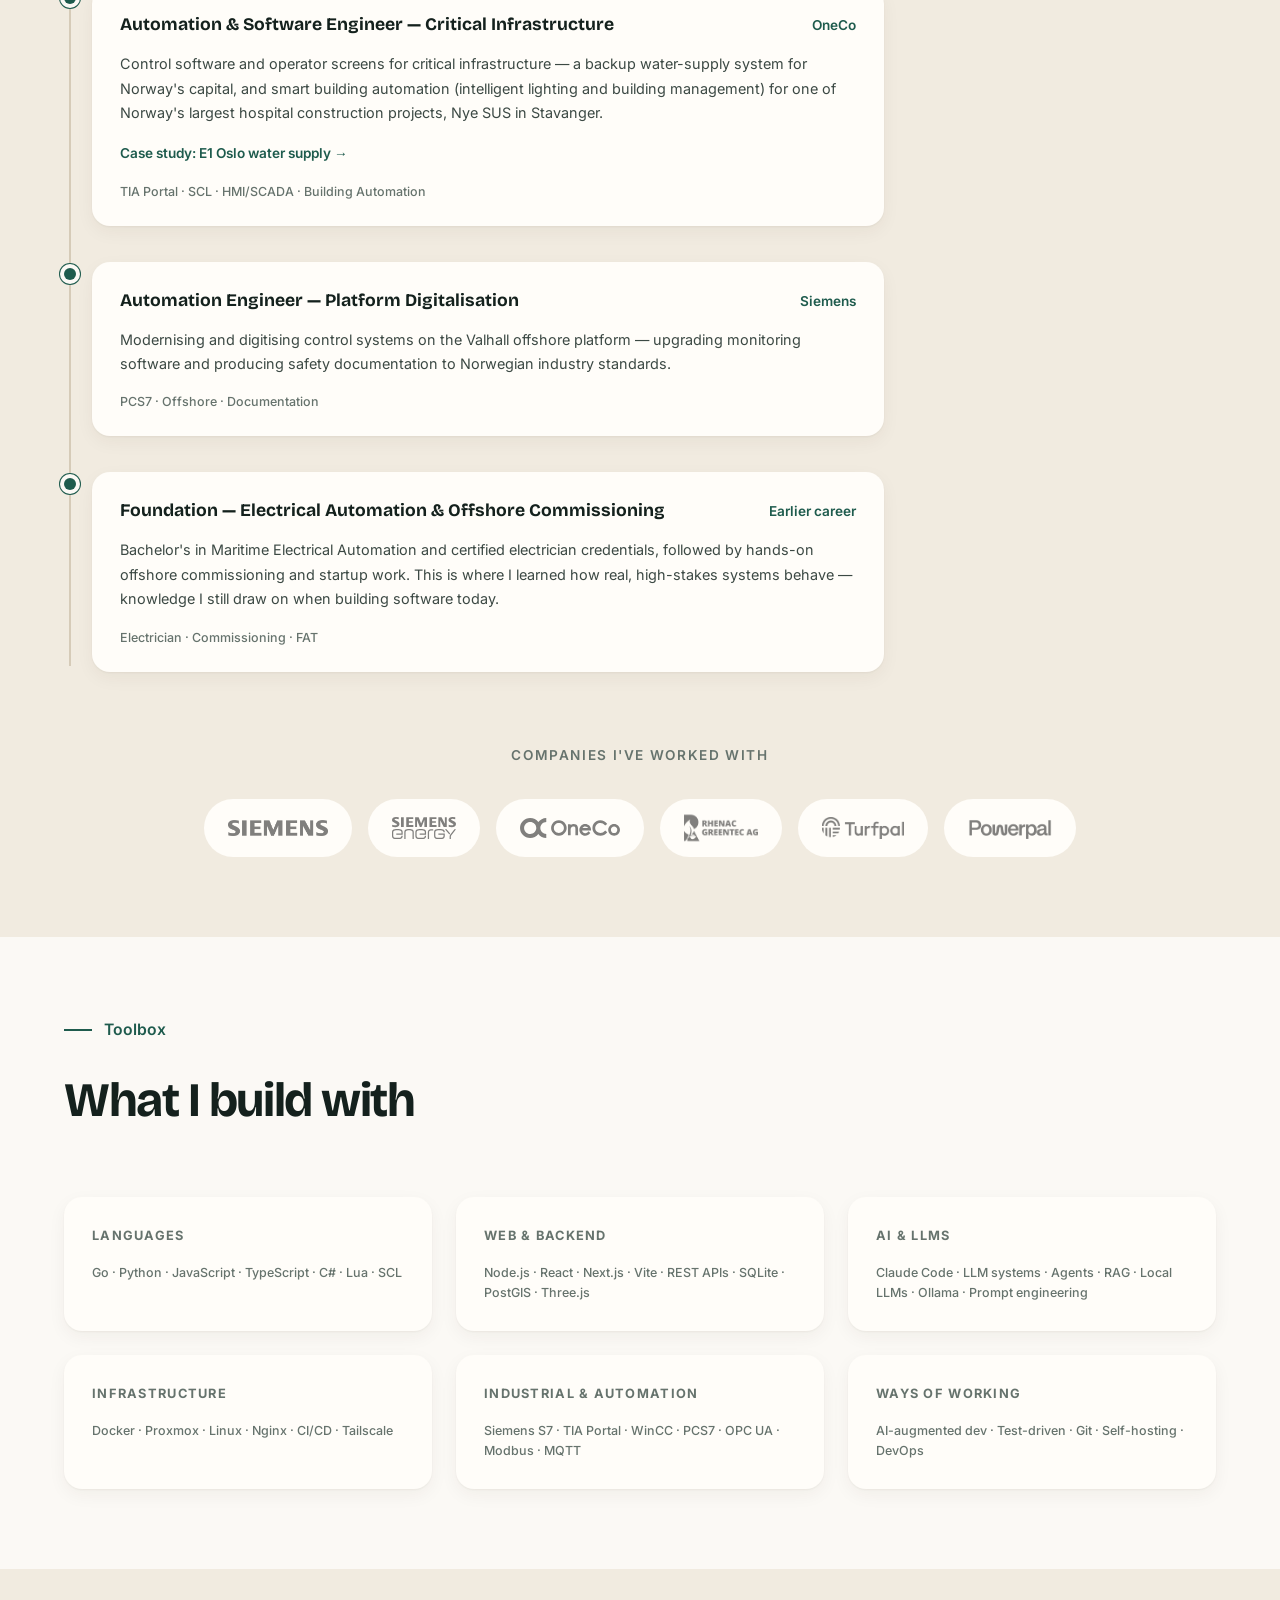
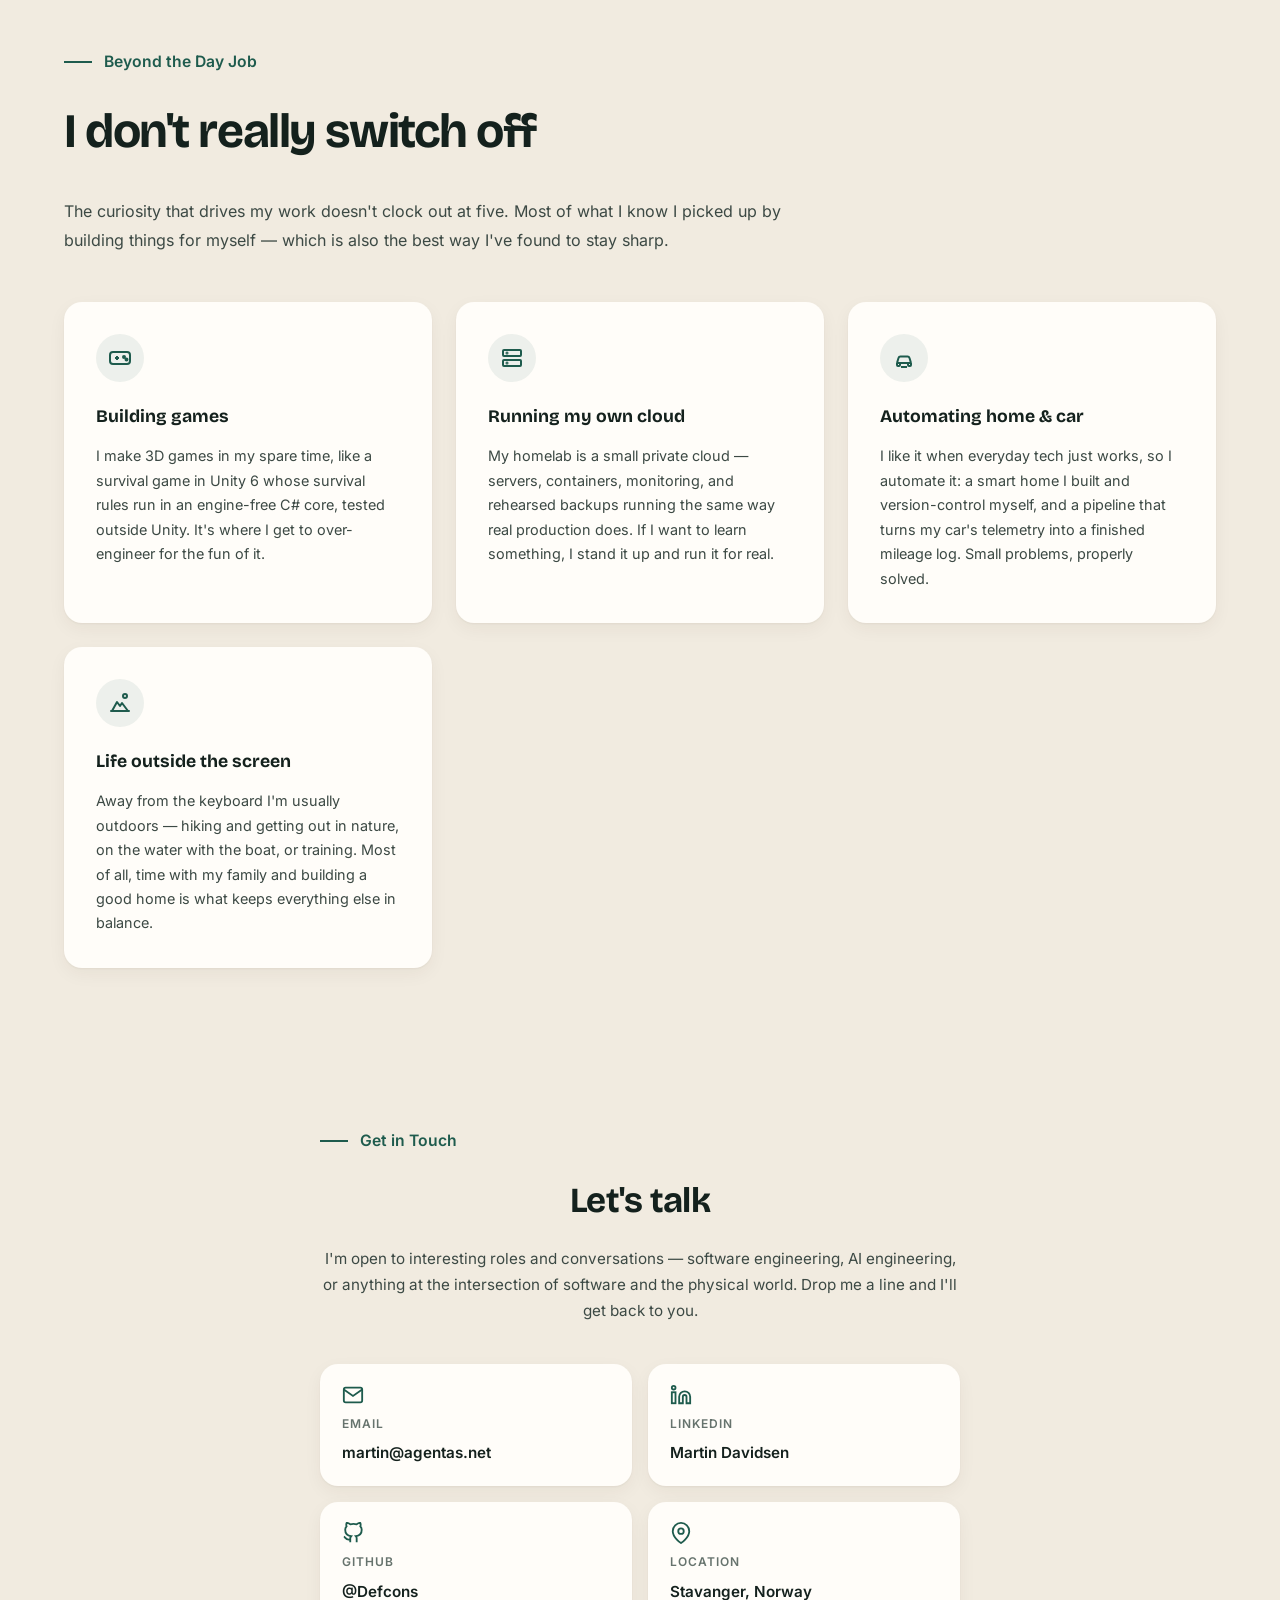
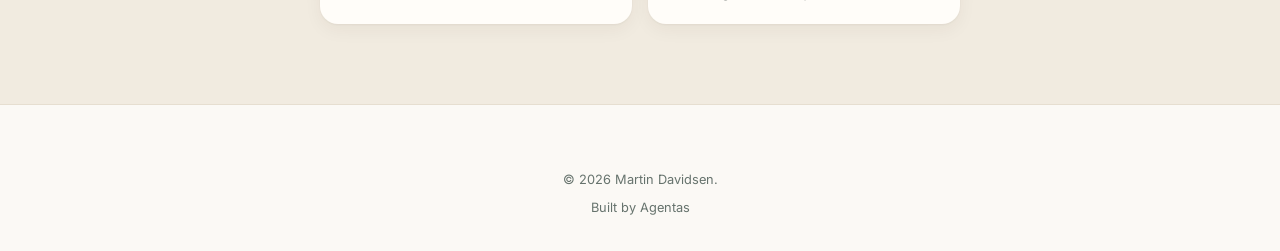
==== commit 045fabf0: "portfolio: mirror agentas.net project cards New Agentas Suite group with Suite, Mail, Note and Times" ====
--- a/index.html
+++ b/index.html
@@ -199,25 +199,103 @@
                         <div class="ai-section-inner">
                             <div class="ai-grid">
                 <div class="ai-card ai-card--modal" role="button" tabindex="0"
-                     data-shot="images/agentas-consult.webp?v=1" data-shot2="images/agentas-consult-2.webp?v=1"
+                     data-shot="images/agentas-consult-1.webp?v=1" data-shot2="images/agentas-consult-2.webp?v=2"
                      data-link="https://consult.agentas.net" data-link-label="consult.agentas.net"
                      data-link2="https://agentas.net/projects/agentas-consult/" data-link2-label="agentas.net/projects/agentas-consult">
                     <div class="ai-card-icon">
                         <svg aria-hidden="true" viewBox="0 0 24 24" fill="none" stroke="currentColor" stroke-width="2" stroke-linecap="round" stroke-linejoin="round"><path d="M14 3H7a2 2 0 0 0-2 2v14a2 2 0 0 0 2 2h10a2 2 0 0 0 2-2V8z"/><path d="M14 3v5h5"/><path d="M9 14l2 2 4-4"/></svg>
                     </div>
-                    <h3 data-en="Agentas Consult — AI-Graded Tenders &amp; Offers" data-no="Agentas Consult — AI-vurderte anbud og tilbud">Agentas Consult — AI-Graded Tenders &amp; Offers</h3>
-                    <p data-en="A multi-tenant SaaS platform, live since September 2026 and in pilot. It harvests every open Norwegian public tender each hour, grades each tender and job opening against the team's profiles with AI, checks mandatory bid requirements in code, and drafts priced offers exported to PDF or Word. Node.js, Express and one SQLite database per customer account, with 313 automated tests gating every deploy." data-no="En SaaS-plattform for flere kunder, i drift siden september 2026 og i pilotfase. Den henter inn alle åpne offentlige anbud i Norge hver time, vurderer hvert anbud og oppdrag mot teamets profiler med AI, sjekker obligatoriske krav i kode, og skriver tilbudsutkast med pris som eksporteres til PDF eller Word. Node.js, Express og én SQLite-database per kundekonto, med 313 automatiske tester som må passere før hver utrulling.">A multi-tenant SaaS platform, live since September 2026 and in pilot. It harvests every open Norwegian public tender each hour, grades each tender and job opening against the team's profiles with AI, checks mandatory bid requirements in code, and drafts priced offers exported to PDF or Word. Node.js, Express and one SQLite database per customer account, with 313 automated tests gating every deploy.</p>
-                    <span class="ai-card-cta"><span data-en="View details" data-no="Se detaljer">View details</span> →</span>
-                </div>
-                <div class="ai-card ai-card--modal" role="button" tabindex="0"
-                     data-shot="images/aurly.webp?v=1" data-shot2="images/aurly-2.webp?v=1"
+                    <h3 data-en="Agentas Consult: AI-Graded Tenders &amp; Offers" data-no="Agentas Consult: AI-vurderte anbud og tilbud">Agentas Consult: AI-Graded Tenders &amp; Offers</h3>
+                    <p data-en="A multi-tenant SaaS platform, live since September 2026 and in pilot. It harvests every open Norwegian public tender each hour, grades each tender and job opening against the team's profiles with AI, checks mandatory bid requirements in code, and drafts priced offers exported to PDF or Word. Node.js, Express and one SQLite database per customer account, with 557 automated tests gating every deploy." data-no="En SaaS-plattform for flere kunder, i drift siden september 2026 og i pilotfase. Den henter inn alle åpne offentlige anbud i Norge hver time, vurderer hvert anbud og oppdrag mot teamets profiler med AI, sjekker obligatoriske krav i kode, og skriver tilbudsutkast med pris som eksporteres til PDF eller Word. Node.js, Express og én SQLite-database per kundekonto, med 557 automatiske tester som må passere før hver utrulling.">A multi-tenant SaaS platform, live since September 2026 and in pilot. It harvests every open Norwegian public tender each hour, grades each tender and job opening against the team's profiles with AI, checks mandatory bid requirements in code, and drafts priced offers exported to PDF or Word. Node.js, Express and one SQLite database per customer account, with 557 automated tests gating every deploy.</p>
+                    <span class="ai-card-cta"><span data-en="View details" data-no="Se detaljer">View details</span> →</span>
+                </div>
+                <div class="ai-card ai-card--modal" role="button" tabindex="0"
+                     data-shot="images/aurly-1.webp?v=1" data-shot2="images/aurly-3.webp?v=1"
                      data-link="https://aurly.no" data-link-label="aurly.no"
                      data-link2="https://agentas.net/projects/aurly/" data-link2-label="agentas.net/projects/aurly">
                     <div class="ai-card-icon">
                         <svg aria-hidden="true" viewBox="0 0 24 24" fill="none" stroke="currentColor" stroke-width="2" stroke-linecap="round" stroke-linejoin="round"><path d="M9 4L3 6v14l6-2 6 2 6-2V4l-6 2z"/><path d="M9 4v14M15 6v14"/></svg>
                     </div>
-                    <h3 data-en="Aurly — Ranked Trout Lakes for All of Norway" data-no="Aurly — rangerte ørretvann i hele Norge">Aurly — Ranked Trout Lakes for All of Norway</h3>
-                    <p data-en="A consumer map app, live at aurly.no since September 2026, that ranks every lake in Norway for brown trout by likely presence, size potential, remoteness and legal access. Built on about ten official open datasets, with rivers traced from the sea to model fish barriers, and every claim sourced. A Python and PostGIS data pipeline, a Next.js and MapLibre front end, Stripe payments and 870+ automated tests." data-no="En kartapp for forbrukere, i drift på aurly.no siden september 2026, som rangerer hvert vann i Norge for ørret etter sannsynlig forekomst, størrelsespotensial, hvor avsides det ligger og om du har lov til å fiske der. Bygget på rundt ti offentlige åpne datasett, med elvene sporet fra havet for å modellere vandringshindre, og alle påstander kildebelagt. En datapipeline i Python og PostGIS, en frontend i Next.js og MapLibre, Stripe-betaling og over 870 automatiske tester.">A consumer map app, live at aurly.no since September 2026, that ranks every lake in Norway for brown trout by likely presence, size potential, remoteness and legal access. Built on about ten official open datasets, with rivers traced from the sea to model fish barriers, and every claim sourced. A Python and PostGIS data pipeline, a Next.js and MapLibre front end, Stripe payments and 870+ automated tests.</p>
+                    <h3 data-en="Aurly: Ranked Trout Lakes for All of Norway" data-no="Aurly: rangerte ørretvann i hele Norge">Aurly: Ranked Trout Lakes for All of Norway</h3>
+                    <p data-en="A consumer map app, live at aurly.no since September 2026, that covers more than 267,000 lakes in all 15 counties of Norway and ranks the lakes in any area for brown trout by likely presence, size potential, remoteness and legal access. Built on data from 13 providers, most of them official open data, with rivers traced from the sea to model fish barriers, and every claim sourced. A Python and PostGIS data pipeline, a Next.js and MapLibre front end, Stripe and Vipps payments and 1,300+ automated tests." data-no="En kartapp for forbrukere, i drift på aurly.no siden september 2026, som dekker over 267 000 vann i alle 15 fylker og rangerer vannene i et område for ørret etter sannsynlig forekomst, størrelsespotensial, hvor avsides det ligger og om du har lov til å fiske der. Bygget på data fra 13 kilder, de fleste av dem offentlige åpne data, med elvene sporet fra havet for å modellere vandringshindre, og alle påstander kildebelagt. En datapipeline i Python og PostGIS, en frontend i Next.js og MapLibre, betaling med Stripe og Vipps og over 1 300 automatiske tester.">A consumer map app, live at aurly.no since September 2026, that covers more than 267,000 lakes in all 15 counties of Norway and ranks the lakes in any area for brown trout by likely presence, size potential, remoteness and legal access. Built on data from 13 providers, most of them official open data, with rivers traced from the sea to model fish barriers, and every claim sourced. A Python and PostGIS data pipeline, a Next.js and MapLibre front end, Stripe and Vipps payments and 1,300+ automated tests.</p>
+                    <span class="ai-card-cta"><span data-en="View details" data-no="Se detaljer">View details</span> →</span>
+                </div>
+                            </div>
+                        </div>
+                    </div>
+                </div>
+                <div class="ai-section">
+                    <button type="button" class="ai-cat" aria-expanded="false" aria-controls="aisec-suite">
+                        <span class="ai-cat-name" data-en="Agentas Suite" data-no="Agentas Suite">Agentas Suite</span>
+                        <span class="ai-cat-meta"><span class="ai-cat-count" aria-hidden="true"></span><svg class="ai-cat-chevron" aria-hidden="true" viewBox="0 0 24 24" fill="none" stroke="currentColor" stroke-width="2" stroke-linecap="round" stroke-linejoin="round"><polyline points="6 9 12 15 18 9"/></svg></span>
+                    </button>
+                    <div class="ai-section-panel" id="aisec-suite">
+                        <div class="ai-section-inner">
+                            <div class="ai-grid">
+                <div class="ai-card ai-card--modal" role="button" tabindex="0"
+                     data-shot="images/agentas-suite-1.webp?v=1" data-shot2="images/agentas-suite-2.webp?v=1" data-private="1"
+                     data-link="https://agentas.net/projects/agentas-suite/" data-link-label="agentas.net/projects/agentas-suite">
+                    <span class="ai-badge" data-en="Private" data-no="Privat">Private</span>
+                    <div class="ai-card-icon">
+                        <svg aria-hidden="true" viewBox="0 0 24 24" fill="none" stroke="currentColor" stroke-width="2" stroke-linecap="round" stroke-linejoin="round"><rect x="3" y="3" width="7" height="7" rx="1.5"/><rect x="14" y="3" width="7" height="7" rx="1.5"/><rect x="3" y="14" width="7" height="7" rx="1.5"/><rect x="14" y="14" width="7" height="7" rx="1.5"/></svg>
+                    </div>
+                    <h3 data-en="Agentas Suite: Ten Apps, One Column" data-no="Agentas Suite: ti apper, én kolonne">Agentas Suite: Ten Apps, One Column</h3>
+                    <p data-en="The ten apps my company Agentas runs on, from mail, notes and hours to files, tenders and sales, built as separate apps that look and work like one. Every app carries the same icon column with keyboard shortcuts and counts of what is waiting, and a Claude side panel works beside whichever app is open. Through Agentas I build the same kind of suite for businesses." data-no="De ti appene selskapet mitt Agentas drives med, fra e-post, notater og timer til filer, anbud og salg, bygget som egne apper som ser ut og fungerer som én. Hver app har den samme ikonkolonnen med hurtigtaster og antall ting som venter, og et sidepanel med Claude jobber ved siden av appen som er åpen. Gjennom Agentas bygger jeg samme type appsamling for bedrifter.">The ten apps my company Agentas runs on, from mail, notes and hours to files, tenders and sales, built as separate apps that look and work like one. Every app carries the same icon column with keyboard shortcuts and counts of what is waiting, and a Claude side panel works beside whichever app is open. Through Agentas I build the same kind of suite for businesses.</p>
+                    <span class="ai-card-cta"><span data-en="View details" data-no="Se detaljer">View details</span> →</span>
+                </div>
+                <div class="ai-card ai-card--modal" role="button" tabindex="0"
+                     data-shot="images/mail-1.webp?v=1" data-shot2="images/mail-2.webp?v=1" data-private="1"
+                     data-link="https://agentas.net/projects/mail/" data-link-label="agentas.net/projects/mail">
+                    <span class="ai-badge" data-en="Private" data-no="Privat">Private</span>
+                    <div class="ai-card-icon">
+                        <svg aria-hidden="true" viewBox="0 0 24 24" fill="none" stroke="currentColor" stroke-width="2" stroke-linecap="round" stroke-linejoin="round"><rect x="3" y="5" width="18" height="14" rx="2"/><path d="M3 7l9 6 9-6"/></svg>
+                    </div>
+                    <h3 data-en="Mail: Two Gmail Accounts, One Inbox" data-no="Mail: to Gmail-kontoer, én innboks">Mail: Two Gmail Accounts, One Inbox</h3>
+                    <p data-en="A self-hosted web mail client on the Gmail API that puts a personal and a company account, aliases included, in one inbox and replies from the right address. Hostile mail is shown in a script-free sandbox with tracking pixels held back, and Claude can search, read and draft through MCP but can never send. Built and hardened in about eight days, with about 150 automated tests." data-no="En e-postklient på egen server, bygget på Gmail sitt API, som samler en privat konto og en firmakonto, med alias, i én innboks og svarer fra riktig adresse. Farlig e-post vises i en sandkasse uten skript, med sporingspiksler holdt tilbake, og Claude kan søke, lese og skrive utkast via MCP, men kan aldri sende. Bygget og herdet på rundt åtte dager, med rundt 150 automatiske tester.">A self-hosted web mail client on the Gmail API that puts a personal and a company account, aliases included, in one inbox and replies from the right address. Hostile mail is shown in a script-free sandbox with tracking pixels held back, and Claude can search, read and draft through MCP but can never send. Built and hardened in about eight days, with about 150 automated tests.</p>
+                    <span class="ai-card-cta"><span data-en="View details" data-no="Se detaljer">View details</span> →</span>
+                </div>
+                <div class="ai-card ai-card--modal" role="button" tabindex="0"
+                     data-shot="images/note-1.webp?v=1" data-shot2="images/note-2.webp?v=1" data-private="1"
+                     data-link="https://agentas.net/projects/note/" data-link-label="agentas.net/projects/note">
+                    <span class="ai-badge" data-en="Private" data-no="Privat">Private</span>
+                    <div class="ai-card-icon">
+                        <svg aria-hidden="true" viewBox="0 0 24 24" fill="none" stroke="currentColor" stroke-width="2" stroke-linecap="round" stroke-linejoin="round"><path d="M6 3h9l4 4v14H6z"/><path d="M15 3v4h4"/><path d="M9 12h7M9 16h5"/></svg>
+                    </div>
+                    <h3 data-en="Note: Offline-First Notes with Claude" data-no="Note: notater som virker uten nett, med Claude">Note: Offline-First Notes with Claude</h3>
+                    <p data-en="A notes app for the browser and Android that saves as you type, works offline and merges edits from two devices without losing a word. It has the feel of Notepad++, Norwegian dictation on my own server and an MCP server that lets Claude read and write notes. TypeScript, CodeMirror 6 and Yjs, with about 175 automated tests." data-no="En notatapp for nettleseren og Android som lagrer mens du skriver, virker uten nett og slår sammen endringer fra to enheter uten å miste et ord. Den føles som Notepad++, har norsk diktering på min egen server og en MCP-server som lar Claude lese og skrive notater. TypeScript, CodeMirror 6 og Yjs, med rundt 175 automatiske tester.">A notes app for the browser and Android that saves as you type, works offline and merges edits from two devices without losing a word. It has the feel of Notepad++, Norwegian dictation on my own server and an MCP server that lets Claude read and write notes. TypeScript, CodeMirror 6 and Yjs, with about 175 automated tests.</p>
+                    <span class="ai-card-cta"><span data-en="View details" data-no="Se detaljer">View details</span> →</span>
+                </div>
+                <div class="ai-card ai-card--modal" role="button" tabindex="0"
+                     data-shot="images/timesheet-1.webp?v=1" data-shot2="images/timesheet-2.webp?v=1" data-private="1"
+                     data-link="https://agentas.net/projects/timesheet/" data-link-label="agentas.net/projects/timesheet">
+                    <span class="ai-badge" data-en="Private" data-no="Privat">Private</span>
+                    <div class="ai-card-icon">
+                        <svg aria-hidden="true" viewBox="0 0 24 24" fill="none" stroke="currentColor" stroke-width="2" stroke-linecap="round" stroke-linejoin="round"><circle cx="12" cy="12" r="9"/><path d="M12 7v5l3 2"/></svg>
+                    </div>
+                    <h3 data-en="Agentas Timesheet: Hours in One Tap" data-no="Agentas Timesheet: timer med ett trykk">Agentas Timesheet: Hours in One Tap</h3>
+                    <p data-en="A timesheet app for the phone and the PC that replaced a spreadsheet. A ready-made day is confirmed in one tap, Norwegian holidays, flex and overtime are worked out in tested code, and Claude can draft the day from the work that was done for a person to confirm. Works offline, with passkey sign-in." data-no="En app for timeføring på mobil og PC som erstattet et regneark. En ferdig utfylt dag bekreftes med ett trykk, norske helligdager, fleks og overtid regnes ut i testet kode, og Claude kan foreslå dagen ut fra arbeidet som ble gjort, før et menneske bekrefter. Virker uten nett, med innlogging med passnøkkel.">A timesheet app for the phone and the PC that replaced a spreadsheet. A ready-made day is confirmed in one tap, Norwegian holidays, flex and overtime are worked out in tested code, and Claude can draft the day from the work that was done for a person to confirm. Works offline, with passkey sign-in.</p>
+                    <span class="ai-card-cta"><span data-en="View details" data-no="Se detaljer">View details</span> →</span>
+                </div>
+                <div class="ai-card ai-card--modal" role="button" tabindex="0"
+                     data-shot="images/clouddrive-1.webp?v=1" data-shot2="images/clouddrive-2.webp?v=1" data-private="1"
+                     data-link="https://agentas.net/projects/clouddrive/" data-link-label="agentas.net/projects/clouddrive">
+                    <span class="ai-badge" data-en="Private" data-no="Privat">Private</span>
+                    <div class="ai-card-icon">
+                        <svg aria-hidden="true" viewBox="0 0 24 24" fill="none" stroke="currentColor" stroke-width="2"><path d="M12 2L4 6v6c0 5 3.5 9.5 8 10 4.5-0.5 8-5 8-10V6l-8-4z"/></svg>
+                    </div>
+                    <h3 data-en="CloudDrive: Self-Hosted File Platform" data-no="CloudDrive: selvhostet filplattform">CloudDrive: Self-Hosted File Platform</h3>
+                    <p data-en="A self-hosted file-management platform (Go + React) built around a deliberate security model from day one: access control, audit logging, encrypted backups, and regularly rehearsed recovery. Designed so that &ldquo;self-hosted&rdquo; is safer than the cloud alternative, not an excuse to be sloppier." data-no="En selvhostet filhåndteringsplattform (Go + React) bygget rundt en bevisst sikkerhetsmodell fra dag én: tilgangskontroll, audit-logging, krypterte backuper og regelmessig øvd gjenoppretting. Designet slik at «selvhostet» er tryggere enn skyalternativet, ikke en unnskyldning for å være slurvete.">A self-hosted file-management platform (Go + React) built around a deliberate security model from day one: access control, audit logging, encrypted backups, and regularly rehearsed recovery. Designed so that &ldquo;self-hosted&rdquo; is safer than the cloud alternative, not an excuse to be sloppier.</p>
+                    <span class="ai-card-cta"><span data-en="View details" data-no="Se detaljer">View details</span> →</span>
+                </div>
+                <div class="ai-card ai-card--modal" role="button" tabindex="0"
+                     data-shot="images/agentas-webops-1.webp?v=1" data-shot2="images/agentas-webops-2.webp?v=1" data-private="1"
+                     data-link="https://agentas.net/projects/agentas-webops/" data-link-label="agentas.net/projects/agentas-webops">
+                    <span class="ai-badge" data-en="Private" data-no="Privat">Private</span>
+                    <div class="ai-card-icon">
+                        <svg aria-hidden="true" viewBox="0 0 24 24" fill="none" stroke="currentColor" stroke-width="2" stroke-linecap="round" stroke-linejoin="round"><path d="M4 7h7M17 7h3M4 12h3M11 12h9M4 17h11M19 17h1"/><circle cx="14.5" cy="7" r="2"/><circle cx="8.5" cy="12" r="2"/><circle cx="16.5" cy="17" r="2"/></svg>
+                    </div>
+                    <h3 data-en="Agentas WebOps: Internal Ops Panel" data-no="Agentas WebOps: Internt driftspanel">Agentas WebOps: Internal Ops Panel</h3>
+                    <p data-en="The internal panel that runs the website business end-to-end: client and site registry, an accounting-driven billing watch that auto-suspends non-paying sites via an nginx maintenance map, and a full leads engine with public-registry discovery, enrichment and scoring, drip outreach with hard daily caps, and a deal pipeline through to invoicing. Express + built-in node:sqlite, zero native dependencies, one process. The unglamorous machinery that makes the studio run itself." data-no="Det interne panelet som driver nettsidevirksomheten fra ende til ende: klient- og nettstedsregister, regnskapsdrevet betalingsovervåking som automatisk suspenderer ubetalte nettsteder via et nginx-vedlikeholdskart, og en komplett leads-motor med utforsking i offentlige registre, berikelse og scoring, drypputsendelse med harde dagstak og en deal-pipeline helt til fakturering. Express + innebygd node:sqlite, null native avhengigheter, én prosess. Det lite glamorøse maskineriet som får studioet til å drive seg selv.">The internal panel that runs the website business end-to-end: client and site registry, an accounting-driven billing watch that auto-suspends non-paying sites via an nginx maintenance map, and a full leads engine with public-registry discovery, enrichment and scoring, drip outreach with hard daily caps, and a deal pipeline through to invoicing. Express + built-in node:sqlite, zero native dependencies, one process. The unglamorous machinery that makes the studio run itself.</p>
                     <span class="ai-card-cta"><span data-en="View details" data-no="Se detaljer">View details</span> →</span>
                 </div>
                             </div>
@@ -233,31 +311,28 @@
                         <div class="ai-section-inner">
                             <div class="ai-grid">
                 <div class="ai-card ai-card--modal" role="button" tabindex="0"
-                     data-shot="images/vehicle.jpg?v=1" data-private="1"
+                     data-shot="images/vehicle-telemetry-1.webp?v=1" data-private="1"
                      data-link="https://agentas.net/projects/vehicle-telemetry/" data-link-label="agentas.net/projects/vehicle-telemetry">
                     <span class="ai-badge" data-en="Private" data-no="Privat">Private</span>
                     <div class="ai-card-icon">
                         <svg aria-hidden="true" viewBox="0 0 24 24" fill="none" stroke="currentColor" stroke-width="2"><path d="M5 17h14M5 17l2-6h10l2 6M5 17v3h3v-3M16 17v3h3v-3"/><circle cx="8" cy="14" r="1"/><circle cx="16" cy="14" r="1"/></svg>
                     </div>
-                    <h3 data-en="Vehicle Telemetry Automation" data-no="Automatisk kjørebok og timeføring">Vehicle Telemetry Automation</h3>
-                    <p data-en="An automation pipeline that pulls live vehicle telemetry into a structured database, then runs scheduled jobs that feed mileage and timesheet entries to downstream business systems. Replaces a recurring monthly manual task entirely — small in scope, real in time saved." data-no="En automatiseringspipeline som henter sanntidstelemetri fra kjøretøy inn i en strukturert database, deretter kjører planlagte jobber som mater kilometer- og timeoppføringer til nedstrøms forretningssystemer. Erstatter en gjentakende manuell månedlig oppgave fullstendig — lite i omfang, ekte i spart tid.">An automation pipeline that pulls live vehicle telemetry into a structured database, then runs scheduled jobs that feed mileage and timesheet entries to downstream business systems. Replaces a recurring monthly manual task entirely — small in scope, real in time saved.</p>
+                    <h3 data-en="Vehicle Telemetry Automation" data-no="Automatisk kjørebok">Vehicle Telemetry Automation</h3>
+                    <p data-en="An automation pipeline that pulls live vehicle telemetry into a structured database, sorts every drive into business, commute or personal, and produces the monthly mileage and reimbursement report. Replaces a recurring monthly manual task entirely. Small in scope, real in time saved." data-no="En automatiseringspipeline som henter sanntidstelemetri fra kjøretøy inn i en strukturert database, sorterer hver tur som jobb, pendling eller privat, og lager den månedlige rapporten over kilometer og godtgjørelse. Erstatter en gjentakende manuell månedlig oppgave fullstendig. Lite i omfang, ekte i spart tid.">An automation pipeline that pulls live vehicle telemetry into a structured database, sorts every drive into business, commute or personal, and produces the monthly mileage and reimbursement report. Replaces a recurring monthly manual task entirely. Small in scope, real in time saved.</p>
                     <div class="service-tags">
                         <span>Python</span><span>APIs</span><span>Cron</span>
                     </div>
                 <span class="ai-card-cta"><span data-en="View details" data-no="Se detaljer">View details</span> →</span>
                 </div>
                 <div class="ai-card ai-card--modal" role="button" tabindex="0"
-                     data-shot="images/webops.jpg?v=1" data-shot2="images/webops-2.jpg?v=1" data-private="1"
-                     data-link="https://agentas.net/projects/agentas-webops/" data-link-label="agentas.net/projects/agentas-webops">
-                    <span class="ai-badge" data-en="Private" data-no="Privat">Private</span>
-                    <div class="ai-card-icon">
-                        <svg aria-hidden="true" viewBox="0 0 24 24" fill="none" stroke="currentColor" stroke-width="2" stroke-linecap="round" stroke-linejoin="round"><path d="M4 7h7M17 7h3M4 12h3M11 12h9M4 17h11M19 17h1"/><circle cx="14.5" cy="7" r="2"/><circle cx="8.5" cy="12" r="2"/><circle cx="16.5" cy="17" r="2"/></svg>
-                    </div>
-                    <h3 data-en="Agentas WebOps — Internal Ops Panel" data-no="Agentas WebOps — Internt driftspanel">Agentas WebOps — Internal Ops Panel</h3>
-                    <p data-en="The internal panel that runs the website business end-to-end: client and site registry, an accounting-driven billing watch that auto-suspends non-paying sites via an nginx maintenance map, and a full leads engine — public-registry discovery, enrichment and scoring, drip outreach with hard daily caps, and a deal pipeline through to invoicing. Express + built-in node:sqlite, zero native dependencies, one process. The unglamorous machinery that makes the studio run itself." data-no="Det interne panelet som driver nettsidevirksomheten fra ende til ende: klient- og nettstedsregister, regnskapsdrevet betalingsovervåking som automatisk suspenderer ubetalte nettsteder via et nginx-vedlikeholdskart, og en komplett leads-motor — utforsking i offentlige registre, berikelse og scoring, drypputsendelse med harde dagstak, og en deal-pipeline helt til fakturering. Express + innebygd node:sqlite, null native avhengigheter, én prosess. Det lite glamorøse maskineriet som får studioet til å drive seg selv.">The internal panel that runs the website business end-to-end: client and site registry, an accounting-driven billing watch that auto-suspends non-paying sites via an nginx maintenance map, and a full leads engine — public-registry discovery, enrichment and scoring, drip outreach with hard daily caps, and a deal pipeline through to invoicing. Express + built-in node:sqlite, zero native dependencies, one process. The unglamorous machinery that makes the studio run itself.</p>
-                    <div class="service-tags">
-                        <span>Node.js</span><span>Express</span><span>SQLite</span><span>nginx</span>
-                    </div>
+                     data-shot="images/smart-home-1.webp?v=1" data-private="1"
+                     data-link="https://agentas.net/projects/smart-home/" data-link-label="agentas.net/projects/smart-home">
+                    <span class="ai-badge" data-en="Private" data-no="Privat">Private</span>
+                    <div class="ai-card-icon">
+                        <svg aria-hidden="true" viewBox="0 0 24 24" fill="none" stroke="currentColor" stroke-width="2"><path d="M3 11l9-8 9 8v10a1 1 0 0 1-1 1h-5v-6h-6v6H4a1 1 0 0 1-1-1V11z"/></svg>
+                    </div>
+                    <h3 data-en="Smart Home Automation" data-no="Smarthus-automatisering">Smart Home Automation</h3>
+                    <p data-en="A self-hosted smart home on Home Assistant with about 2,050 entities, integrating Z-Wave and Wi-Fi devices, scheduled automations, multi-room control and energy monitoring. All configuration is version-controlled and deployed through an automated pipeline, with the same engineering discipline I apply to client systems." data-no="Et selvhostet smarthus på Home Assistant med rundt 2 050 entiteter, som samler Z-Wave- og Wi-Fi-enheter, planlagte automatiseringer, styring rom for rom og energimonitorering. All konfigurasjon er versjonshåndtert og rulles ut via en automatisert pipeline, med samme ingeniørdisiplin som jeg bruker på klientsystemer.">A self-hosted smart home on Home Assistant with about 2,050 entities, integrating Z-Wave and Wi-Fi devices, scheduled automations, multi-room control and energy monitoring. All configuration is version-controlled and deployed through an automated pipeline, with the same engineering discipline I apply to client systems.</p>
                     <span class="ai-card-cta"><span data-en="View details" data-no="Se detaljer">View details</span> →</span>
                 </div>
                             </div>
@@ -273,21 +348,21 @@
                         <div class="ai-section-inner">
                             <div class="ai-grid">
                 <div class="ai-card ai-card--modal" role="button" tabindex="0" data-private="1"
-                     data-shot="images/trading-platform.webp?v=1"
+                     data-shot="images/trading-platform-1.webp?v=1"
                      data-link="https://agentas.net/projects/trading-platform/" data-link-label="agentas.net/projects/trading-platform">
                     <span class="ai-badge" data-en="Private" data-no="Privat">Private</span>
                     <div class="ai-card-icon">
                         <svg aria-hidden="true" viewBox="0 0 24 24" fill="none" stroke="currentColor" stroke-width="2" stroke-linecap="round" stroke-linejoin="round"><path d="M3 3v18h18"/><path d="M7 15l3-3 3 3 5-6"/></svg>
                     </div>
                     <h3 data-en="Automated Trading Platform" data-no="Automatisert trading-plattform">Automated Trading Platform</h3>
-                    <p data-en="An automated trading platform spanning crypto and equities — a strategy engine with backtesting, execution simulation and a live cockpit, all sharing one code path proven identical across backtest and live to within a rounding error. 280+ automated tests, a deterministic decision core (no LLM in the trade loop, by design), and every result reported against random-baseline nulls. Runs as several containers from a single image." data-no="En automatisert trading-plattform på tvers av krypto og aksjer — en strategimotor med backtesting, ordresimulering og et live cockpit, alt over én kodesti bevist identisk mellom backtest og live ned til en avrundingsfeil. 280+ automatiserte tester, en deterministisk beslutningskjerne (ingen LLM i handelssløyfen, med vilje), og hvert resultat rapportert mot tilfeldige baseline-nuller. Kjører som flere containere fra ett image.">An automated trading platform spanning crypto and equities — a strategy engine with backtesting, execution simulation and a live cockpit, all sharing one code path proven identical across backtest and live to within a rounding error. 280+ automated tests, a deterministic decision core (no LLM in the trade loop, by design), and every result reported against random-baseline nulls. Runs as several containers from a single image.</p>
+                    <p data-en="An automated trading platform spanning crypto and equities: a strategy engine with backtesting, execution simulation and a web cockpit, all sharing one code path proven identical across backtest and the running bots to within a rounding error. 320+ automated tests, a deterministic decision core (no LLM in the trade loop, by design), and every result reported against random-baseline nulls. Runs as several containers from a single image." data-no="En automatisert trading-plattform på tvers av krypto og aksjer: en strategimotor med backtesting, ordresimulering og et nettbasert cockpit, alt over én kodesti bevist identisk mellom backtest og robotene som kjører, ned til en avrundingsfeil. 320+ automatiserte tester, en deterministisk beslutningskjerne (ingen LLM i handelssløyfen, med vilje), og hvert resultat rapportert mot tilfeldige baseline-nuller. Kjører som flere containere fra ett image.">An automated trading platform spanning crypto and equities: a strategy engine with backtesting, execution simulation and a web cockpit, all sharing one code path proven identical across backtest and the running bots to within a rounding error. 320+ automated tests, a deterministic decision core (no LLM in the trade loop, by design), and every result reported against random-baseline nulls. Runs as several containers from a single image.</p>
                     <div class="service-tags">
                         <span>Python</span><span>SQLite</span><span>FastAPI</span><span>Backtesting</span>
                     </div>
                     <span class="ai-card-cta"><span data-en="View details" data-no="Se detaljer">View details</span> →</span>
                 </div>
                 <div class="ai-card ai-card--modal" role="button" tabindex="0"
-                     data-shot="images/market-analysis.jpg?v=1" data-private="1"
+                     data-shot="images/market-analysis-1.webp?v=1" data-private="1"
                      data-link="https://agentas.net/projects/market-analysis/" data-link-label="agentas.net/projects/market-analysis">
                     <span class="ai-badge" data-en="Private" data-no="Privat">Private</span>
                     <div class="ai-card-icon">
@@ -319,7 +394,7 @@
                     <div class="ai-card-icon">
                         <svg aria-hidden="true" viewBox="0 0 24 24" fill="none" stroke="currentColor" stroke-width="2" stroke-linecap="round" stroke-linejoin="round"><circle cx="12" cy="12" r="9"/><circle cx="12" cy="12" r="4.5"/><circle cx="12" cy="12" r="0.8" fill="currentColor"/><path d="M12 3v3M12 18v3M3 12h3M18 12h3"/></svg>
                     </div>
-                    <h3 data-en="Watcher — LLM-Graded Watchlists" data-no="Watcher — AI-vurderte overvåkinger">Watcher — LLM-Graded Watchlists</h3>
+                    <h3 data-en="Watcher: LLM-Graded Watchlists" data-no="Watcher: AI-vurderte overvåkinger">Watcher: LLM-Graded Watchlists</h3>
                     <p data-en="A self-hosted watcher that follows a set of sources, grades every new item against what you are looking for with an AI model, and ranks the results on one dashboard. Every model call runs in a sandbox with every tool denied, and all external text is fenced as data, not instructions. Prompt injection treated as an operational reality, not a footnote." data-no="En selvhostet overvåker som følger et sett med kilder, vurderer hvert nye treff mot det du ser etter med en AI-modell, og rangerer resultatene på ett dashbord. Hvert modellkall kjører i en sandkasse der alle verktøy er nektet, og all ekstern tekst gjerdes inn som data, ikke instruksjoner. Prompt-injeksjon behandlet som operasjonell virkelighet, ikke en fotnote.">A self-hosted watcher that follows a set of sources, grades every new item against what you are looking for with an AI model, and ranks the results on one dashboard. Every model call runs in a sandbox with every tool denied, and all external text is fenced as data, not instructions. Prompt injection treated as an operational reality, not a footnote.</p>
                     <div class="service-tags">
                         <span>Python</span><span>FastAPI</span><span>LLM</span><span>Docker</span>
@@ -327,13 +402,13 @@
                     <span class="ai-card-cta"><span data-en="View details" data-no="Se detaljer">View details</span> →</span>
                 </div>
                 <div class="ai-card ai-card--modal" role="button" tabindex="0" data-private="1"
-                     data-shot="images/tablescout.jpg?v=1"
+                     data-shot="images/table-scout-1.webp?v=1"
                      data-link="https://agentas.net/projects/table-scout/" data-link-label="agentas.net/projects/table-scout">
                     <span class="ai-badge" data-en="Private" data-no="Privat">Private</span>
                     <div class="ai-card-icon">
                         <svg aria-hidden="true" viewBox="0 0 24 24" fill="none" stroke="currentColor" stroke-width="2" stroke-linecap="round" stroke-linejoin="round"><path d="M12 21s-6-5.3-6-10a6 6 0 0 1 12 0c0 4.7-6 10-6 10z"/><circle cx="12" cy="11" r="2.2"/></svg>
                     </div>
-                    <h3 data-en="Table-Scout — AI Restaurant Finder" data-no="Table-Scout — AI-restaurantfinner">Table-Scout — AI Restaurant Finder</h3>
+                    <h3 data-en="Table-Scout: AI Restaurant Finder" data-no="Table-Scout: AI-restaurantfinner">Table-Scout: AI Restaurant Finder</h3>
                     <p data-en="An LLM-assisted local restaurant finder — &ldquo;what's open now, book a table for four at seven.&rdquo; It ingests open geodata and the official business registry, matches and geocodes venues, detects booking providers, and answers in the asker's own language. Wired into my smart home as a voice agent, and built with careful data-licensing hygiene: open-data columns kept structurally separate from own-collected data." data-no="En LLM-assistert lokal restaurantfinner — «hva er åpent nå, book bord til fire klokka sju». Den henter inn åpne geodata og det offisielle foretaksregisteret, matcher og geokoder steder, oppdager bookingleverandører, og svarer på spørrerens eget språk. Koblet til smarthjemmet mitt som stemmeagent, og bygget med nøye datalisens-hygiene: åpne-data-kolonner holdt strukturelt adskilt fra egeninnsamlede data.">An LLM-assisted local restaurant finder — &ldquo;what's open now, book a table for four at seven.&rdquo; It ingests open geodata and the official business registry, matches and geocodes venues, detects booking providers, and answers in the asker's own language. Wired into my smart home as a voice agent, and built with careful data-licensing hygiene: open-data columns kept structurally separate from own-collected data.</p>
                     <div class="service-tags">
                         <span>Node.js</span><span>node:sqlite</span><span>LLM</span><span>OpenStreetMap</span>
@@ -348,7 +423,7 @@
                     <div class="ai-card-icon">
                         <svg aria-hidden="true" viewBox="0 0 24 24" fill="none" stroke="currentColor" stroke-width="2" stroke-linecap="round" stroke-linejoin="round"><rect x="9" y="2" width="6" height="12" rx="3"/><path d="M5 10a7 7 0 0 0 14 0"/><path d="M12 17v4M8 21h8"/></svg>
                     </div>
-                    <h3 data-en="AssistKey — Push-to-Talk for Home Assistant" data-no="AssistKey — Push-to-talk for Home Assistant">AssistKey — Push-to-Talk for Home Assistant</h3>
+                    <h3 data-en="AssistKey: Push-to-Talk for Home Assistant" data-no="AssistKey: Push-to-talk for Home Assistant">AssistKey: Push-to-Talk for Home Assistant</h3>
                     <p data-en="A Windows system-tray push-to-talk client for Home Assistant Assist — hold a hotkey, speak, get an answer. Deep native integration: DPAPI-encrypted token at rest, per-user autostart via the registry, dark-titlebar and monitor-aware window handling, single-instance control, and an optional wake word. Open source, packaged as a single-file executable with CI on Windows." data-no="En Windows push-to-talk-klient i systemstatusfeltet for Home Assistant Assist — hold en hurtigtast, snakk, få svar. Dyp native integrasjon: DPAPI-kryptert token i ro, per-bruker autostart via registeret, mørk tittellinje og skjerm-bevisst vindushåndtering, enkeltinstans-kontroll, og et valgfritt vekkeord. Åpen kildekode, pakket som en enkeltfil-kjørbar med CI på Windows.">A Windows system-tray push-to-talk client for Home Assistant Assist — hold a hotkey, speak, get an answer. Deep native integration: DPAPI-encrypted token at rest, per-user autostart via the registry, dark-titlebar and monitor-aware window handling, single-instance control, and an optional wake word. Open source, packaged as a single-file executable with CI on Windows.</p>
                     <div class="service-tags">
                         <span>Python</span><span>Windows</span><span>Home Assistant</span><span>PyInstaller</span>
@@ -367,21 +442,6 @@
                     <div class="ai-section-panel" id="aisec-cyber-security">
                         <div class="ai-section-inner">
                             <div class="ai-grid">
-                <div class="ai-card ai-card--modal" role="button" tabindex="0"
-                     data-shot="images/clouddrive.jpg?v=2" data-fit="frame"
-                     data-link="https://github.com/Defcons/clouddrive" data-link-label="github.com/Defcons/clouddrive"
-                     data-link2="https://agentas.net/projects/clouddrive/" data-link2-label="agentas.net/projects/clouddrive">
-                    <span class="ai-badge ai-badge--live" data-en="Open source" data-no="Åpen kildekode">Open source</span>
-                    <div class="ai-card-icon">
-                        <svg aria-hidden="true" viewBox="0 0 24 24" fill="none" stroke="currentColor" stroke-width="2"><path d="M12 2L4 6v6c0 5 3.5 9.5 8 10 4.5-0.5 8-5 8-10V6l-8-4z"/></svg>
-                    </div>
-                    <h3 data-en="Self-Hosted File Platform" data-no="Selvhostet filplattform">Self-Hosted File Platform</h3>
-                    <p data-en="A self-hosted file-management platform (Go + React) built around a deliberate security model from day one — access control, audit logging, encrypted backups, and regularly rehearsed recovery. Designed so that &ldquo;self-hosted&rdquo; is safer than the cloud alternative, not an excuse to be sloppier." data-no="En selvhostet filhåndteringsplattform (Go + React) bygget rundt en bevisst sikkerhetsmodell fra dag én — tilgangskontroll, audit-logging, krypterte backuper og regelmessig øvd gjenoppretting. Designet slik at «selvhostet» er tryggere enn skyalternativet, ikke en unnskyldning for å være slurvete.">A self-hosted file-management platform (Go + React) built around a deliberate security model from day one — access control, audit logging, encrypted backups, and regularly rehearsed recovery. Designed so that &ldquo;self-hosted&rdquo; is safer than the cloud alternative, not an excuse to be sloppier.</p>
-                    <div class="service-tags">
-                        <span>Go</span><span>React</span><span>Security</span>
-                    </div>
-                <span class="ai-card-cta"><span data-en="View details" data-no="Se detaljer">View details</span> →</span>
-                </div>
                 <div class="ai-card ai-card--modal" role="button" tabindex="0"
                      data-shot="images/private-cloud.webp?v=1" data-private="1"
                      data-link="https://agentas.net/projects/private-cloud/" data-link-label="agentas.net/projects/private-cloud">
@@ -449,7 +509,7 @@
                         <div class="ai-section-inner">
                             <div class="ai-grid">
                 <div class="ai-card ai-card--modal" role="button" tabindex="0"
-                     data-shot="images/nobs.jpg?v=2"
+                     data-shot="images/nobs-1.webp?v=1" data-shot2="images/nobs-2.webp?v=1"
                      data-fit="contain"
                      data-link="https://nobs.agentas.net" data-link-label="nobs.agentas.net"
                      data-link2="https://agentas.net/projects/nobs/" data-link2-label="agentas.net/projects/nobs">
@@ -457,8 +517,8 @@
                     <div class="ai-card-icon">
                         <svg aria-hidden="true" viewBox="0 0 24 24" fill="none" stroke="currentColor" stroke-width="2" stroke-linecap="round" stroke-linejoin="round"><rect x="2.5" y="9" width="3" height="6" rx="1"/><rect x="5.5" y="7" width="3" height="10" rx="1"/><rect x="15.5" y="7" width="3" height="10" rx="1"/><rect x="18.5" y="9" width="3" height="6" rx="1"/><path d="M8.5 12h7"/></svg>
                     </div>
-                    <h3 data-en="NoBS — Workout Log" data-no="NoBS — Treningslogg">NoBS — Workout Log</h3>
-                    <p data-en="A no-BS gym app — only the stuff you use at the rack: sets, reps, kg, a rest timer, heart rate. Local-first, no account, no subscription. Built as a React + TypeScript PWA, packaged for Android with Capacitor, with its own landing page and public APK download." data-no="En no-BS treningsapp — kun det du faktisk bruker ved stativet: sett, reps, kg, en pausetimer, puls. Lokal-først, ingen konto, ingen abonnement. Bygget som en React + TypeScript PWA, pakket for Android med Capacitor, med egen landingsside og offentlig APK-nedlasting.">A no-BS gym app — only the stuff you use at the rack: sets, reps, kg, a rest timer, heart rate. Local-first, no account, no subscription. Built as a React + TypeScript PWA, packaged for Android with Capacitor, with its own landing page and public APK download.</p>
+                    <h3 data-en="NoBS: Workout Log" data-no="NoBS: Treningslogg">NoBS: Workout Log</h3>
+                    <p data-en="A no-BS gym app, only the stuff you use at the rack: sets, reps, kg, a rest timer, heart rate. Local-first, no account, no subscription. Built as a React + TypeScript PWA, packaged for Android with Capacitor and published on Google Play, with its own landing page and a direct APK download." data-no="En no-BS treningsapp, kun det du faktisk bruker ved stativet: sett, reps, kg, en pausetimer, puls. Lokal-først, ingen konto, ingen abonnement. Bygget som en React + TypeScript PWA, pakket for Android med Capacitor og publisert på Google Play, med egen landingsside og direkte APK-nedlasting.">A no-BS gym app, only the stuff you use at the rack: sets, reps, kg, a rest timer, heart rate. Local-first, no account, no subscription. Built as a React + TypeScript PWA, packaged for Android with Capacitor and published on Google Play, with its own landing page and a direct APK download.</p>
                     <div class="service-tags">
                         <span>React</span><span>TypeScript</span><span>PWA</span><span>Capacitor</span>
                     </div>
@@ -472,7 +532,7 @@
                     <div class="ai-card-icon">
                         <svg aria-hidden="true" viewBox="0 0 24 24" fill="none" stroke="currentColor" stroke-width="2" stroke-linecap="round" stroke-linejoin="round"><path d="M10 5V4a2 2 0 0 1 4 0v1"/><rect x="8.5" y="5" width="7" height="3" rx="1"/><path d="M9.5 8v11a2 2 0 0 0 2 2h1a2 2 0 0 0 2-2V8"/><path d="M9.5 12h5M9.5 15.5h5"/></svg>
                     </div>
-                    <h3 data-en="Baby Suite — Three Local-First PWAs" data-no="Baby Suite — Tre apper for babytiden">Baby Suite — Three Local-First PWAs</h3>
+                    <h3 data-en="Baby Suite: Three Local-First PWAs" data-no="Baby Suite: Tre apper for babytiden">Baby Suite: Three Local-First PWAs</h3>
                     <p data-en="Three installable web apps built around our baby's arrival — a contraction timer, a feed/sleep/diaper tracker, and a postpartum pelvic-floor trainer. Each app runs a sync conflict model deliberately chosen for the data it handles, with hand-rolled dependency-free Web Push (VAPID + payload encryption in raw WebCrypto), server-side alert rules on a cron, and free-tier quotas treated as a hard design constraint. In daily family production — where an outage means a missed 3 a.m. feed alarm." data-no="Tre installerbare webapper bygget rundt babyens ankomst — en rietimer, en logg for mat/søvn/bleier og en bekkenbunnstrener for barseltiden. Hver app kjører en konfliktmodell for synkronisering bevisst valgt ut fra dataene den håndterer, med håndrullet, avhengighetsfri Web Push (VAPID + payload-kryptering rett i WebCrypto), varslingsregler evaluert server-side på cron, og kvotene på gratisnivået behandlet som en hard designbegrensning. I daglig familieproduksjon — der nedetid betyr et matevarsel som aldri kommer klokka tre om natten.">Three installable web apps built around our baby's arrival — a contraction timer, a feed/sleep/diaper tracker, and a postpartum pelvic-floor trainer. Each app runs a sync conflict model deliberately chosen for the data it handles, with hand-rolled dependency-free Web Push (VAPID + payload encryption in raw WebCrypto), server-side alert rules on a cron, and free-tier quotas treated as a hard design constraint. In daily family production — where an outage means a missed 3 a.m. feed alarm.</p>
                     <div class="service-tags">
                         <span>Vanilla JS</span><span>PWA</span><span>Cloudflare Workers</span><span>Web Push</span>
@@ -492,31 +552,31 @@
                         <div class="ai-section-inner">
                             <div class="ai-grid">
                 <div class="ai-card ai-card--modal" role="button" tabindex="0"
-                     data-shot="images/dreadmark.jpg?v=1"
+                     data-shot="images/dreadmark-keyart.jpg?v=1" data-shot2="images/dreadmark-cathedral.jpg?v=1"
                      data-link="https://dreadmark.agentas.net" data-link-label="dreadmark.agentas.net"
                      data-link2="https://agentas.net/projects/dreadmark/" data-link2-label="agentas.net/projects/dreadmark">
                     <span class="ai-badge ai-badge--live" data-en="Live" data-no="Live">Live</span>
                     <div class="ai-card-icon">
                         <svg aria-hidden="true" viewBox="0 0 24 24" fill="none" stroke="currentColor" stroke-width="2" stroke-linecap="round" stroke-linejoin="round"><polyline points="14.5 17.5 3 6 3 3 6 3 17.5 14.5"/><line x1="13" y1="19" x2="19" y2="13"/><line x1="16" y1="16" x2="20" y2="20"/><line x1="19" y1="21" x2="21" y2="19"/></svg>
                     </div>
-                    <h3 data-en="Dreadmark — Isometric Action-RPG" data-no="Dreadmark — Isometrisk action-RPG">Dreadmark — Isometric Action-RPG</h3>
-                    <p data-en="A top-down isometric action-RPG in the Diablo tradition, built from scratch in Unity 6. An AI coding agent writes and tests the code, a human designer sets the direction and judges every build, and bots that play the game check each release." data-no="Et isometrisk action-RPG sett ovenfra, i Diablo-tradisjonen, bygget fra bunnen av i Unity 6. En AI-kodeagent skriver og tester koden, en menneskelig designer staker ut kursen og vurderer hvert bygg, og boter som spiller spillet, kontrollerer hver utgivelse.">A top-down isometric action-RPG in the Diablo tradition, built from scratch in Unity 6. An AI coding agent writes and tests the code, a human designer sets the direction and judges every build, and bots that play the game check each release.</p>
+                    <h3 data-en="Dreadmark: Isometric Action-RPG" data-no="Dreadmark: Isometrisk action-RPG">Dreadmark: Isometric Action-RPG</h3>
+                    <p data-en="A top-down isometric action-RPG built from scratch in Unity 6. An AI coding agent writes and tests the code, a human designer sets the direction and judges every build, and bots that play the game check each release. A free demo opens on Steam on 19 October 2026." data-no="Et isometrisk action-RPG sett ovenfra, bygget fra bunnen av i Unity 6. En AI-kodeagent skriver og tester koden, en menneskelig designer staker ut kursen og vurderer hvert bygg, og boter som spiller spillet, kontrollerer hver utgivelse. En gratis demo åpner på Steam 19. oktober 2026.">A top-down isometric action-RPG built from scratch in Unity 6. An AI coding agent writes and tests the code, a human designer sets the direction and judges every build, and bots that play the game check each release. A free demo opens on Steam on 19 October 2026.</p>
                     <div class="service-tags">
                         <span>Unity 6</span><span>C#</span><span>URP</span>
                     </div>
                     <span class="ai-card-cta"><span data-en="View details" data-no="Se detaljer">View details</span> →</span>
                 </div>
                 <div class="ai-card ai-card--modal" role="button" tabindex="0"
-                     data-shot="images/frostwake.jpg?v=1" data-shot2="images/frostwake-2.jpg?v=1" data-link="https://frostwake.agentas.net" data-link-label="frostwake.agentas.net"
+                     data-shot="images/frostwake-valley.jpg?v=1" data-shot2="images/frostwake-night-fire.jpg?v=1" data-link="https://frostwake.agentas.net" data-link-label="frostwake.agentas.net"
                      data-link2="https://agentas.net/projects/frostwake/" data-link2-label="agentas.net/projects/frostwake">
                     <span class="ai-badge ai-badge--dev" data-en="In dev" data-no="Under utvikling">In dev</span>
                     <div class="ai-card-icon">
                         <svg aria-hidden="true" viewBox="0 0 24 24" fill="none" stroke="currentColor" stroke-width="2"><path d="M2 12s3-7 10-7 10 7 10 7-3 7-10 7-10-7-10-7z"/><circle cx="12" cy="12" r="3"/></svg>
                     </div>
-                    <h3 data-en="Frostwake — 3D Survival Game" data-no="Frostwake — 3D-overlevelsesspill">Frostwake — 3D Survival Game</h3>
-                    <p data-en="A top-down 3D survival game built in TypeScript on Three.js with an entity-component-system architecture — chunked world streaming, a deterministic simulation core, hundreds of unit tests, and an automated play-testing harness that drives the real game over a debug protocol." data-no="Et top-down 3D-overlevelsesspill bygget i TypeScript på Three.js med en entity-component-system-arkitektur — chunk-basert streaming av verden, en deterministisk simuleringskjerne, hundrevis av enhetstester, og en automatisert spilltest-harness som styrer det ekte spillet over en debug-protokoll.">A top-down 3D survival game built in TypeScript on Three.js with an entity-component-system architecture — chunked world streaming, a deterministic simulation core, hundreds of unit tests, and an automated play-testing harness that drives the real game over a debug protocol.</p>
-                    <div class="service-tags">
-                        <span>TypeScript</span><span>Three.js</span><span>ECS</span><span>Vite</span>
+                    <h3 data-en="Frostwake: 3D Survival Game" data-no="Frostwake: 3D-overlevelsesspill">Frostwake: 3D Survival Game</h3>
+                    <p data-en="A top-down survival game in a frozen valley, in early development in Unity 6. Its own weather, fire and night light are built and judged one look-test pass at a time, with the same AI-augmented workflow used across the rest of the work." data-no="Et overlevelsesspill sett ovenfra, lagt til en frossen dal, i tidlig utvikling i Unity 6. Eget vær, bål og nattlys bygges og vurderes én runde om gangen, med den samme AI-forsterkede arbeidsflyten som brukes ellers.">A top-down survival game in a frozen valley, in early development in Unity 6. Its own weather, fire and night light are built and judged one look-test pass at a time, with the same AI-augmented workflow used across the rest of the work.</p>
+                    <div class="service-tags">
+                        <span>Unity 6</span><span>C#</span><span>URP</span>
                     </div>
                 <span class="ai-card-cta"><span data-en="View details" data-no="Se detaljer">View details</span> →</span>
                 </div>
@@ -715,7 +775,7 @@
                         <svg aria-hidden="true" viewBox="0 0 24 24" fill="none" stroke="currentColor" stroke-width="2"><rect x="2" y="6" width="20" height="12" rx="3"/><path d="M7 12h4M9 10v4"/><circle cx="16" cy="11" r="1"/><circle cx="18.5" cy="13.5" r="1"/></svg>
                     </div>
                     <h3 data-en="Building games" data-no="Bygger spill">Building games</h3>
-                    <p data-en="I make 3D games in my spare time — a survival game in TypeScript on Three.js with a full entity-component-system, deterministic simulation, and hundreds of tests. It's where I get to over-engineer for the fun of it." data-no="Jeg lager 3D-spill på fritiden — et overlevelsesspill i TypeScript på Three.js med et fullt entity-component-system, deterministisk simulering og hundrevis av tester. Det er der jeg får lov til å overingeniøre bare for gøy.">I make 3D games in my spare time — a survival game in TypeScript on Three.js with a full entity-component-system, deterministic simulation, and hundreds of tests. It's where I get to over-engineer for the fun of it.</p>
+                    <p data-en="I make 3D games in my spare time, like a survival game in Unity 6 whose survival rules run in an engine-free C# core, tested outside Unity. It's where I get to over-engineer for the fun of it." data-no="Jeg lager 3D-spill på fritiden, som et overlevelsesspill i Unity 6 der overlevelsesreglene ligger i en egen C#-kjerne uten motoravhengigheter, testet utenfor Unity. Det er der jeg får lov til å overingeniøre bare for gøy.">I make 3D games in my spare time, like a survival game in Unity 6 whose survival rules run in an engine-free C# core, tested outside Unity. It's where I get to over-engineer for the fun of it.</p>
                 </div>
                 <div class="beyond-card">
                     <div class="beyond-icon">
@@ -729,7 +789,7 @@
                         <svg aria-hidden="true" viewBox="0 0 24 24" fill="none" stroke="currentColor" stroke-width="2"><path d="M5 17h14M5 17l1.5-5a2 2 0 0 1 1.9-1.4h7.2a2 2 0 0 1 1.9 1.4L19 17M5 17v2a1 1 0 0 0 1 1h1a1 1 0 0 0 1-1v-2M16 17v2a1 1 0 0 0 1 1h1a1 1 0 0 0 1-1v-2"/><path d="M9 21h6"/></svg>
                     </div>
                     <h3 data-en="Automating home &amp; car" data-no="Automatiserer hjem &amp; bil">Automating home &amp; car</h3>
-                    <p data-en="I like it when everyday tech just works, so I automate it — a smart home I built and version-control myself, and a pipeline that turns my car's telemetry into finished timesheets. Small problems, properly solved." data-no="Jeg liker det når hverdagsteknologi bare funker, så jeg automatiserer den — et smarthus jeg har bygget og versjonshåndterer selv, og en pipeline som gjør bilens telemetri om til ferdige timelister. Små problemer, ordentlig løst.">I like it when everyday tech just works, so I automate it — a smart home I built and version-control myself, and a pipeline that turns my car's telemetry into finished timesheets. Small problems, properly solved.</p>
+                    <p data-en="I like it when everyday tech just works, so I automate it: a smart home I built and version-control myself, and a pipeline that turns my car's telemetry into a finished mileage log. Small problems, properly solved." data-no="Jeg liker det når hverdagsteknologi bare funker, så jeg automatiserer den: et smarthus jeg har bygget og versjonshåndterer selv, og en pipeline som gjør bilens telemetri om til en ferdig kjørebok. Små problemer, ordentlig løst.">I like it when everyday tech just works, so I automate it: a smart home I built and version-control myself, and a pipeline that turns my car's telemetry into a finished mileage log. Small problems, properly solved.</p>
                 </div>
                 <div class="beyond-card">
                     <div class="beyond-icon">
@@ -799,7 +859,7 @@
                 <h3 id="modalTitle"></h3>
                 <p id="modalDesc"></p>
                 <div class="modal-private" id="modalPrivate" hidden>
-                    <span data-en="Private project — the repository is kept closed, but I'm happy to give a guided walkthrough or live demo on request." data-no="Privat prosjekt — kodebasen holdes lukket, men jeg gir gjerne en guidet gjennomgang eller live-demo på forespørsel.">Private project — the repository is kept closed, but I'm happy to give a guided walkthrough or live demo on request.</span>
+                    <span data-en="Private project. The repository is kept closed, but I'm happy to give a guided walkthrough or live demo on request." data-no="Privat prosjekt. Kodebasen holdes lukket, men jeg gir gjerne en guidet gjennomgang eller live-demo på forespørsel.">Private project. The repository is kept closed, but I'm happy to give a guided walkthrough or live demo on request.</span>
                 </div>
                 <div class="modal-actions" id="modalActions"></div>
             </div>
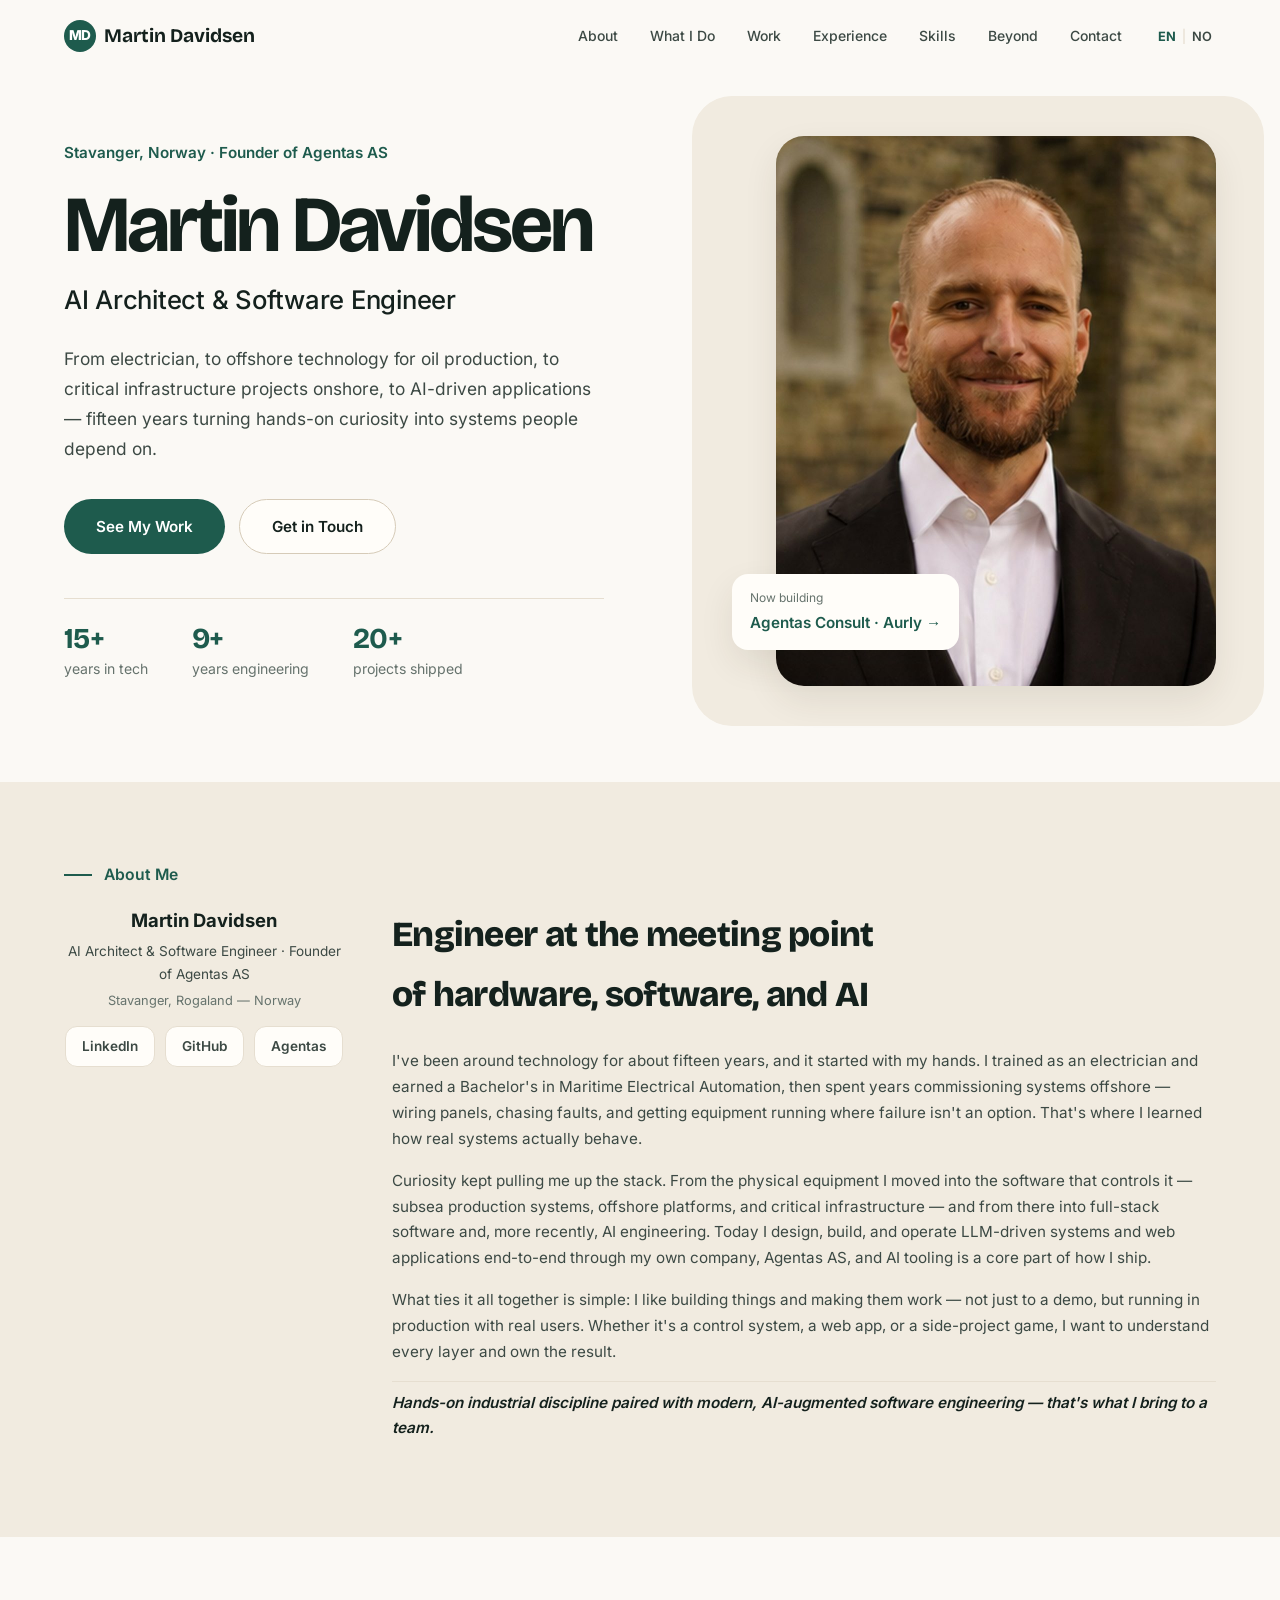
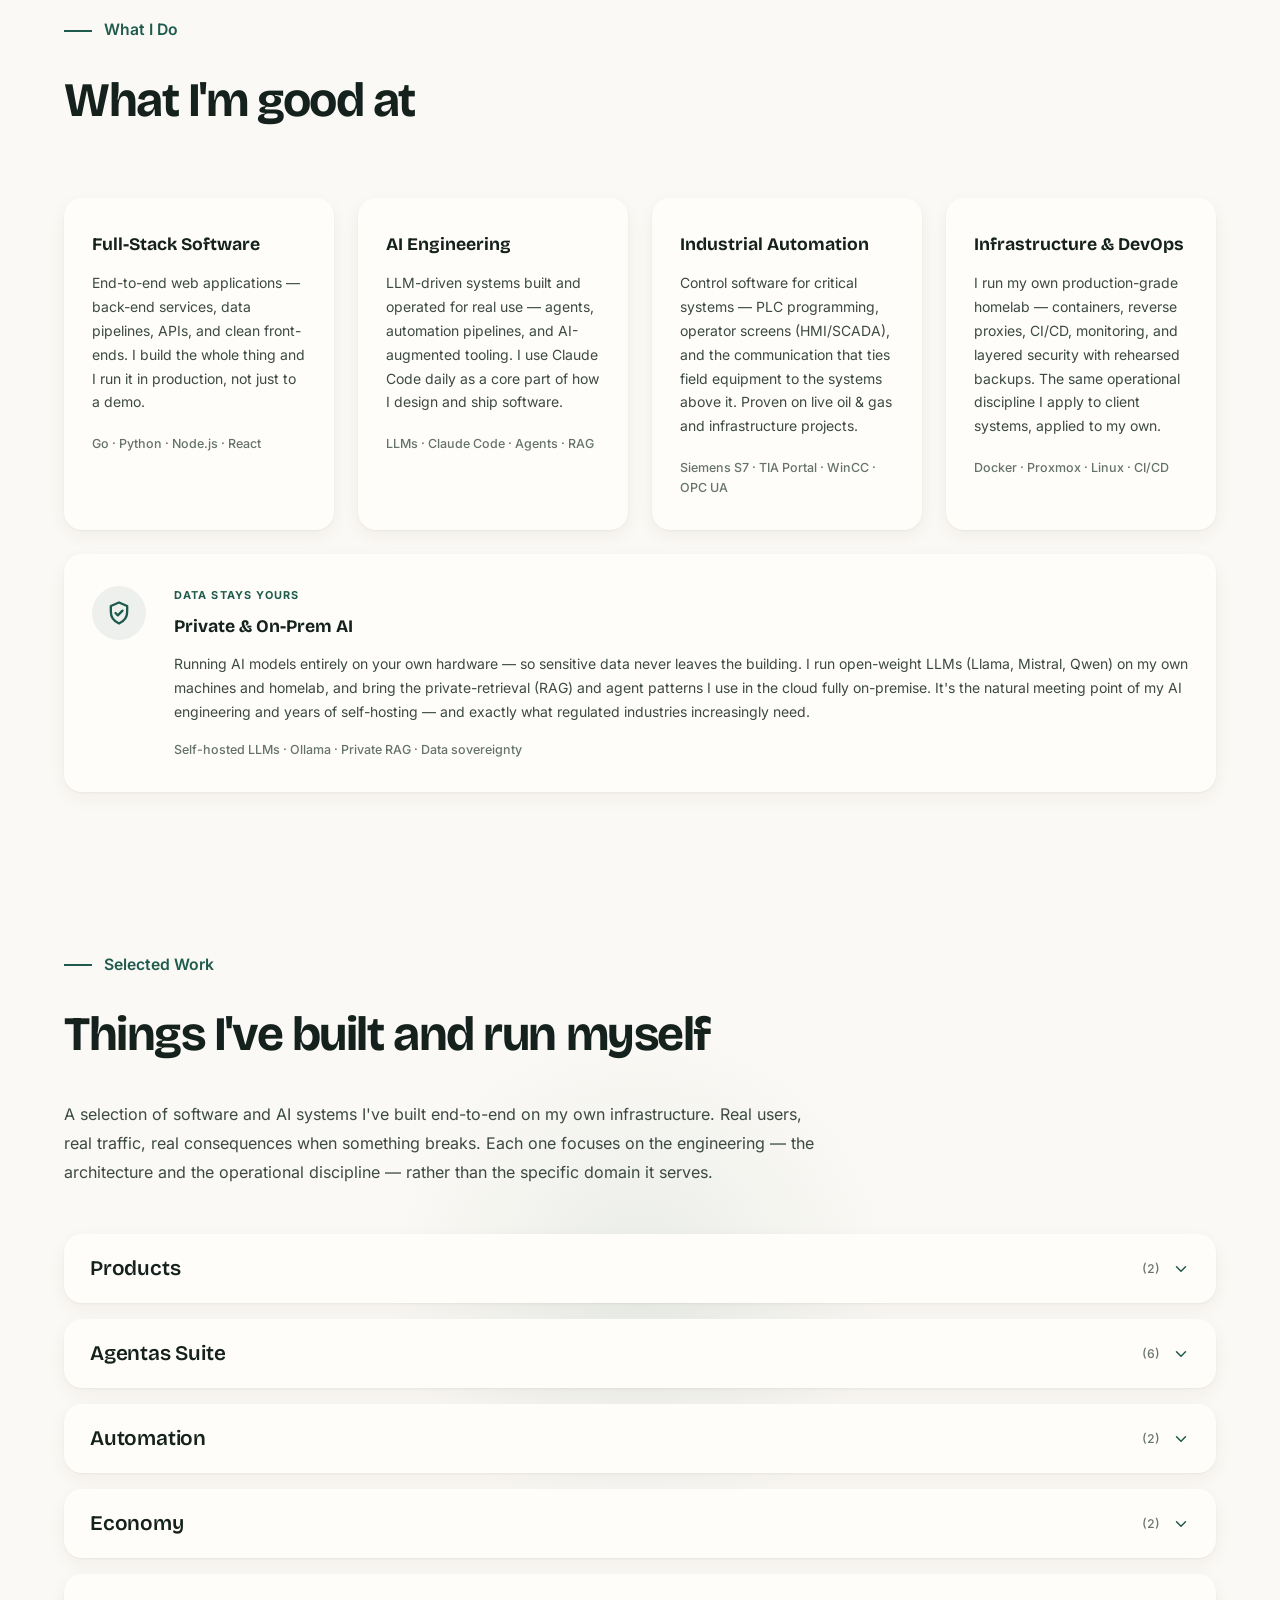
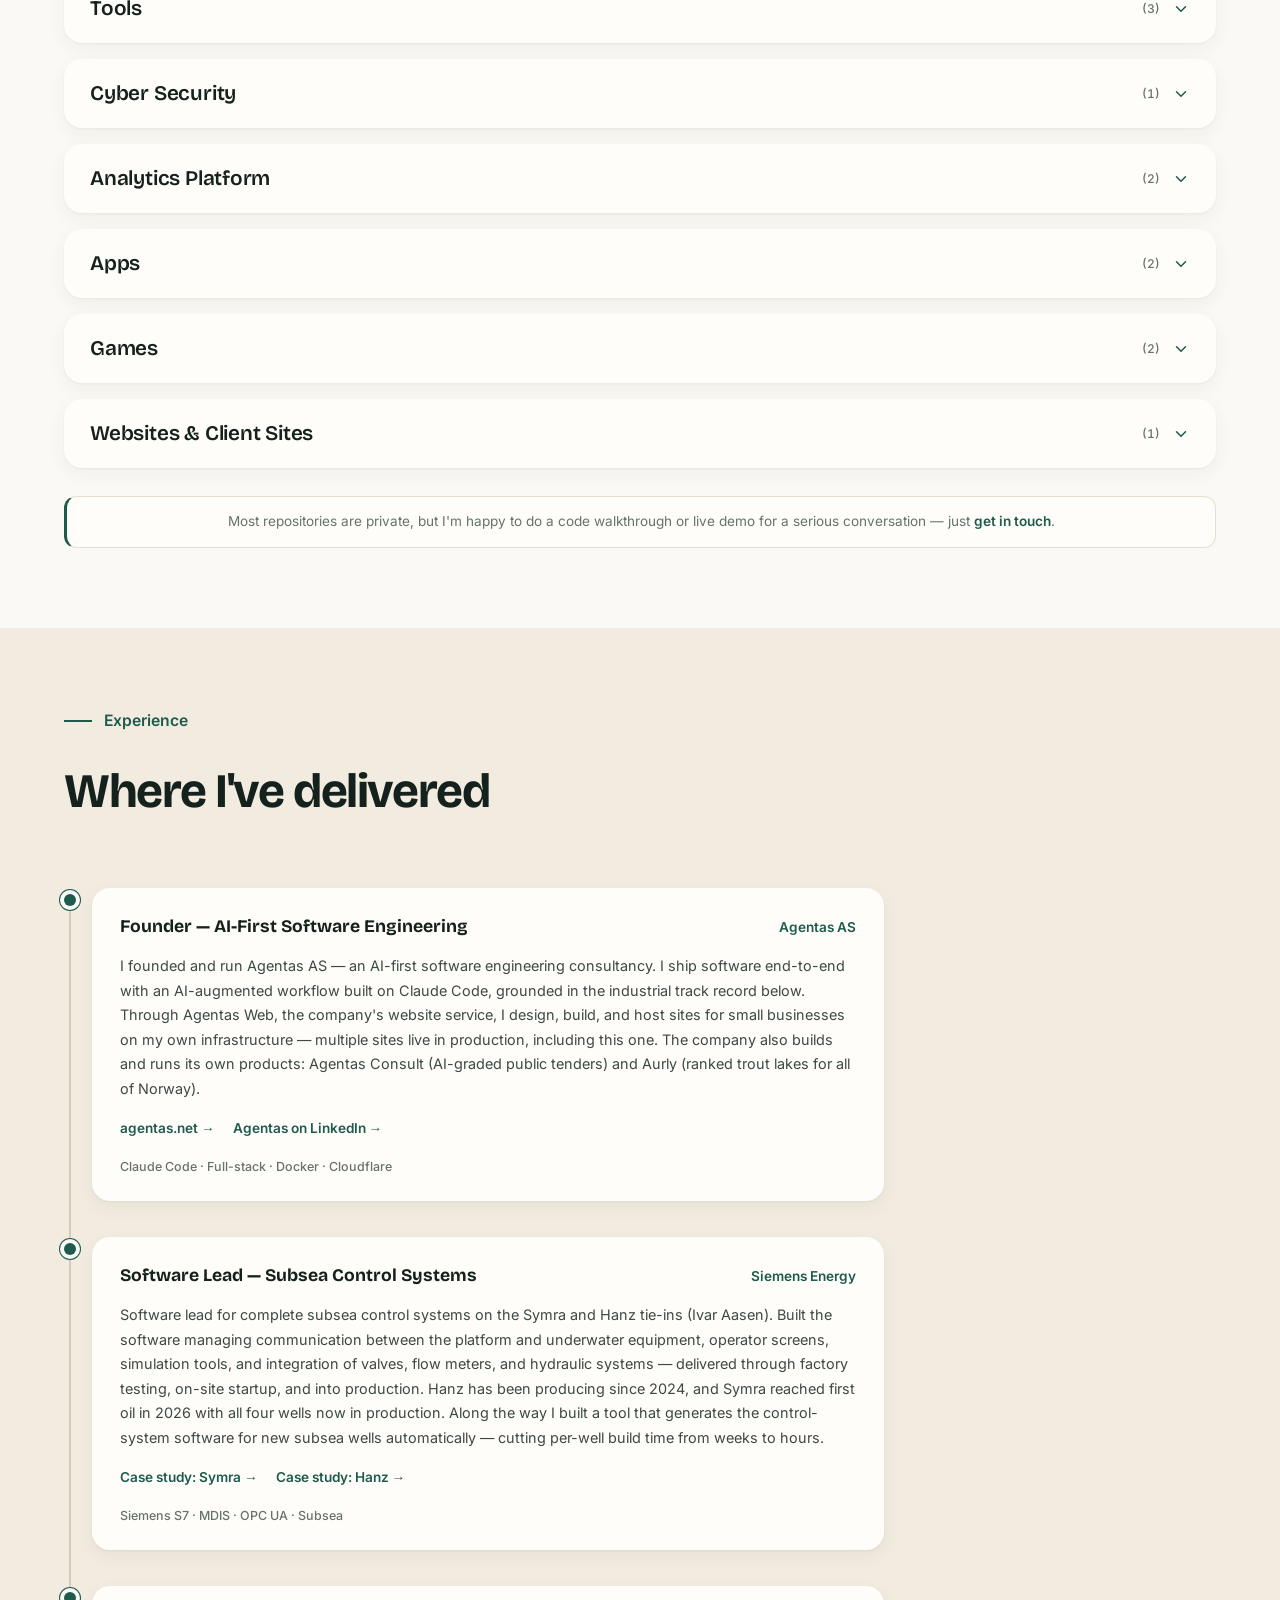
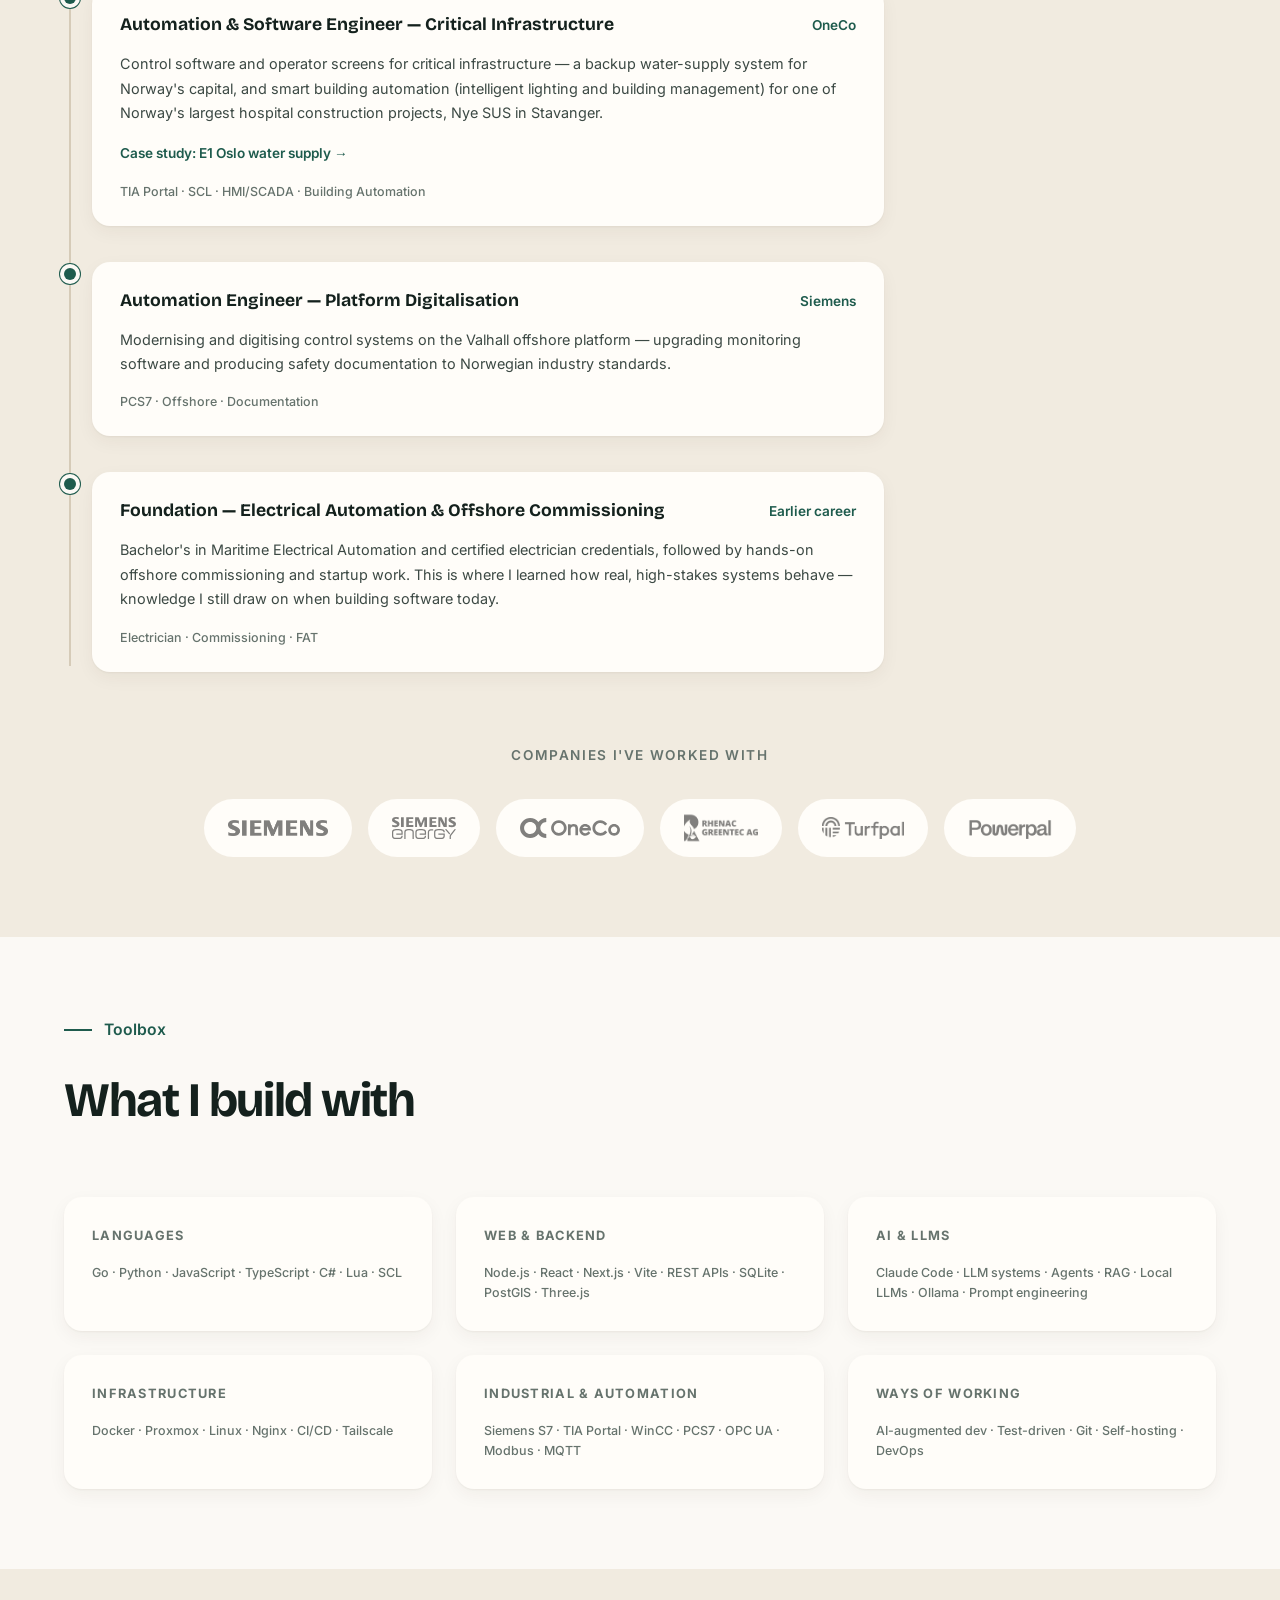
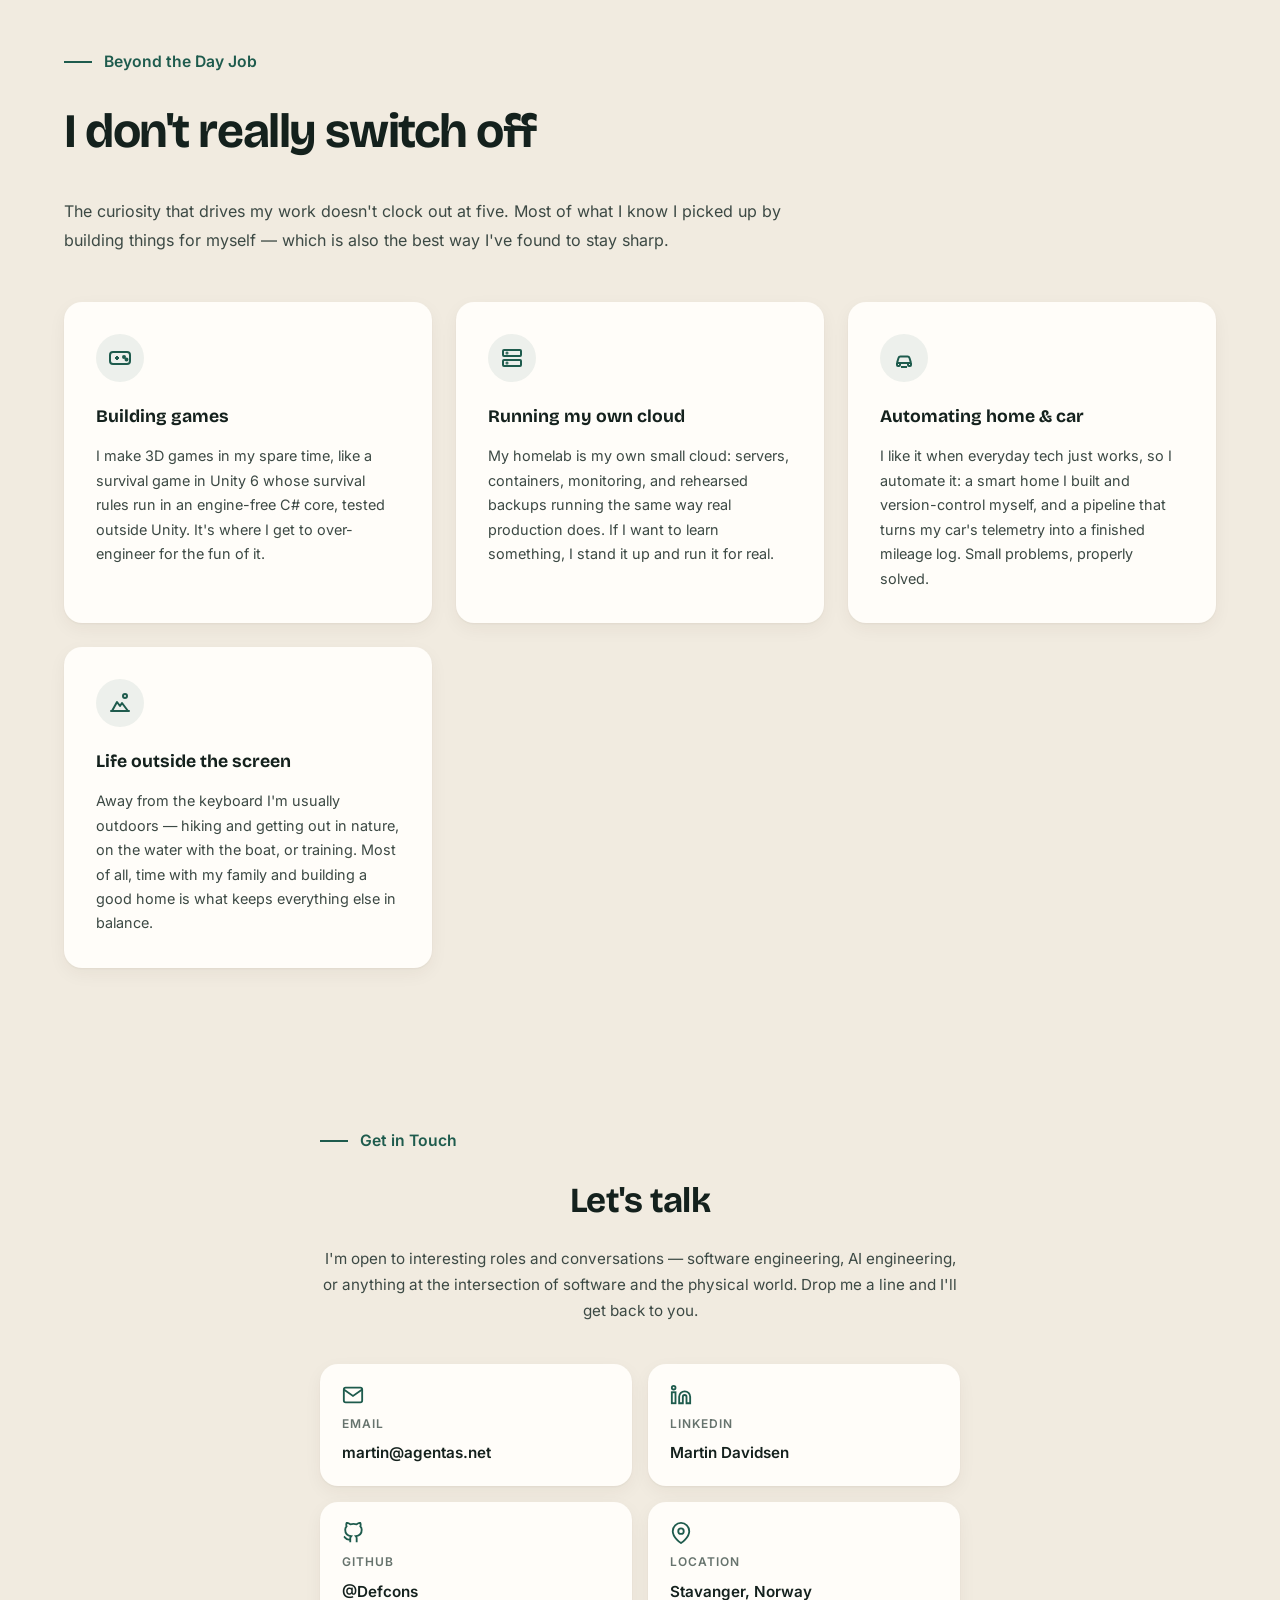
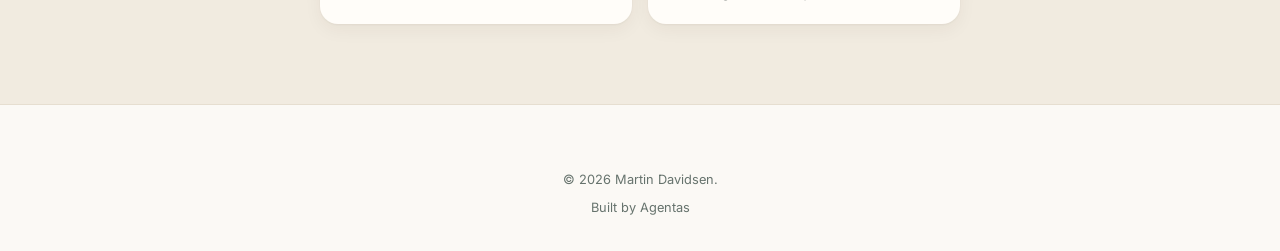
==== commit 151cebdd: "Cloud Infrastructure card: 30+ services, new diagram The infrastructure card drops "private" and cou" ====
--- a/index.html
+++ b/index.html
@@ -443,14 +443,14 @@
                         <div class="ai-section-inner">
                             <div class="ai-grid">
                 <div class="ai-card ai-card--modal" role="button" tabindex="0"
-                     data-shot="images/private-cloud.webp?v=1" data-private="1"
+                     data-shot="images/private-cloud.webp?v=2" data-private="1"
                      data-link="https://agentas.net/projects/private-cloud/" data-link-label="agentas.net/projects/private-cloud">
                     <span class="ai-badge" data-en="Private" data-no="Privat">Private</span>
                     <div class="ai-card-icon">
                         <svg aria-hidden="true" viewBox="0 0 24 24" fill="none" stroke="currentColor" stroke-width="2"><rect x="3" y="4" width="18" height="6" rx="1"/><rect x="3" y="14" width="18" height="6" rx="1"/><circle cx="7" cy="7" r="0.5" fill="currentColor"/><circle cx="7" cy="17" r="0.5" fill="currentColor"/></svg>
                     </div>
-                    <h3 data-en="Private Cloud Infrastructure" data-no="Privat skyinfrastruktur">Private Cloud Infrastructure</h3>
-                    <p data-en="A multi-server environment grown over two years into a small private cloud — 15+ services across web apps, automation, monitoring, and home systems. Standardised deployment pipeline, layered defence-in-depth security, three-tier backups with rehearsed recovery, and a living architecture reference kept like a runbook." data-no="Et multi-server-miljø utviklet over to år til en liten privat sky — 15+ tjenester på tvers av webapper, automatisering, overvåking og hjemmesystemer. Standardisert utrullingspipeline, lagdelt defence-in-depth-sikkerhet, tre-lags backup med øvd gjenoppretting, og en levende arkitekturreferanse holdt som en runbook.">A multi-server environment grown over two years into a small private cloud — 15+ services across web apps, automation, monitoring, and home systems. Standardised deployment pipeline, layered defence-in-depth security, three-tier backups with rehearsed recovery, and a living architecture reference kept like a runbook.</p>
+                    <h3 data-en="Cloud Infrastructure" data-no="Sky-infrastruktur">Cloud Infrastructure</h3>
+                    <p data-en="A multi-server environment grown over two years into my own small cloud infrastructure, with 30+ services across web apps, automation, monitoring, and home systems. Standardised deployment pipeline, layered defence-in-depth security, three-tier backups with rehearsed recovery, and a living architecture reference kept like a runbook." data-no="Et multi-server-miljø utviklet over to år til min egen lille sky-infrastruktur med 30+ tjenester på tvers av webapper, automatisering, overvåking og hjemmesystemer. Standardisert utrullingspipeline, lagdelt defence-in-depth-sikkerhet, tre-lags backup med øvd gjenoppretting, og en levende arkitekturreferanse holdt som en runbook.">A multi-server environment grown over two years into my own small cloud infrastructure, with 30+ services across web apps, automation, monitoring, and home systems. Standardised deployment pipeline, layered defence-in-depth security, three-tier backups with rehearsed recovery, and a living architecture reference kept like a runbook.</p>
                     <div class="service-tags">
                         <span>Proxmox</span><span>Docker</span><span>CI/CD</span><span>Restic</span>
                     </div>
@@ -782,7 +782,7 @@
                         <svg aria-hidden="true" viewBox="0 0 24 24" fill="none" stroke="currentColor" stroke-width="2"><rect x="3" y="4" width="18" height="6" rx="1"/><rect x="3" y="14" width="18" height="6" rx="1"/><circle cx="7" cy="7" r="0.5" fill="currentColor"/><circle cx="7" cy="17" r="0.5" fill="currentColor"/></svg>
                     </div>
                     <h3 data-en="Running my own cloud" data-no="Drifter min egen sky">Running my own cloud</h3>
-                    <p data-en="My homelab is a small private cloud — servers, containers, monitoring, and rehearsed backups running the same way real production does. If I want to learn something, I stand it up and run it for real." data-no="Hjemmelabben min er en liten privat sky — servere, containere, overvåking og øvde backuper som kjører på samme måte som ekte produksjon. Vil jeg lære noe nytt, setter jeg det opp og drifter det på ordentlig.">My homelab is a small private cloud — servers, containers, monitoring, and rehearsed backups running the same way real production does. If I want to learn something, I stand it up and run it for real.</p>
+                    <p data-en="My homelab is my own small cloud: servers, containers, monitoring, and rehearsed backups running the same way real production does. If I want to learn something, I stand it up and run it for real." data-no="Hjemmelabben min er min egen lille sky: servere, containere, overvåking og øvde backuper som kjører på samme måte som ekte produksjon. Vil jeg lære noe nytt, setter jeg det opp og drifter det på ordentlig.">My homelab is my own small cloud: servers, containers, monitoring, and rehearsed backups running the same way real production does. If I want to learn something, I stand it up and run it for real.</p>
                 </div>
                 <div class="beyond-card">
                     <div class="beyond-icon">
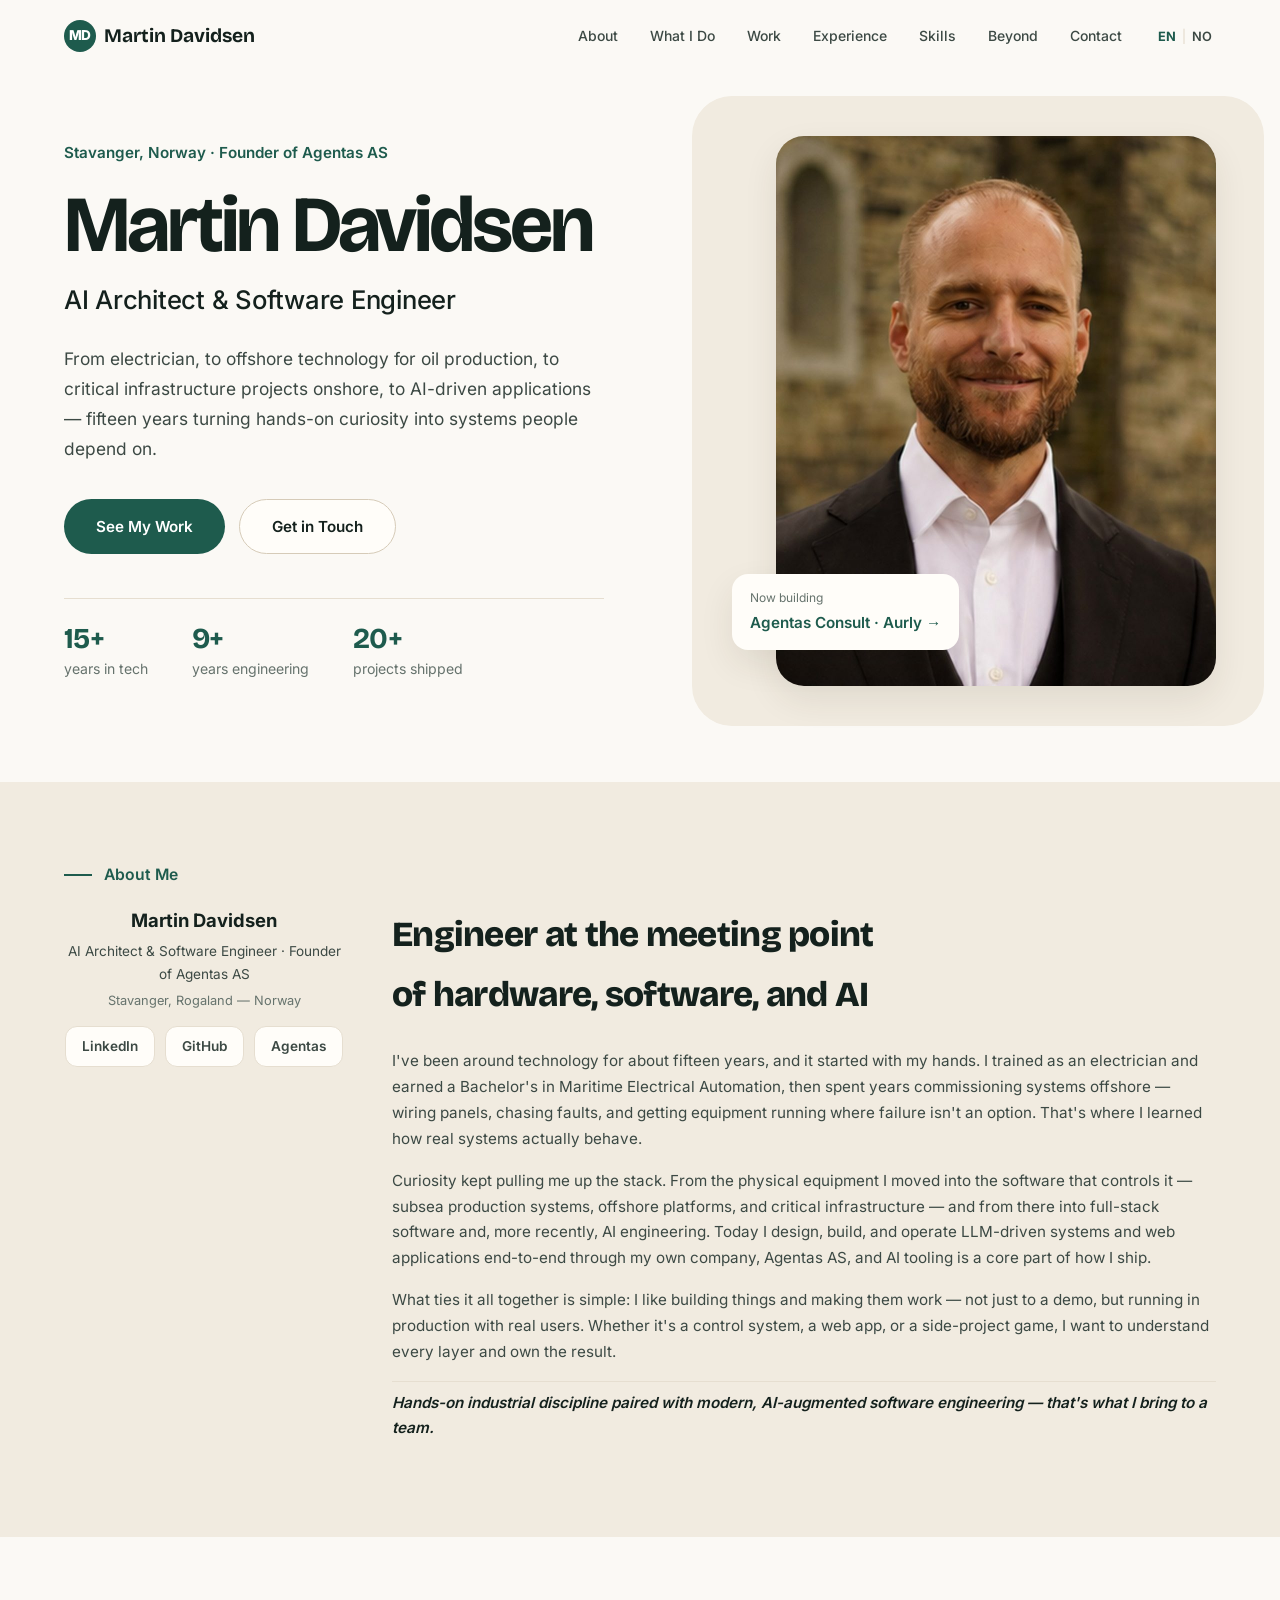
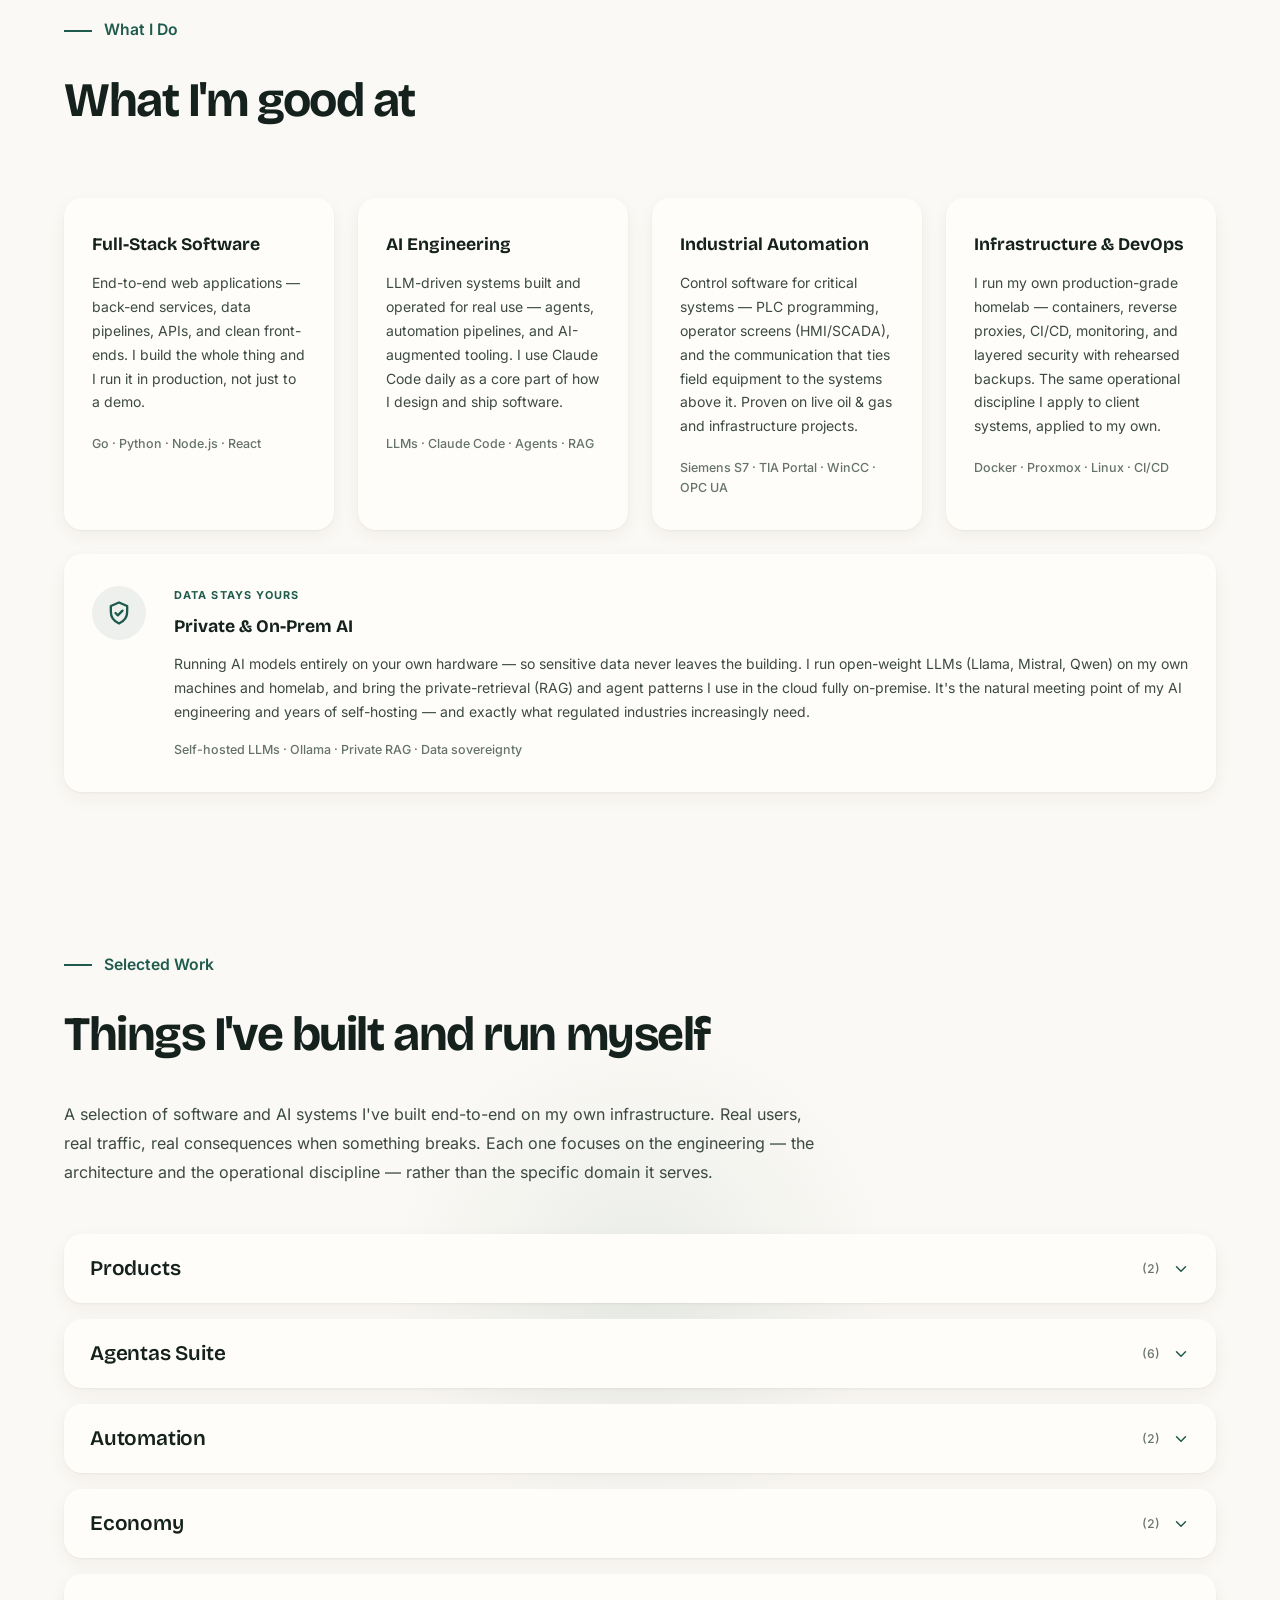
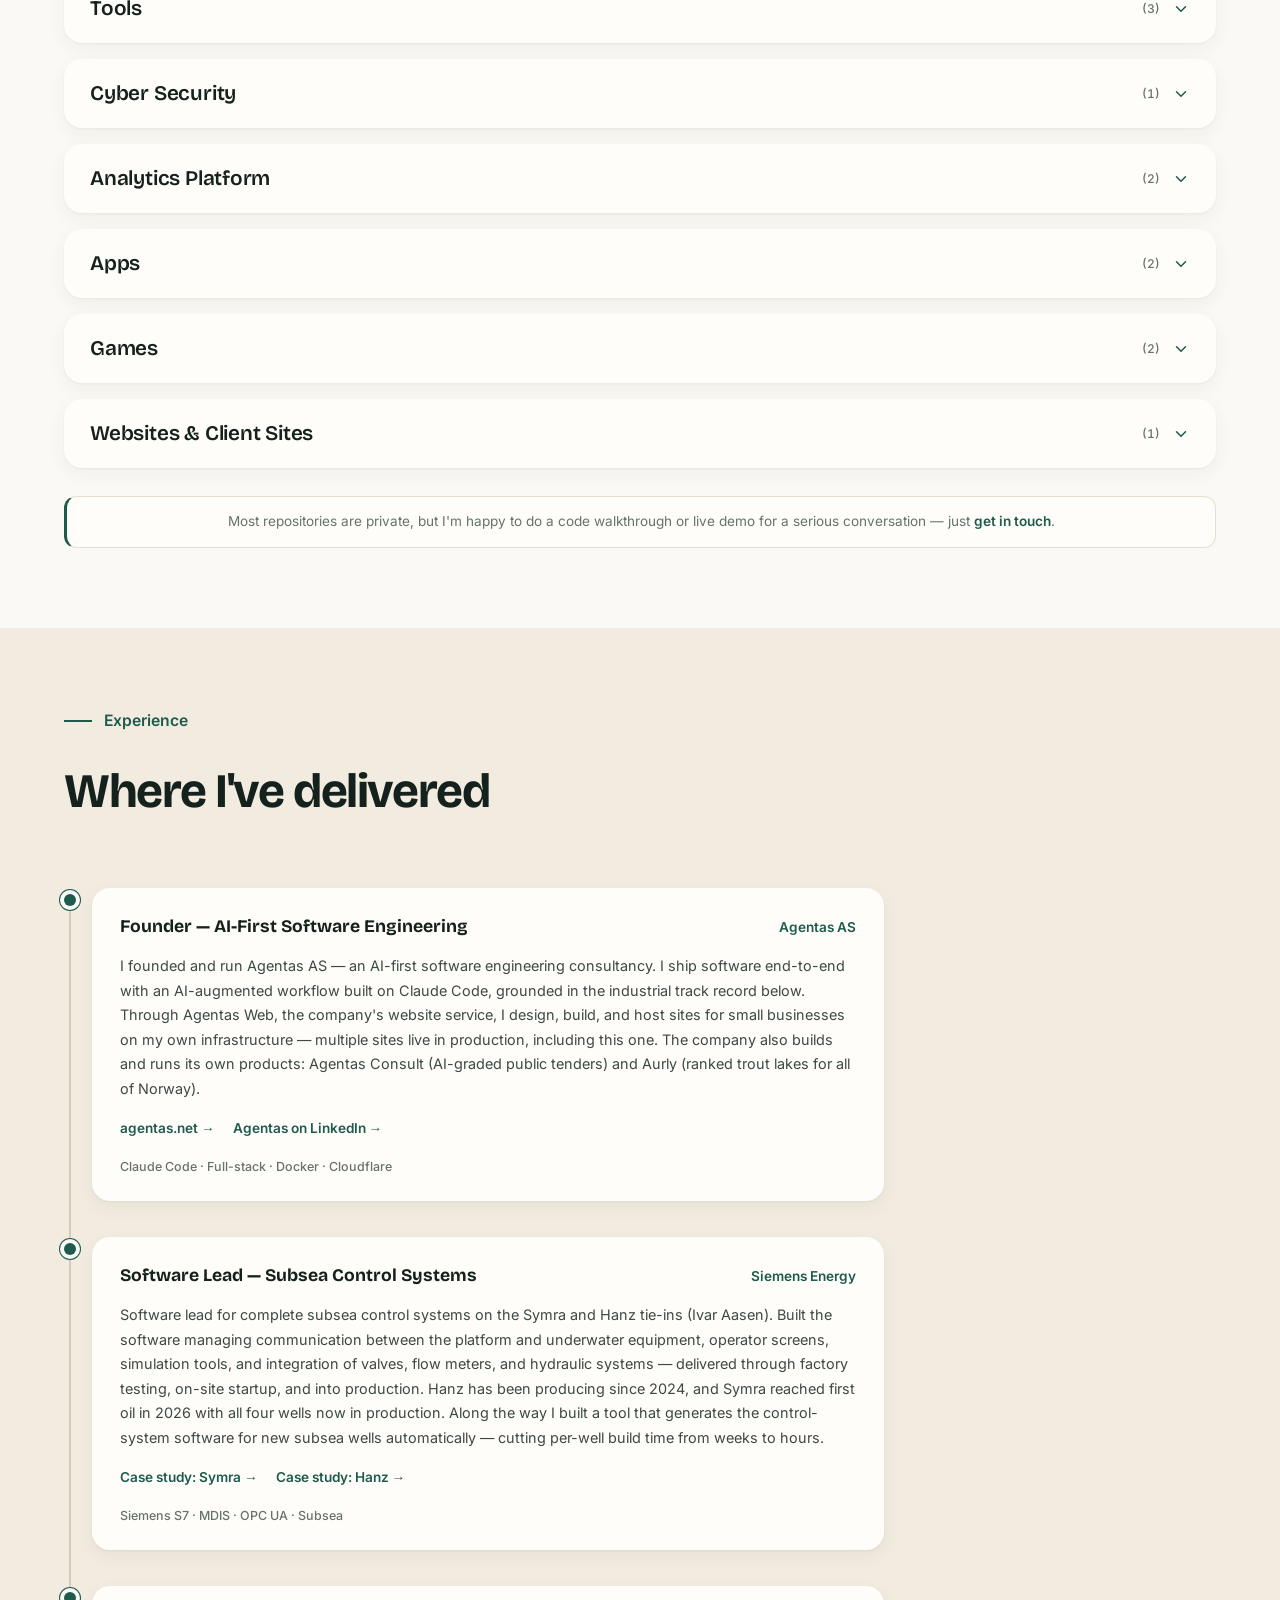
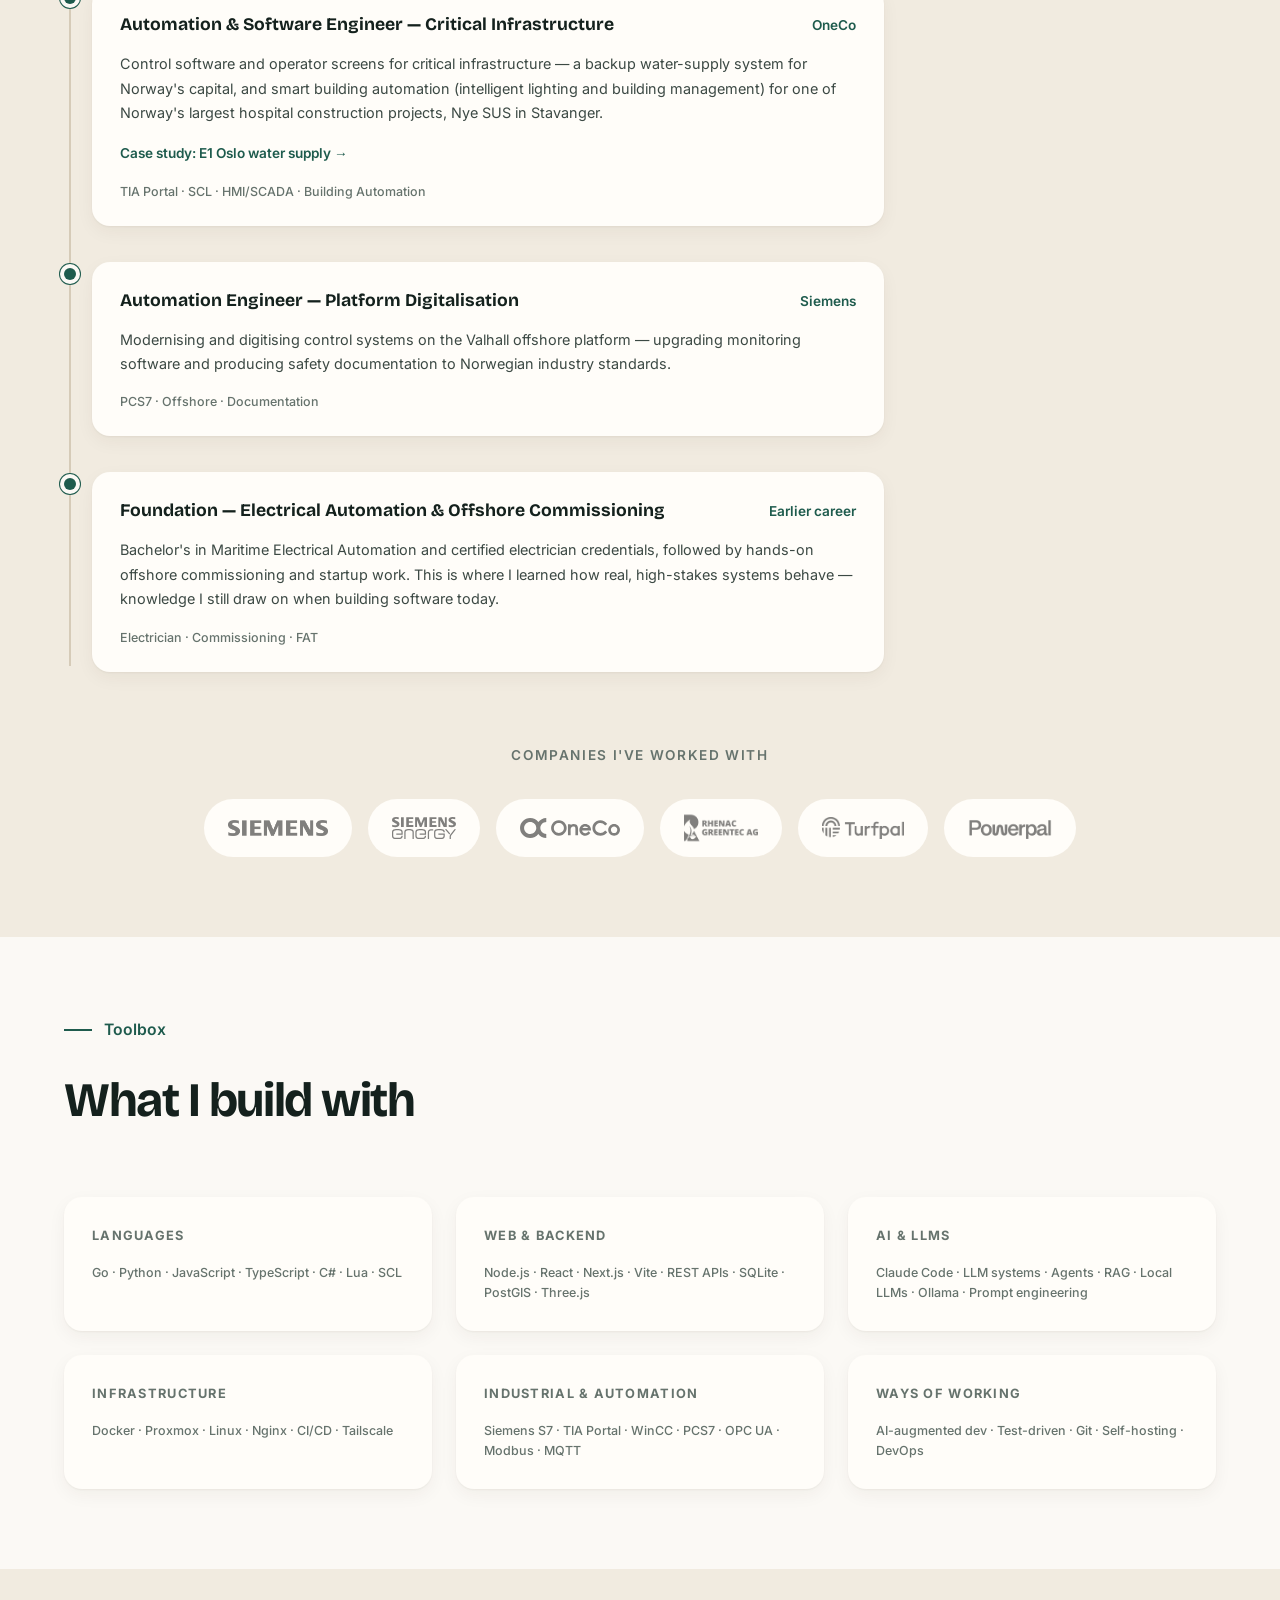
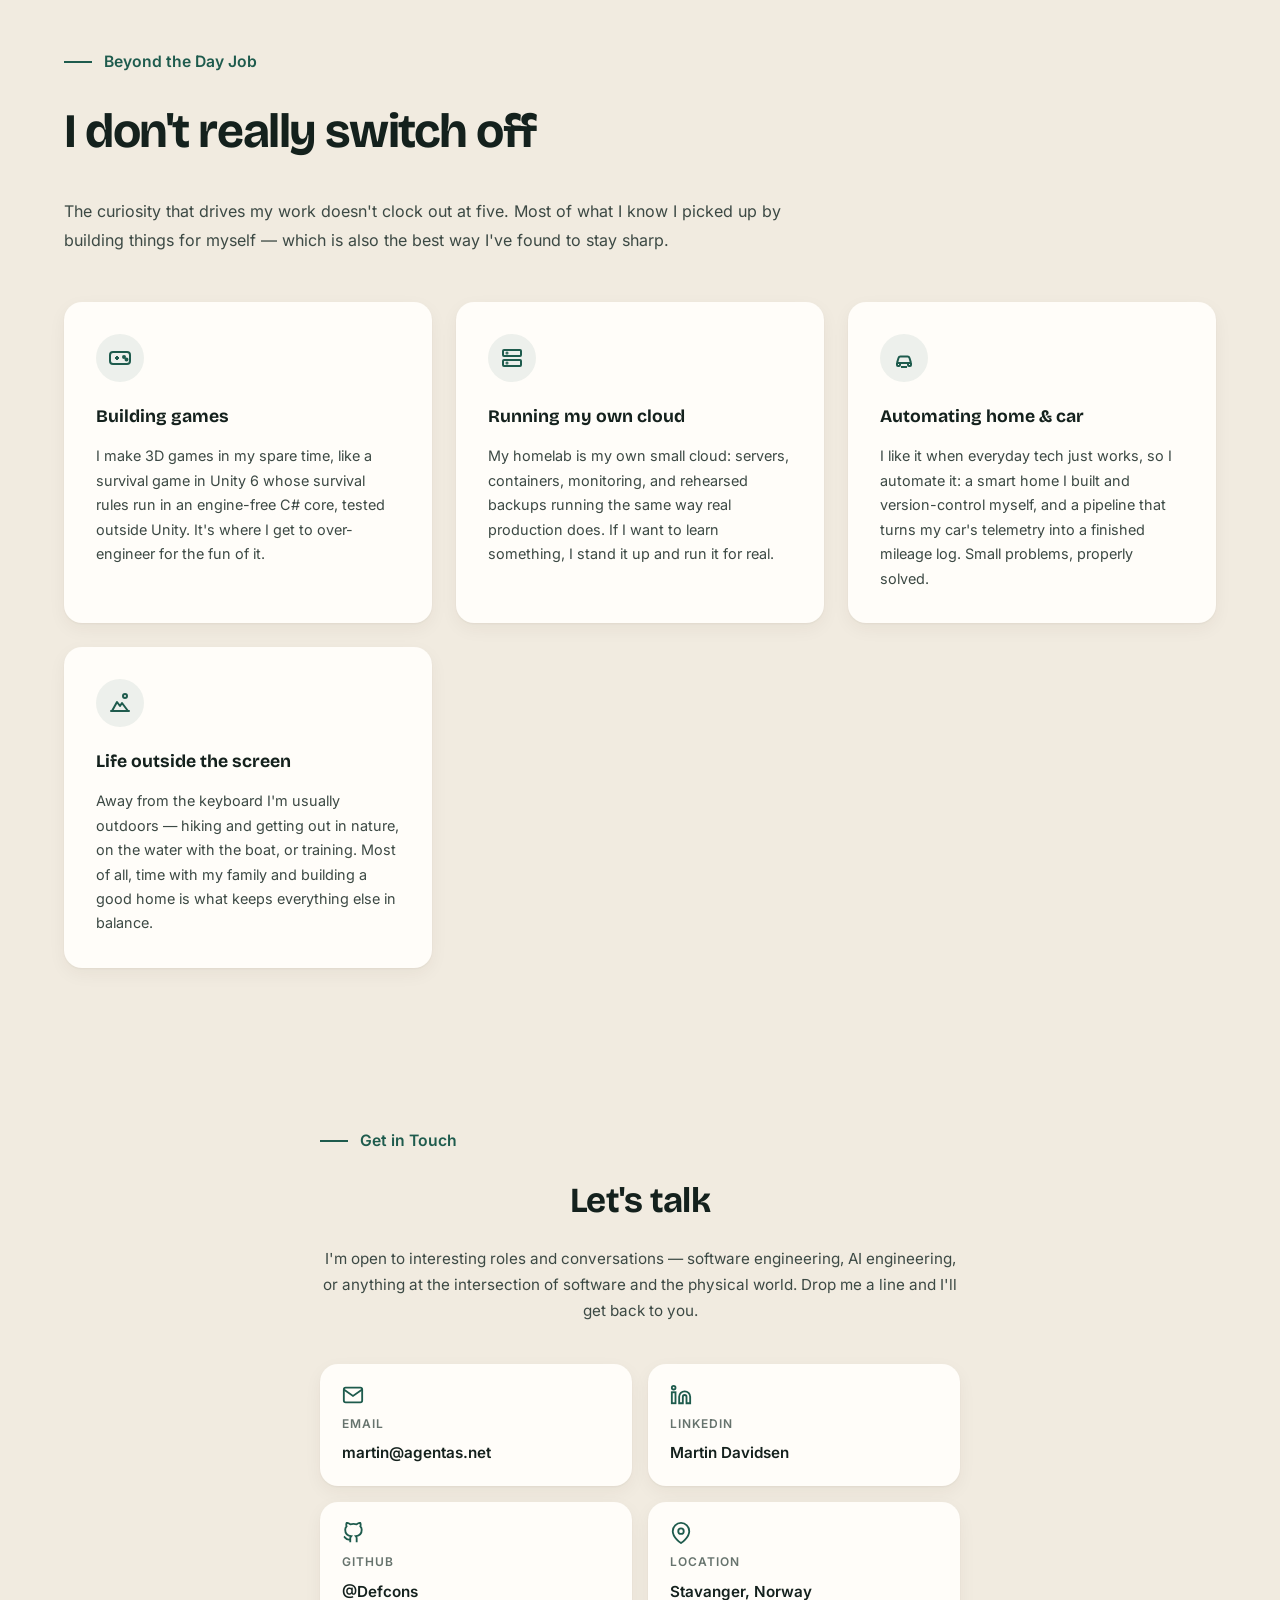
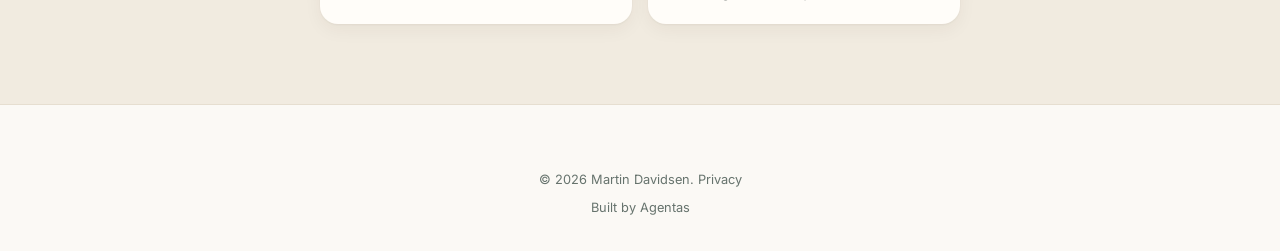
==== commit 141f6867: "Privacy page, and no access log in the container The stock nginx log format writes X-Forwarded-For, " ====
--- a/index.html
+++ b/index.html
@@ -325,14 +325,14 @@
                 <span class="ai-card-cta"><span data-en="View details" data-no="Se detaljer">View details</span> →</span>
                 </div>
                 <div class="ai-card ai-card--modal" role="button" tabindex="0"
-                     data-shot="images/smart-home-1.webp?v=1" data-private="1"
+                     data-shot="images/smart-home-1.webp?v=2" data-private="1"
                      data-link="https://agentas.net/projects/smart-home/" data-link-label="agentas.net/projects/smart-home">
                     <span class="ai-badge" data-en="Private" data-no="Privat">Private</span>
                     <div class="ai-card-icon">
                         <svg aria-hidden="true" viewBox="0 0 24 24" fill="none" stroke="currentColor" stroke-width="2"><path d="M3 11l9-8 9 8v10a1 1 0 0 1-1 1h-5v-6h-6v6H4a1 1 0 0 1-1-1V11z"/></svg>
                     </div>
                     <h3 data-en="Smart Home Automation" data-no="Smarthus-automatisering">Smart Home Automation</h3>
-                    <p data-en="A self-hosted smart home on Home Assistant with about 2,050 entities, integrating Z-Wave and Wi-Fi devices, scheduled automations, multi-room control and energy monitoring. All configuration is version-controlled and deployed through an automated pipeline, with the same engineering discipline I apply to client systems." data-no="Et selvhostet smarthus på Home Assistant med rundt 2 050 entiteter, som samler Z-Wave- og Wi-Fi-enheter, planlagte automatiseringer, styring rom for rom og energimonitorering. All konfigurasjon er versjonshåndtert og rulles ut via en automatisert pipeline, med samme ingeniørdisiplin som jeg bruker på klientsystemer.">A self-hosted smart home on Home Assistant with about 2,050 entities, integrating Z-Wave and Wi-Fi devices, scheduled automations, multi-room control and energy monitoring. All configuration is version-controlled and deployed through an automated pipeline, with the same engineering discipline I apply to client systems.</p>
+                    <p data-en="A self-hosted smart home on Home Assistant with about 2,050 entities, integrating Z-Wave, Zigbee, Bluetooth and Wi-Fi devices, scheduled automations, multi-room control and energy monitoring. All configuration is version-controlled and deployed through an automated pipeline, with the same engineering discipline I apply to client systems." data-no="Et selvhostet smarthus på Home Assistant med rundt 2 050 entiteter, som samler Z-Wave-, Zigbee-, Bluetooth- og Wi-Fi-enheter, planlagte automatiseringer, styring rom for rom og energimonitorering. All konfigurasjon er versjonshåndtert og rulles ut via en automatisert pipeline, med samme ingeniørdisiplin som jeg bruker på klientsystemer.">A self-hosted smart home on Home Assistant with about 2,050 entities, integrating Z-Wave, Zigbee, Bluetooth and Wi-Fi devices, scheduled automations, multi-room control and energy monitoring. All configuration is version-controlled and deployed through an automated pipeline, with the same engineering discipline I apply to client systems.</p>
                     <span class="ai-card-cta"><span data-en="View details" data-no="Se detaljer">View details</span> →</span>
                 </div>
                             </div>
@@ -560,7 +560,7 @@
                         <svg aria-hidden="true" viewBox="0 0 24 24" fill="none" stroke="currentColor" stroke-width="2" stroke-linecap="round" stroke-linejoin="round"><polyline points="14.5 17.5 3 6 3 3 6 3 17.5 14.5"/><line x1="13" y1="19" x2="19" y2="13"/><line x1="16" y1="16" x2="20" y2="20"/><line x1="19" y1="21" x2="21" y2="19"/></svg>
                     </div>
                     <h3 data-en="Dreadmark: Isometric Action-RPG" data-no="Dreadmark: Isometrisk action-RPG">Dreadmark: Isometric Action-RPG</h3>
-                    <p data-en="A top-down isometric action-RPG built from scratch in Unity 6. An AI coding agent writes and tests the code, a human designer sets the direction and judges every build, and bots that play the game check each release. A free demo opens on Steam on 19 October 2026." data-no="Et isometrisk action-RPG sett ovenfra, bygget fra bunnen av i Unity 6. En AI-kodeagent skriver og tester koden, en menneskelig designer staker ut kursen og vurderer hvert bygg, og boter som spiller spillet, kontrollerer hver utgivelse. En gratis demo åpner på Steam 19. oktober 2026.">A top-down isometric action-RPG built from scratch in Unity 6. An AI coding agent writes and tests the code, a human designer sets the direction and judges every build, and bots that play the game check each release. A free demo opens on Steam on 19 October 2026.</p>
+                    <p data-en="A top-down isometric action-RPG built from scratch in Unity 6. An AI coding agent writes and tests the code, a human designer sets the direction and judges every build, and bots that play the game check each release. A free demo is out on Steam." data-no="Et isometrisk action-RPG sett ovenfra, bygget fra bunnen av i Unity 6. En AI-kodeagent skriver og tester koden, en menneskelig designer staker ut kursen og vurderer hvert bygg, og boter som spiller spillet, kontrollerer hver utgivelse. En gratis demo er ute på Steam.">A top-down isometric action-RPG built from scratch in Unity 6. An AI coding agent writes and tests the code, a human designer sets the direction and judges every build, and bots that play the game check each release. A free demo is out on Steam.</p>
                     <div class="service-tags">
                         <span>Unity 6</span><span>C#</span><span>URP</span>
                     </div>
@@ -840,7 +840,7 @@
     <footer>
         <div class="container">
             <div class="footer-bottom footer-single">
-                <p>&copy; 2026 Martin Davidsen.</p>
+                <p>&copy; 2026 Martin Davidsen. <a href="/privacy.html" data-en="Privacy" data-no="Personvern">Privacy</a></p>
                 <p class="footer-credit"><a href="https://agentas.net/web/" target="_blank" rel="noopener" data-en="Built by Agentas" data-no="Laget av Agentas">Built by Agentas</a></p>
             </div>
         </div>
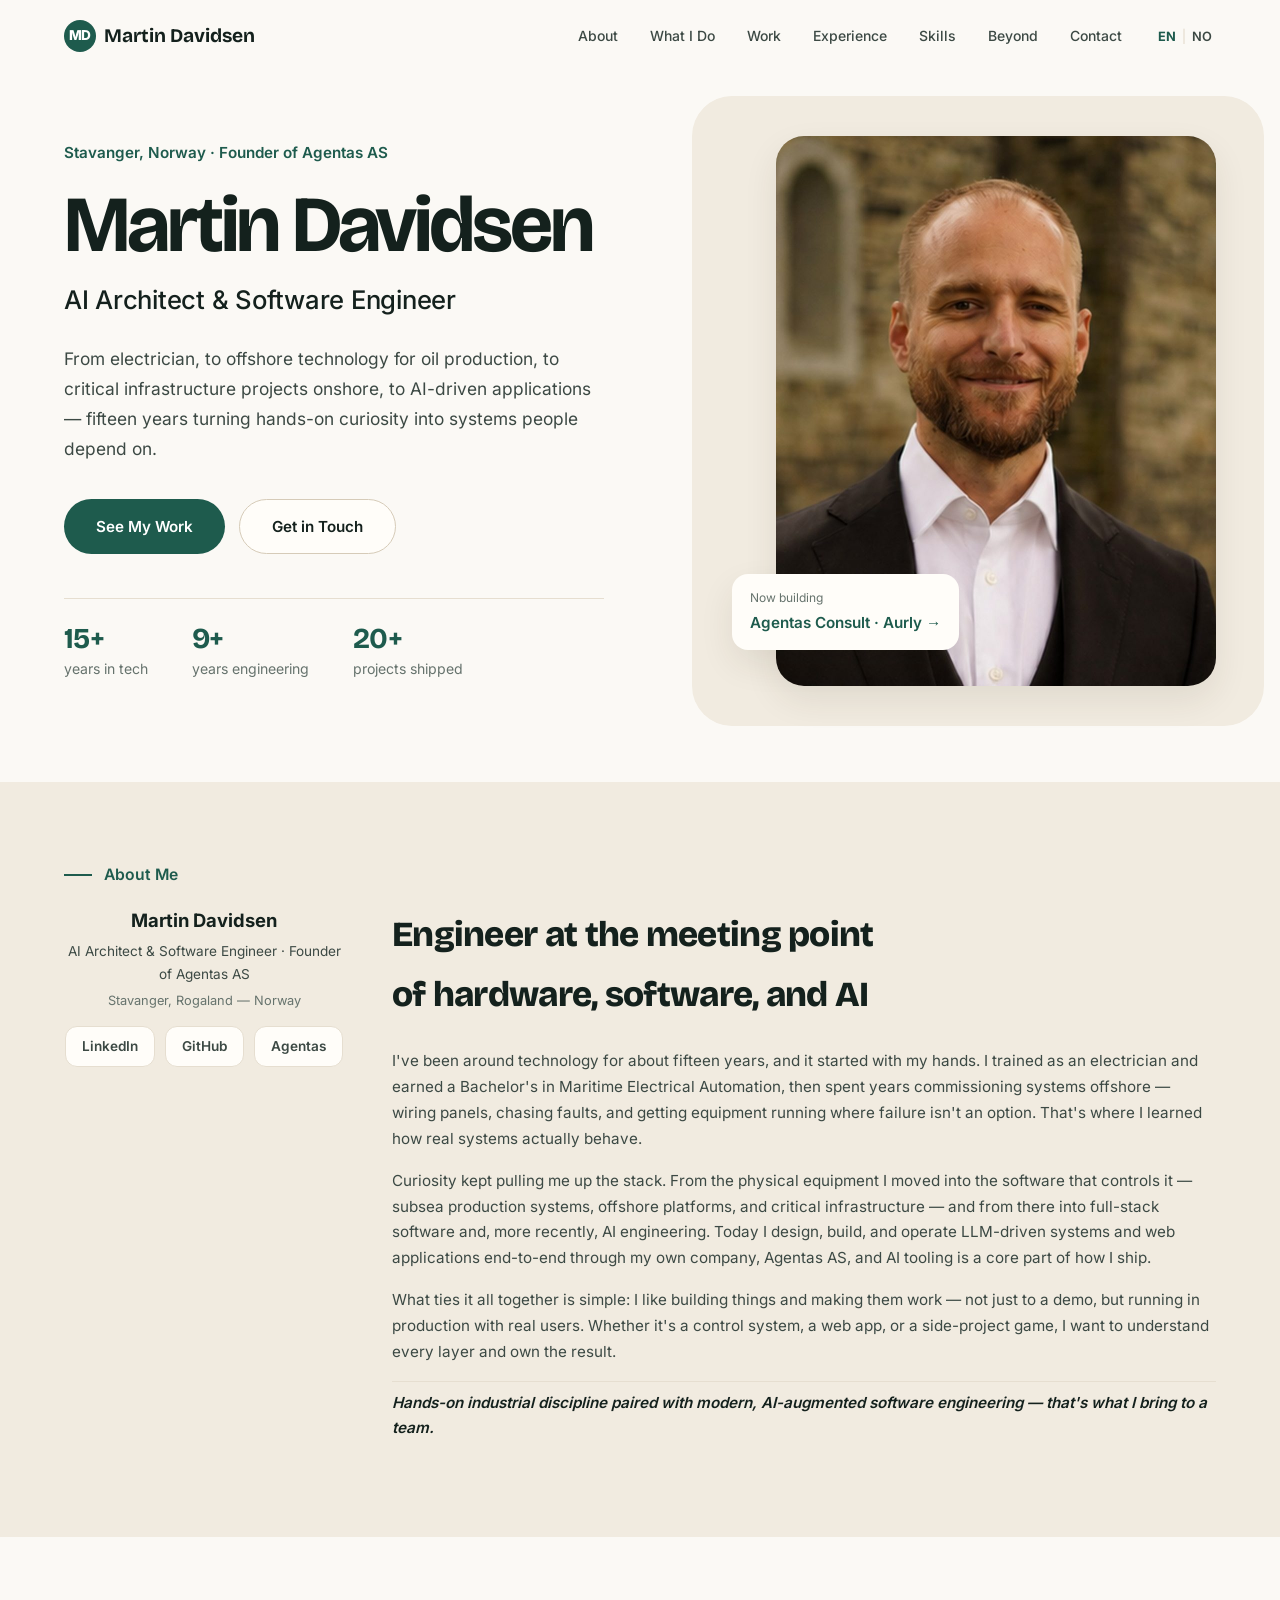
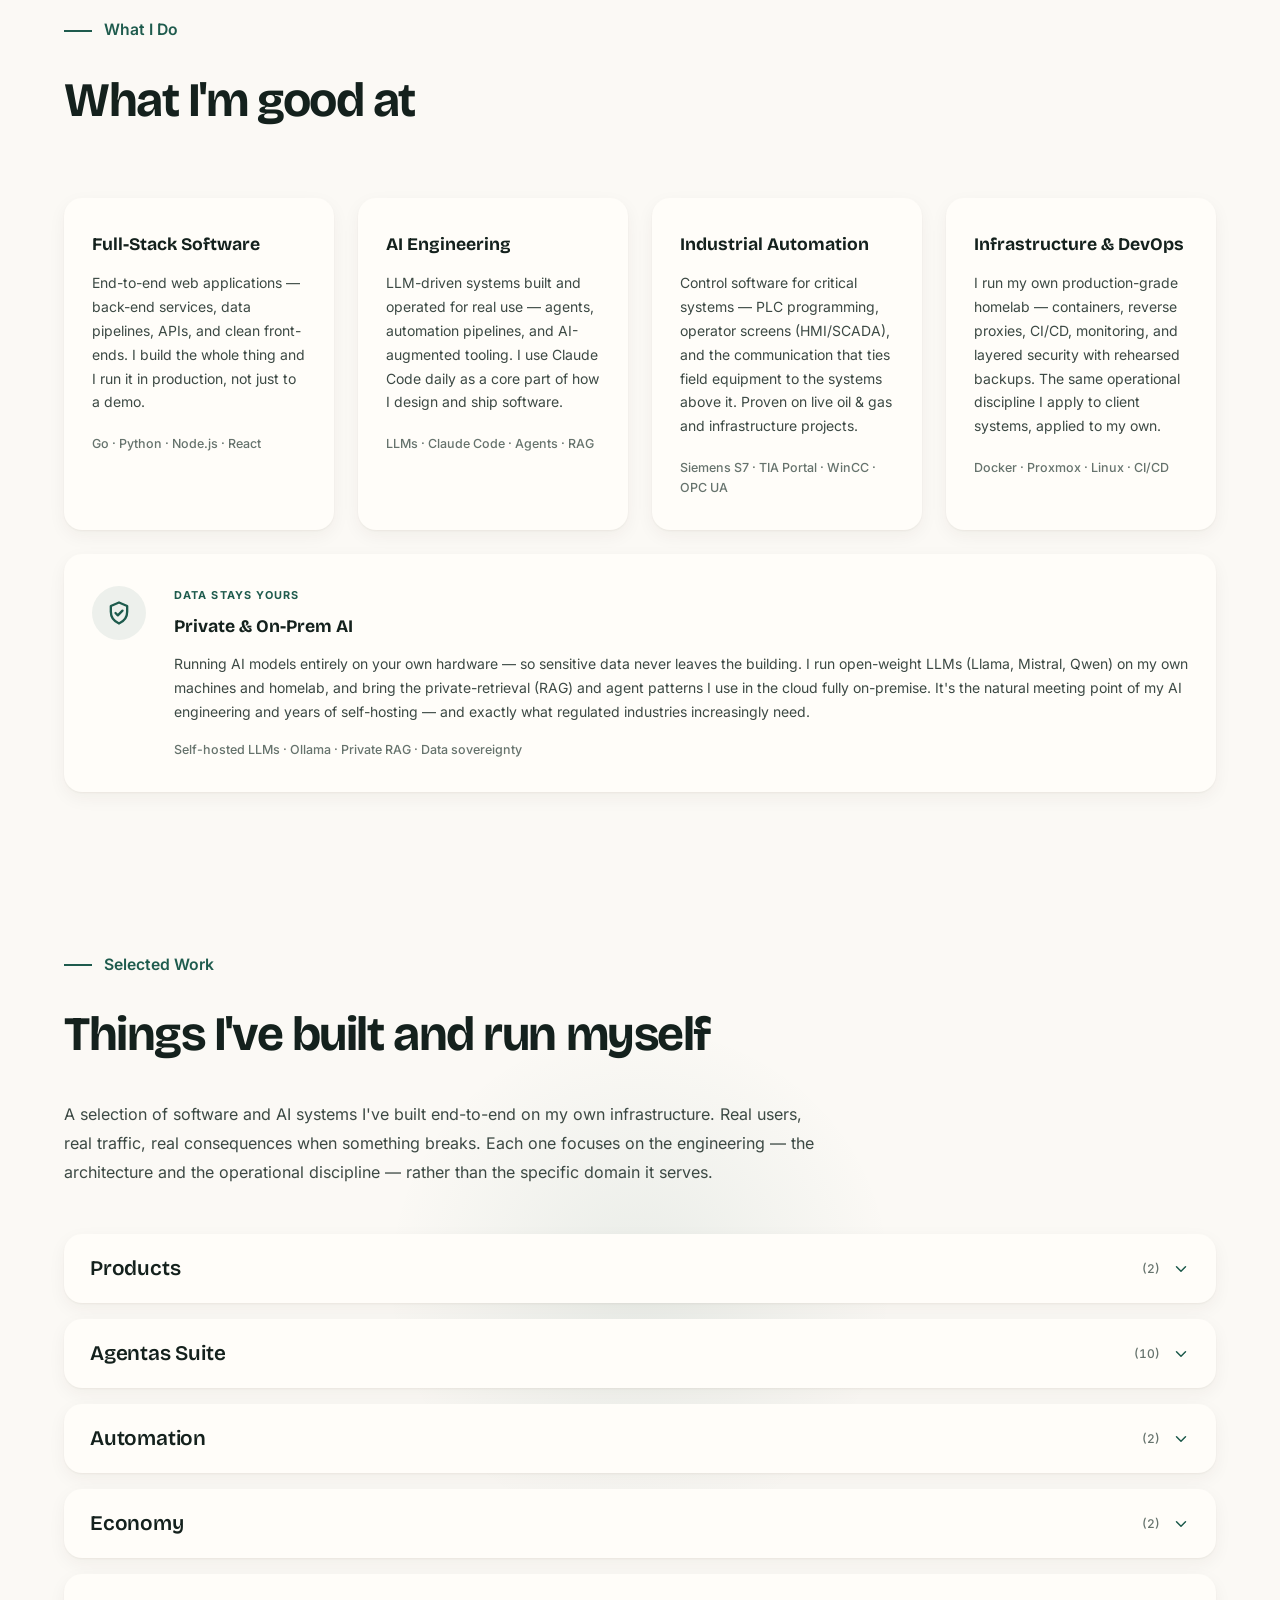
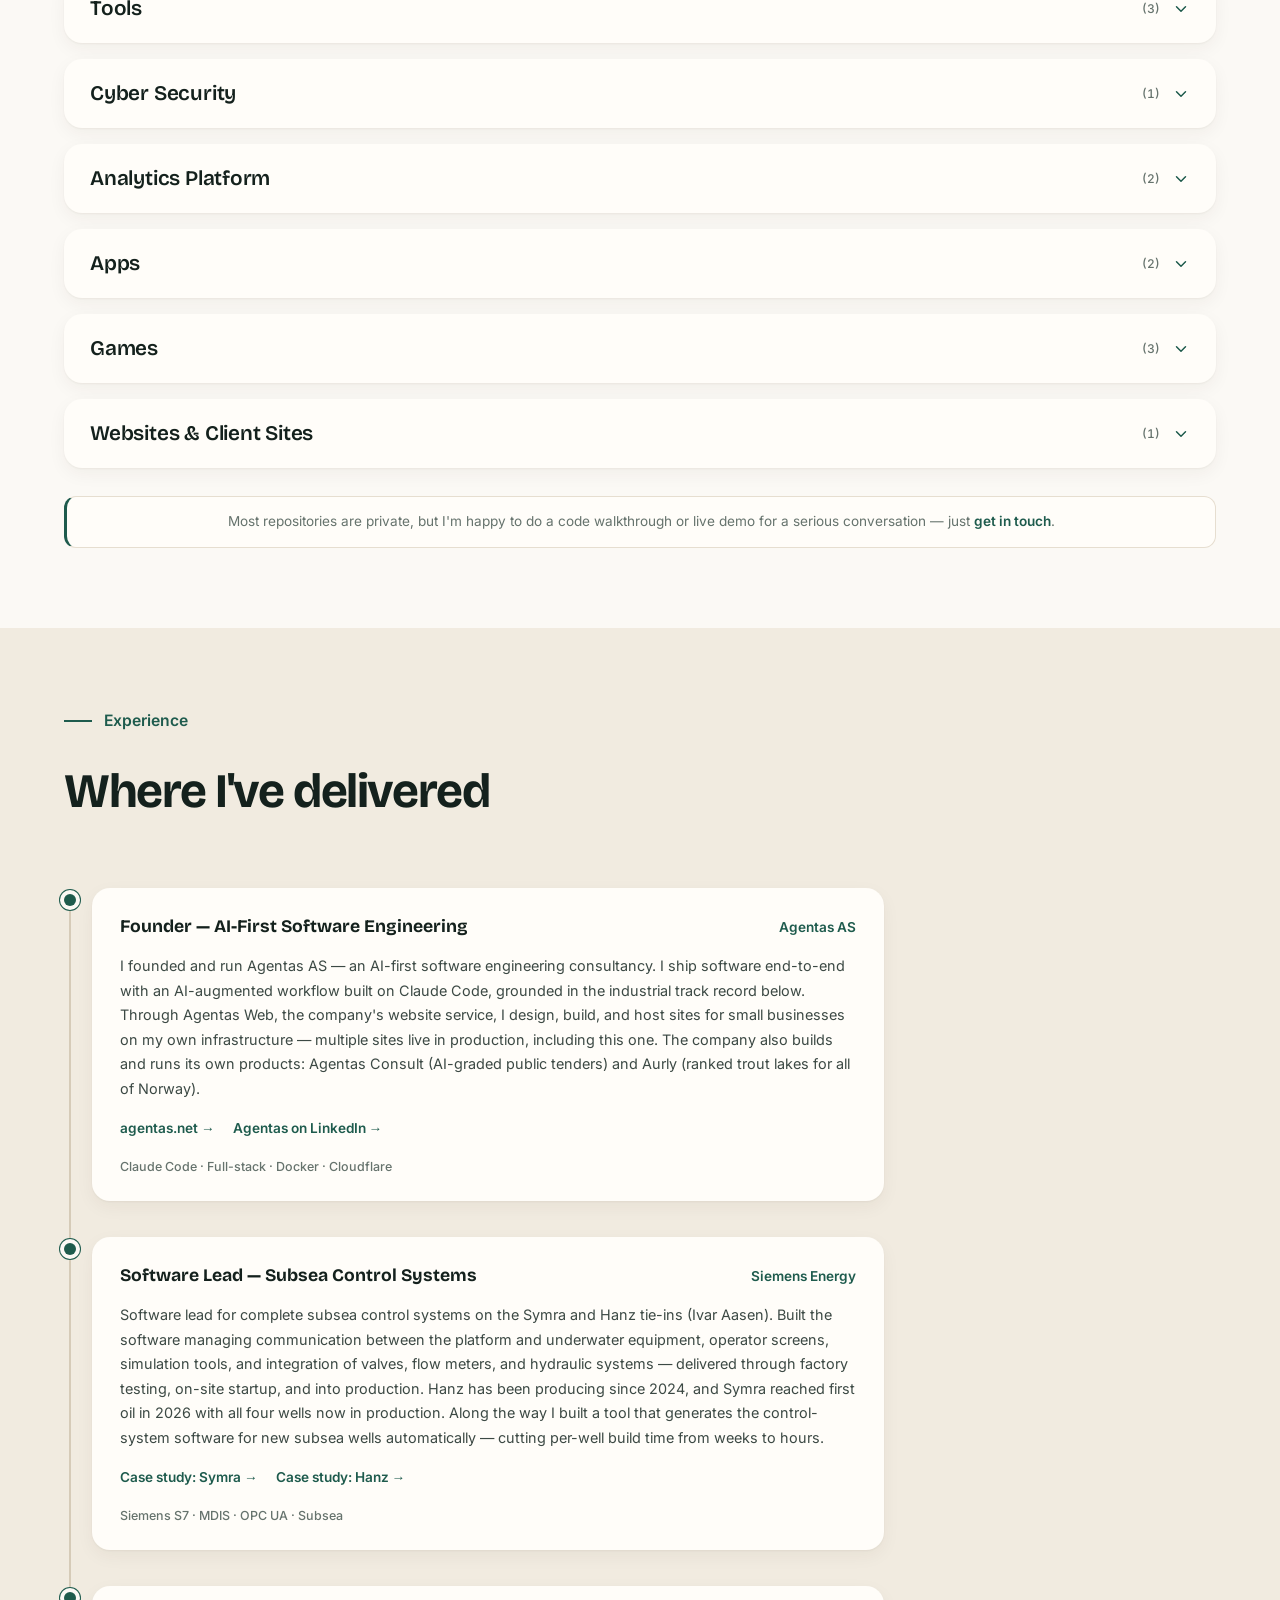
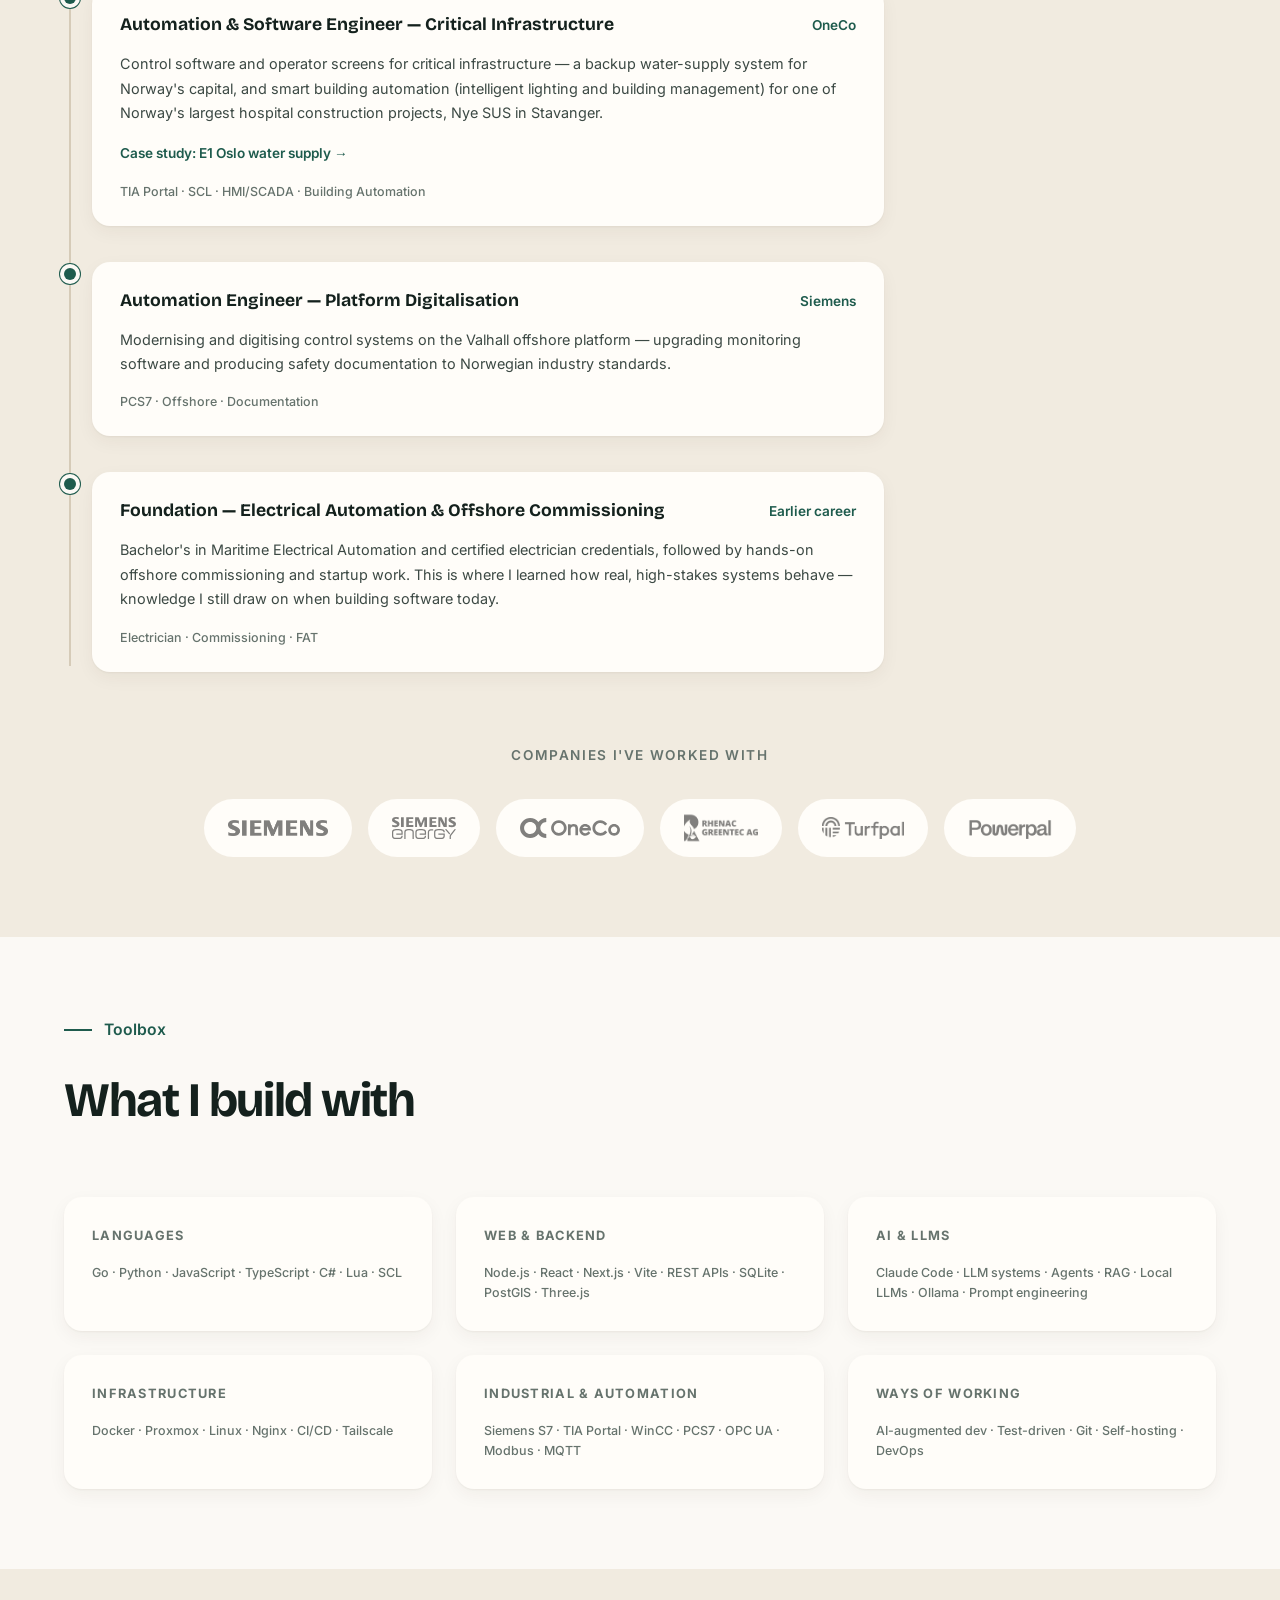
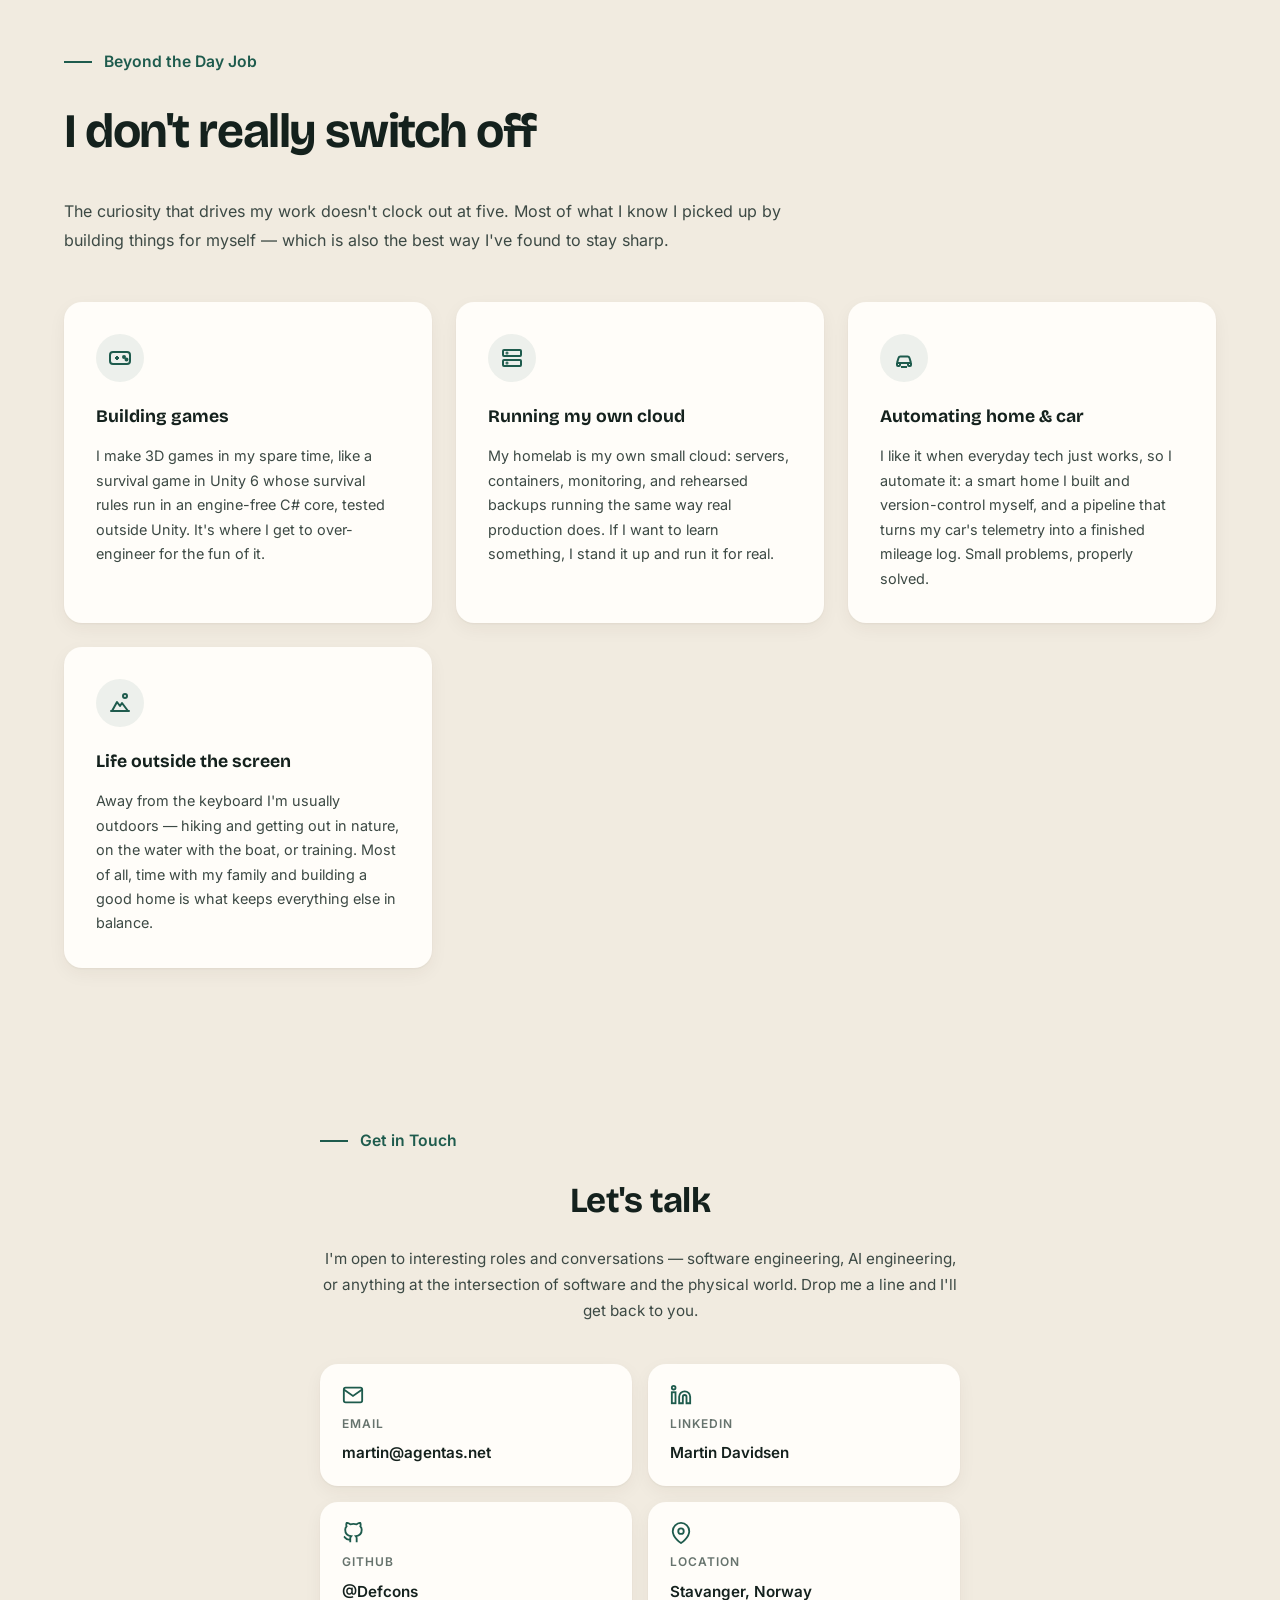
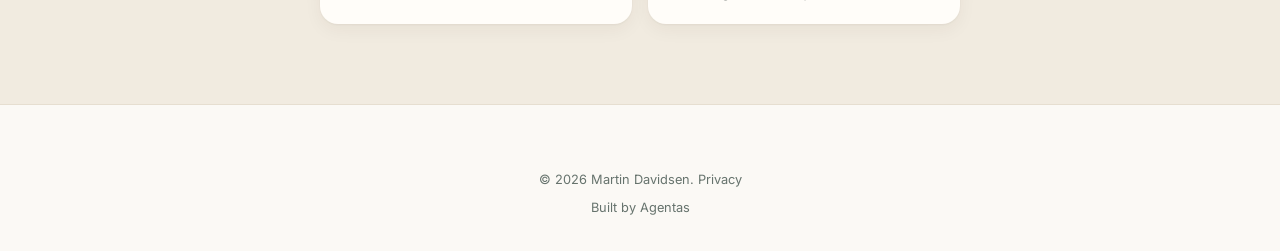
==== commit 560894a5: "Agentas Suite and the games: 19 apps and the assistant, four new cards, Frostkeeper, Vardra - The Ag" ====
--- a/index.html
+++ b/index.html
@@ -233,14 +233,14 @@
                         <div class="ai-section-inner">
                             <div class="ai-grid">
                 <div class="ai-card ai-card--modal" role="button" tabindex="0"
-                     data-shot="images/agentas-suite-1.webp?v=1" data-shot2="images/agentas-suite-2.webp?v=1" data-private="1"
+                     data-shot="images/agentas-suite-1.webp?v=2" data-shot2="images/agentas-suite-2.webp?v=2" data-private="1"
                      data-link="https://agentas.net/projects/agentas-suite/" data-link-label="agentas.net/projects/agentas-suite">
                     <span class="ai-badge" data-en="Private" data-no="Privat">Private</span>
                     <div class="ai-card-icon">
                         <svg aria-hidden="true" viewBox="0 0 24 24" fill="none" stroke="currentColor" stroke-width="2" stroke-linecap="round" stroke-linejoin="round"><rect x="3" y="3" width="7" height="7" rx="1.5"/><rect x="14" y="3" width="7" height="7" rx="1.5"/><rect x="3" y="14" width="7" height="7" rx="1.5"/><rect x="14" y="14" width="7" height="7" rx="1.5"/></svg>
                     </div>
-                    <h3 data-en="Agentas Suite: Ten Apps, One Column" data-no="Agentas Suite: ti apper, én kolonne">Agentas Suite: Ten Apps, One Column</h3>
-                    <p data-en="The ten apps my company Agentas runs on, from mail, notes and hours to files, tenders and sales, built as separate apps that look and work like one. Every app carries the same icon column with keyboard shortcuts and counts of what is waiting, and a Claude side panel works beside whichever app is open. Through Agentas I build the same kind of suite for businesses." data-no="De ti appene selskapet mitt Agentas drives med, fra e-post, notater og timer til filer, anbud og salg, bygget som egne apper som ser ut og fungerer som én. Hver app har den samme ikonkolonnen med hurtigtaster og antall ting som venter, og et sidepanel med Claude jobber ved siden av appen som er åpen. Gjennom Agentas bygger jeg samme type appsamling for bedrifter.">The ten apps my company Agentas runs on, from mail, notes and hours to files, tenders and sales, built as separate apps that look and work like one. Every app carries the same icon column with keyboard shortcuts and counts of what is waiting, and a Claude side panel works beside whichever app is open. Through Agentas I build the same kind of suite for businesses.</p>
+                    <h3 data-en="Agentas Suite: 19 Apps and an AI Assistant" data-no="Agentas Suite: 19 apper og en AI-assistent">Agentas Suite: 19 Apps and an AI Assistant</h3>
+                    <p data-en="The 19 apps my company Agentas and my everyday life run on, from mail, notes, hours and files to books, posts, sales and tenders, in one design with one app column. Over them works an AI assistant I built on Claude Code: it briefs me each weekday morning, drafts replies and posts, proposes bookkeeping entries and asks before anything goes out. Through Agentas I build the same for businesses." data-no="De 19 appene selskapet mitt Agentas og hverdagen min går på, fra e-post, notater, timer og filer til regnskap, innlegg, salg og anbud, med samme design og én felles appkolonne. Over dem jobber en AI-assistent jeg har bygget på Claude Code: den gir meg en oversikt hver hverdagsmorgen, skriver utkast til svar og innlegg, foreslår bokføringer og spør før noe går ut. Gjennom Agentas bygger jeg det samme for bedrifter.">The 19 apps my company Agentas and my everyday life run on, from mail, notes, hours and files to books, posts, sales and tenders, in one design with one app column. Over them works an AI assistant I built on Claude Code: it briefs me each weekday morning, drafts replies and posts, proposes bookkeeping entries and asks before anything goes out. Through Agentas I build the same for businesses.</p>
                     <span class="ai-card-cta"><span data-en="View details" data-no="Se detaljer">View details</span> →</span>
                 </div>
                 <div class="ai-card ai-card--modal" role="button" tabindex="0"
@@ -296,6 +296,50 @@
                     </div>
                     <h3 data-en="Agentas WebOps: Internal Ops Panel" data-no="Agentas WebOps: Internt driftspanel">Agentas WebOps: Internal Ops Panel</h3>
                     <p data-en="The internal panel that runs the website business end-to-end: client and site registry, an accounting-driven billing watch that auto-suspends non-paying sites via an nginx maintenance map, and a full leads engine with public-registry discovery, enrichment and scoring, drip outreach with hard daily caps, and a deal pipeline through to invoicing. Express + built-in node:sqlite, zero native dependencies, one process. The unglamorous machinery that makes the studio run itself." data-no="Det interne panelet som driver nettsidevirksomheten fra ende til ende: klient- og nettstedsregister, regnskapsdrevet betalingsovervåking som automatisk suspenderer ubetalte nettsteder via et nginx-vedlikeholdskart, og en komplett leads-motor med utforsking i offentlige registre, berikelse og scoring, drypputsendelse med harde dagstak og en deal-pipeline helt til fakturering. Express + innebygd node:sqlite, null native avhengigheter, én prosess. Det lite glamorøse maskineriet som får studioet til å drive seg selv.">The internal panel that runs the website business end-to-end: client and site registry, an accounting-driven billing watch that auto-suspends non-paying sites via an nginx maintenance map, and a full leads engine with public-registry discovery, enrichment and scoring, drip outreach with hard daily caps, and a deal pipeline through to invoicing. Express + built-in node:sqlite, zero native dependencies, one process. The unglamorous machinery that makes the studio run itself.</p>
+                    <span class="ai-card-cta"><span data-en="View details" data-no="Se detaljer">View details</span> →</span>
+                </div>
+                <div class="ai-card ai-card--modal" role="button" tabindex="0"
+                     data-shot="images/agentas-books-1.webp?v=1" data-shot2="images/agentas-books-2.webp?v=1" data-private="1"
+                     data-link="https://agentas.net/projects/agentas-books/" data-link-label="agentas.net/projects/agentas-books">
+                    <span class="ai-badge" data-en="Private" data-no="Privat">Private</span>
+                    <div class="ai-card-icon">
+                        <svg aria-hidden="true" viewBox="0 0 24 24" fill="none" stroke="currentColor" stroke-width="2" stroke-linecap="round" stroke-linejoin="round"><path d="M4 19.5A2.5 2.5 0 0 1 6.5 17H20"/><path d="M6.5 2H20v20H6.5A2.5 2.5 0 0 1 4 19.5v-15A2.5 2.5 0 0 1 6.5 2z"/></svg>
+                    </div>
+                    <h3 data-en="Agentas Books: The Monthly Close in Fiken" data-no="Agentas Books: månedsavslutningen i Fiken">Agentas Books: The Monthly Close in Fiken</h3>
+                    <p data-en="A locked-down service for my company's books in Fiken. It sorts every bank line against what Fiken holds, finds missing receipts and prepares a proposal for each line, with Claude suggesting and code checking every amount. Nothing is written without a passkey approval." data-no="En låst tjeneste for regnskapet til selskapet mitt i Fiken. Den sorterer hver banklinje mot det Fiken har, finner kvitteringer som mangler og lager et forslag for hver linje, der Claude foreslår og koden sjekker hvert beløp. Ingenting skrives uten godkjenning med passnøkkel.">A locked-down service for my company's books in Fiken. It sorts every bank line against what Fiken holds, finds missing receipts and prepares a proposal for each line, with Claude suggesting and code checking every amount. Nothing is written without a passkey approval.</p>
+                    <span class="ai-card-cta"><span data-en="View details" data-no="Se detaljer">View details</span> →</span>
+                </div>
+                <div class="ai-card ai-card--modal" role="button" tabindex="0"
+                     data-shot="images/agentas-social-1.webp?v=1" data-shot2="images/agentas-social-2.webp?v=1" data-private="1"
+                     data-link="https://agentas.net/projects/agentas-social/" data-link-label="agentas.net/projects/agentas-social">
+                    <span class="ai-badge" data-en="Private" data-no="Privat">Private</span>
+                    <div class="ai-card-icon">
+                        <svg aria-hidden="true" viewBox="0 0 24 24" fill="none" stroke="currentColor" stroke-width="2" stroke-linecap="round" stroke-linejoin="round"><path d="m22 2-7 20-4-9-9-4z"/><path d="M22 2 11 13"/></svg>
+                    </div>
+                    <h3 data-en="Agentas Social: AI Drafts, a Person Approves" data-no="Agentas Social: AI skriver, et menneske godkjenner">Agentas Social: AI Drafts, a Person Approves</h3>
+                    <p data-en="Claude drafts the posts for my company and my games on LinkedIn, Discord, Reddit and Steam, under rules for each channel. Each one is approved word for word with a passkey, then the app posts it at its time, or hands over a ready link where a platform needs a person." data-no="Claude skriver utkast til innleggene for selskapet og spillene mine på LinkedIn, Discord, Reddit og Steam, etter regler for hver kanal. Hvert av dem godkjennes ord for ord med passnøkkel, og så publiserer appen det til riktig tid, eller gir meg en ferdig lenke der plattformen trenger et menneske.">Claude drafts the posts for my company and my games on LinkedIn, Discord, Reddit and Steam, under rules for each channel. Each one is approved word for word with a passkey, then the app posts it at its time, or hands over a ready link where a platform needs a person.</p>
+                    <span class="ai-card-cta"><span data-en="View details" data-no="Se detaljer">View details</span> →</span>
+                </div>
+                <div class="ai-card ai-card--modal" role="button" tabindex="0"
+                     data-shot="images/expenses-1.webp?v=1" data-shot2="images/expenses-2.webp?v=1" data-private="1"
+                     data-link="https://agentas.net/projects/expenses/" data-link-label="agentas.net/projects/expenses">
+                    <span class="ai-badge" data-en="Private" data-no="Privat">Private</span>
+                    <div class="ai-card-icon">
+                        <svg aria-hidden="true" viewBox="0 0 24 24" fill="none" stroke="currentColor" stroke-width="2" stroke-linecap="round" stroke-linejoin="round"><path d="M19 7V4a1 1 0 0 0-1-1H5a2 2 0 0 0 0 4h15a1 1 0 0 1 1 1v4h-3a2 2 0 0 0 0 4h3a1 1 0 0 0 1-1v-2a1 1 0 0 0-1-1"/><path d="M3 5v14a2 2 0 0 0 2 2h15a1 1 0 0 0 1-1v-4"/></svg>
+                    </div>
+                    <h3 data-en="Expenses: Shared Household Spending" data-no="Expenses: felles utgifter i husholdningen">Expenses: Shared Household Spending</h3>
+                    <p data-en="A household expense app for two, which replaced a shared spreadsheet. Lines come in from the bank's export, AI guesses a category for each new shop and learns from every correction, and at the end of the month the app settles who owes whom." data-no="En utgiftsapp for en husholdning på to, som erstattet et delt regneark. Linjene kommer fra bankens eksport, AI gjetter en kategori for hver ny butikk og lærer av hver rettelse, og ved slutten av måneden gjør appen opp hvem som skylder hvem.">A household expense app for two, which replaced a shared spreadsheet. Lines come in from the bank's export, AI guesses a category for each new shop and learns from every correction, and at the end of the month the app settles who owes whom.</p>
+                    <span class="ai-card-cta"><span data-en="View details" data-no="Se detaljer">View details</span> →</span>
+                </div>
+                <div class="ai-card ai-card--modal" role="button" tabindex="0"
+                     data-shot="images/gameops-1.webp?v=1" data-shot2="images/gameops-2.webp?v=1" data-private="1"
+                     data-link="https://agentas.net/projects/gameops/" data-link-label="agentas.net/projects/gameops">
+                    <span class="ai-badge" data-en="Private" data-no="Privat">Private</span>
+                    <div class="ai-card-icon">
+                        <svg aria-hidden="true" viewBox="0 0 24 24" fill="none" stroke="currentColor" stroke-width="2" stroke-linecap="round" stroke-linejoin="round"><rect x="2" y="6" width="20" height="12" rx="2"/><path d="M6 12h4M8 10v4"/><path d="M15 13h.01M18 11h.01"/></svg>
+                    </div>
+                    <h3 data-en="GameOps: The Ops Desk Behind Dreadmark" data-no="GameOps: driftspanelet bak Dreadmark">GameOps: The Ops Desk Behind Dreadmark</h3>
+                    <p data-en="The dashboard that keeps Dreadmark running day to day: who is playing now, bug reports straight from the game, suggestions from Discord with the verdict posted back, playtest sign-ups and tester keys. Claude reads it all through tools of its own." data-no="Panelet som holder Dreadmark i gang fra dag til dag: hvem som spiller nå, feilrapporter rett fra spillet, forslag fra Discord med svaret postet tilbake, påmeldinger til testing og testernøkler. Claude leser alt gjennom egne verktøy.">The dashboard that keeps Dreadmark running day to day: who is playing now, bug reports straight from the game, suggestions from Discord with the verdict posted back, playtest sign-ups and tester keys. Claude reads it all through tools of its own.</p>
                     <span class="ai-card-cta"><span data-en="View details" data-no="Se detaljer">View details</span> →</span>
                 </div>
                             </div>
@@ -567,18 +611,27 @@
                     <span class="ai-card-cta"><span data-en="View details" data-no="Se detaljer">View details</span> →</span>
                 </div>
                 <div class="ai-card ai-card--modal" role="button" tabindex="0"
-                     data-shot="images/frostwake-valley.jpg?v=1" data-shot2="images/frostwake-night-fire.jpg?v=1" data-link="https://frostwake.agentas.net" data-link-label="frostwake.agentas.net"
-                     data-link2="https://agentas.net/projects/frostwake/" data-link2-label="agentas.net/projects/frostwake">
+                     data-shot="images/frostkeeper-valley.jpg?v=1" data-shot2="images/frostkeeper-night-fire.jpg?v=1" data-link="https://frostkeeper.agentas.net" data-link-label="frostkeeper.agentas.net"
+                     data-link2="https://agentas.net/projects/frostkeeper/" data-link2-label="agentas.net/projects/frostkeeper">
                     <span class="ai-badge ai-badge--dev" data-en="In dev" data-no="Under utvikling">In dev</span>
                     <div class="ai-card-icon">
                         <svg aria-hidden="true" viewBox="0 0 24 24" fill="none" stroke="currentColor" stroke-width="2"><path d="M2 12s3-7 10-7 10 7 10 7-3 7-10 7-10-7-10-7z"/><circle cx="12" cy="12" r="3"/></svg>
                     </div>
-                    <h3 data-en="Frostwake: 3D Survival Game" data-no="Frostwake: 3D-overlevelsesspill">Frostwake: 3D Survival Game</h3>
-                    <p data-en="A top-down survival game in a frozen valley, in early development in Unity 6. Its own weather, fire and night light are built and judged one look-test pass at a time, with the same AI-augmented workflow used across the rest of the work." data-no="Et overlevelsesspill sett ovenfra, lagt til en frossen dal, i tidlig utvikling i Unity 6. Eget vær, bål og nattlys bygges og vurderes én runde om gangen, med den samme AI-forsterkede arbeidsflyten som brukes ellers.">A top-down survival game in a frozen valley, in early development in Unity 6. Its own weather, fire and night light are built and judged one look-test pass at a time, with the same AI-augmented workflow used across the rest of the work.</p>
+                    <h3 data-en="Frostkeeper: 3D Survival Game" data-no="Frostkeeper: 3D-overlevelsesspill">Frostkeeper: 3D Survival Game</h3>
+                    <p data-en="A top-down survival game in a frozen valley, in development in Unity 6. The first playable build is done: gather, keep a fire alive, cook, hunt, craft and build shelters, alone or in co-op for 2 to 4 players. Survival mode, where each run makes a new valley, is in progress." data-no="Et overlevelsesspill sett ovenfra, lagt til en frossen dal, under utvikling i Unity 6. Den første spillbare versjonen er ferdig: samle, hold bålet i live, lag mat, jakt, lag utstyr og bygg ly, alene eller i samarbeid for 2 til 4 spillere. Survival-modusen, der hver runde lager en ny dal, er under arbeid.">A top-down survival game in a frozen valley, in development in Unity 6. The first playable build is done: gather, keep a fire alive, cook, hunt, craft and build shelters, alone or in co-op for 2 to 4 players. Survival mode, where each run makes a new valley, is in progress.</p>
                     <div class="service-tags">
                         <span>Unity 6</span><span>C#</span><span>URP</span>
                     </div>
                 <span class="ai-card-cta"><span data-en="View details" data-no="Se detaljer">View details</span> →</span>
+                </div>
+                <div class="ai-card ai-card--modal" role="button" tabindex="0">
+                    <span class="ai-badge ai-badge--dev" data-en="In dev" data-no="Under utvikling">In dev</span>
+                    <div class="ai-card-icon">
+                        <svg aria-hidden="true" viewBox="0 0 24 24" fill="none" stroke="currentColor" stroke-width="2" stroke-linecap="round" stroke-linejoin="round"><ellipse cx="12" cy="19" rx="8" ry="2.5"/><ellipse cx="12" cy="13.5" rx="5.5" ry="2.2"/><ellipse cx="12" cy="8.6" rx="3.6" ry="1.9"/><ellipse cx="12" cy="4.6" rx="2" ry="1.4"/></svg>
+                    </div>
+                    <h3 data-en="Vardra: A God Game in Unity 6" data-no="Vardra: et gudespill i Unity 6">Vardra: A God Game in Unity 6</h3>
+                    <p data-en="A new god game in pre-production: lead a tribe, shape the land with spells and win against rival tribes, in a campaign of my own. Eight campaign levels, a skirmish mode against the computer and the full book of spells are built, and playtesting has started. Named after the Old Norse varða, a cairn that marks the way." data-no="Et nytt gudespill i forproduksjon: led en stamme, form landet med trolldom og vinn over rivaliserende stammer, i en kampanje jeg har laget selv. Åtte kampanjebaner, en modus for frie kamper mot datamaskinen og hele trolldomsboken er bygget, og spilltestingen har startet. Oppkalt etter det norrøne ordet varða, en varde som viser veien.">A new god game in pre-production: lead a tribe, shape the land with spells and win against rival tribes, in a campaign of my own. Eight campaign levels, a skirmish mode against the computer and the full book of spells are built, and playtesting has started. Named after the Old Norse varða, a cairn that marks the way.</p>
+                    <span class="ai-card-cta"><span data-en="View details" data-no="Se detaljer">View details</span> →</span>
                 </div>
                             </div>
                         </div>
